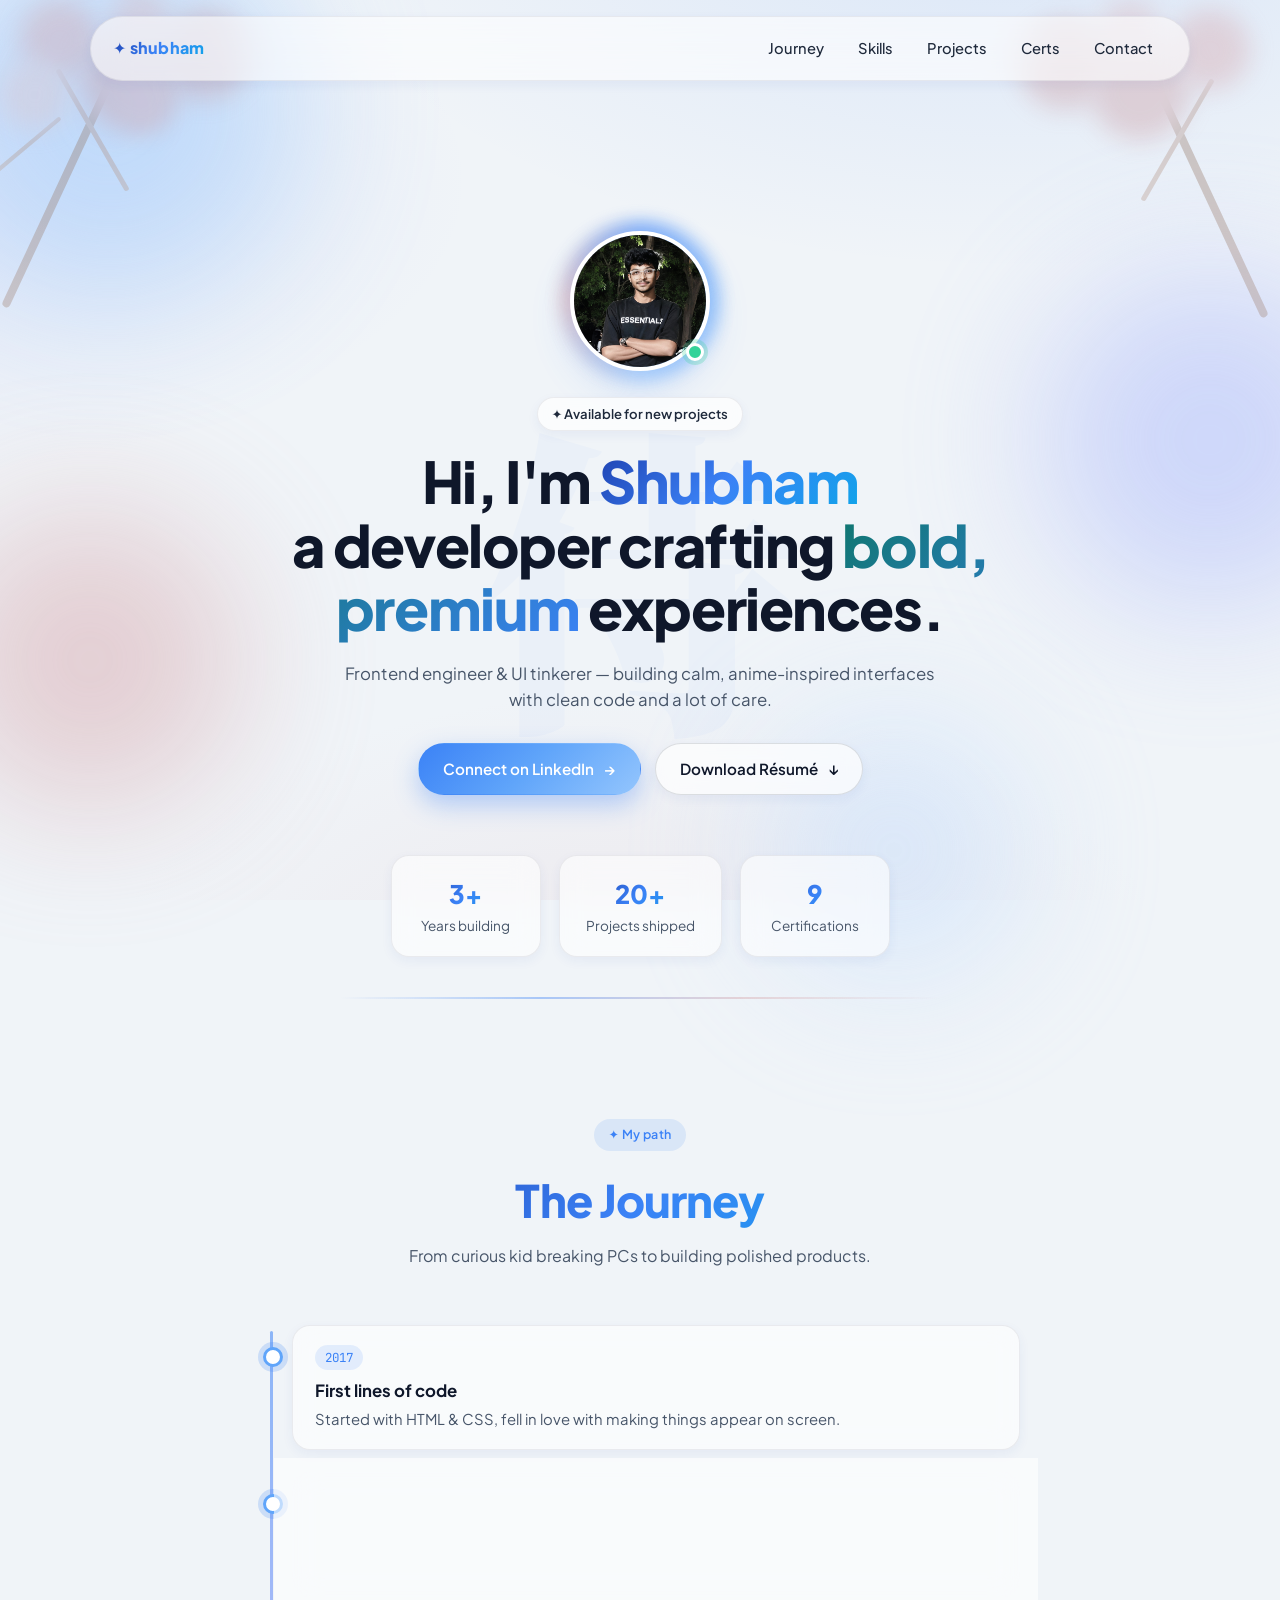
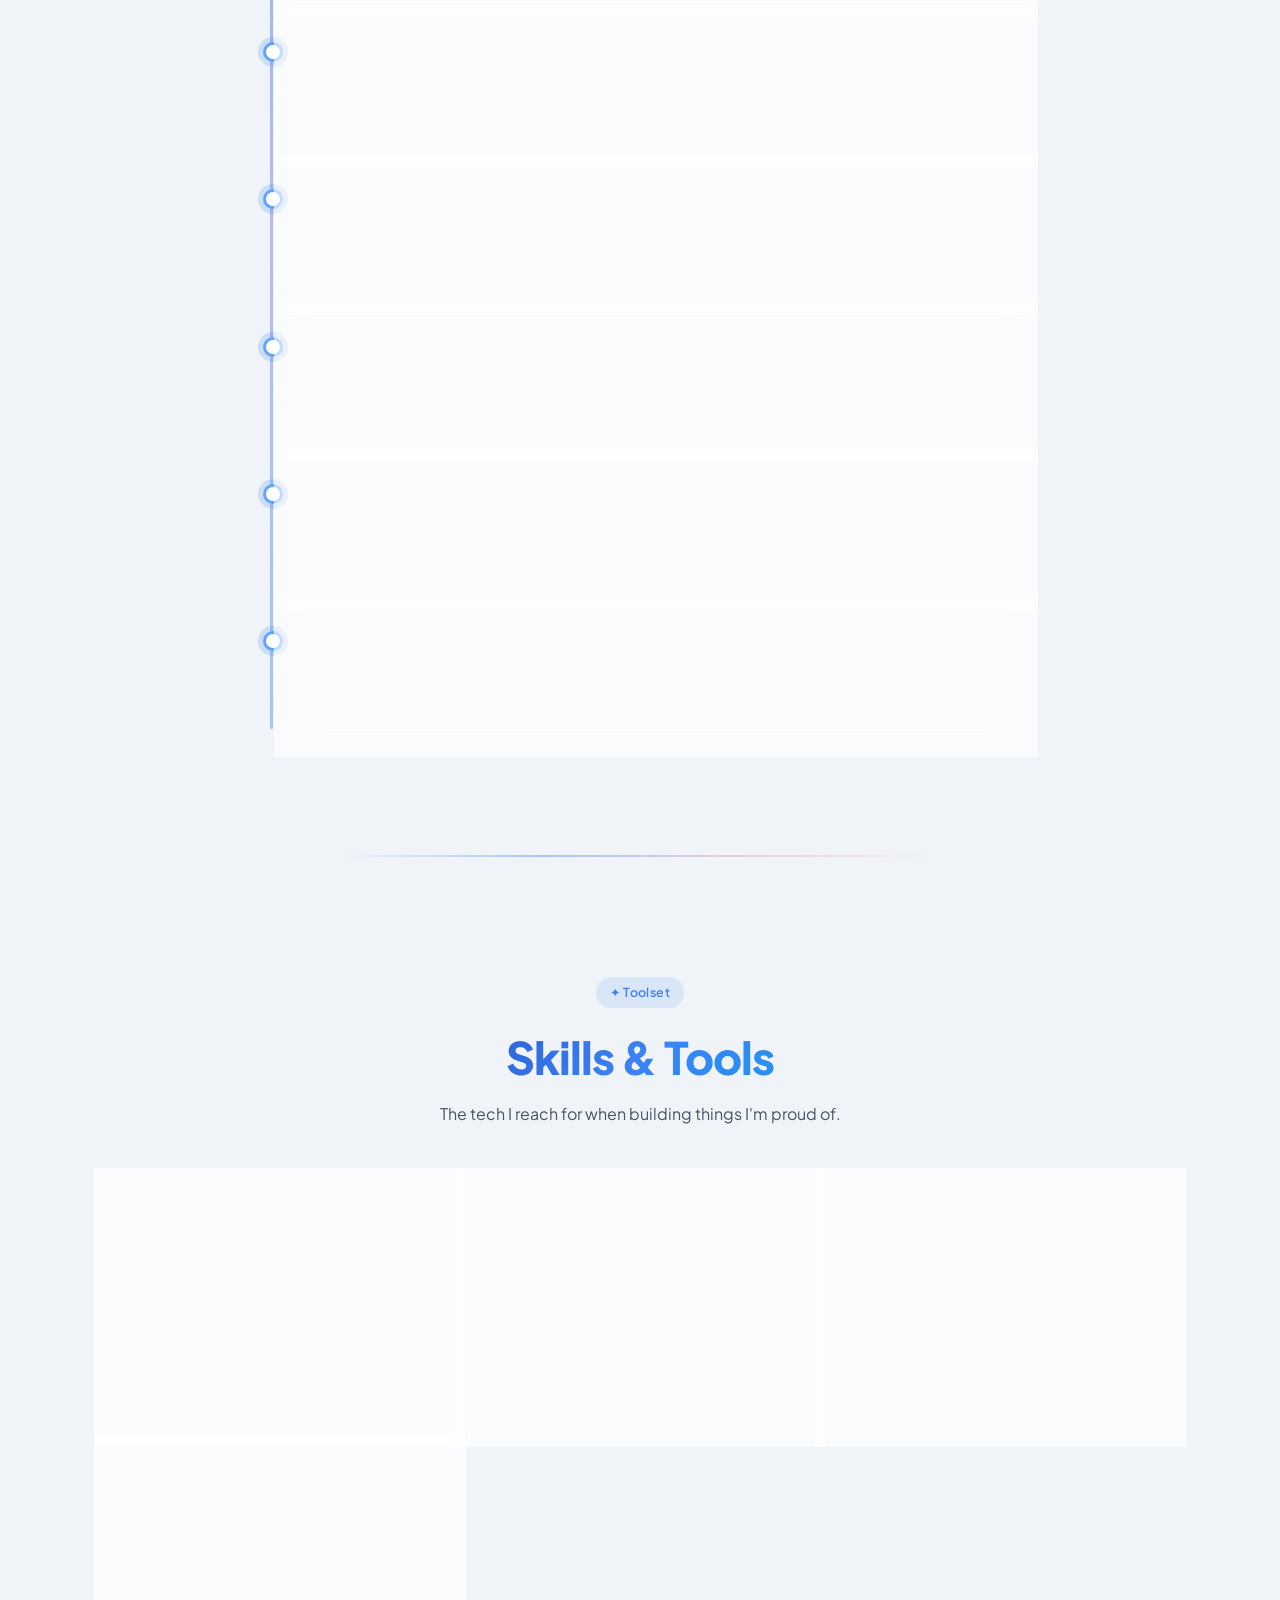
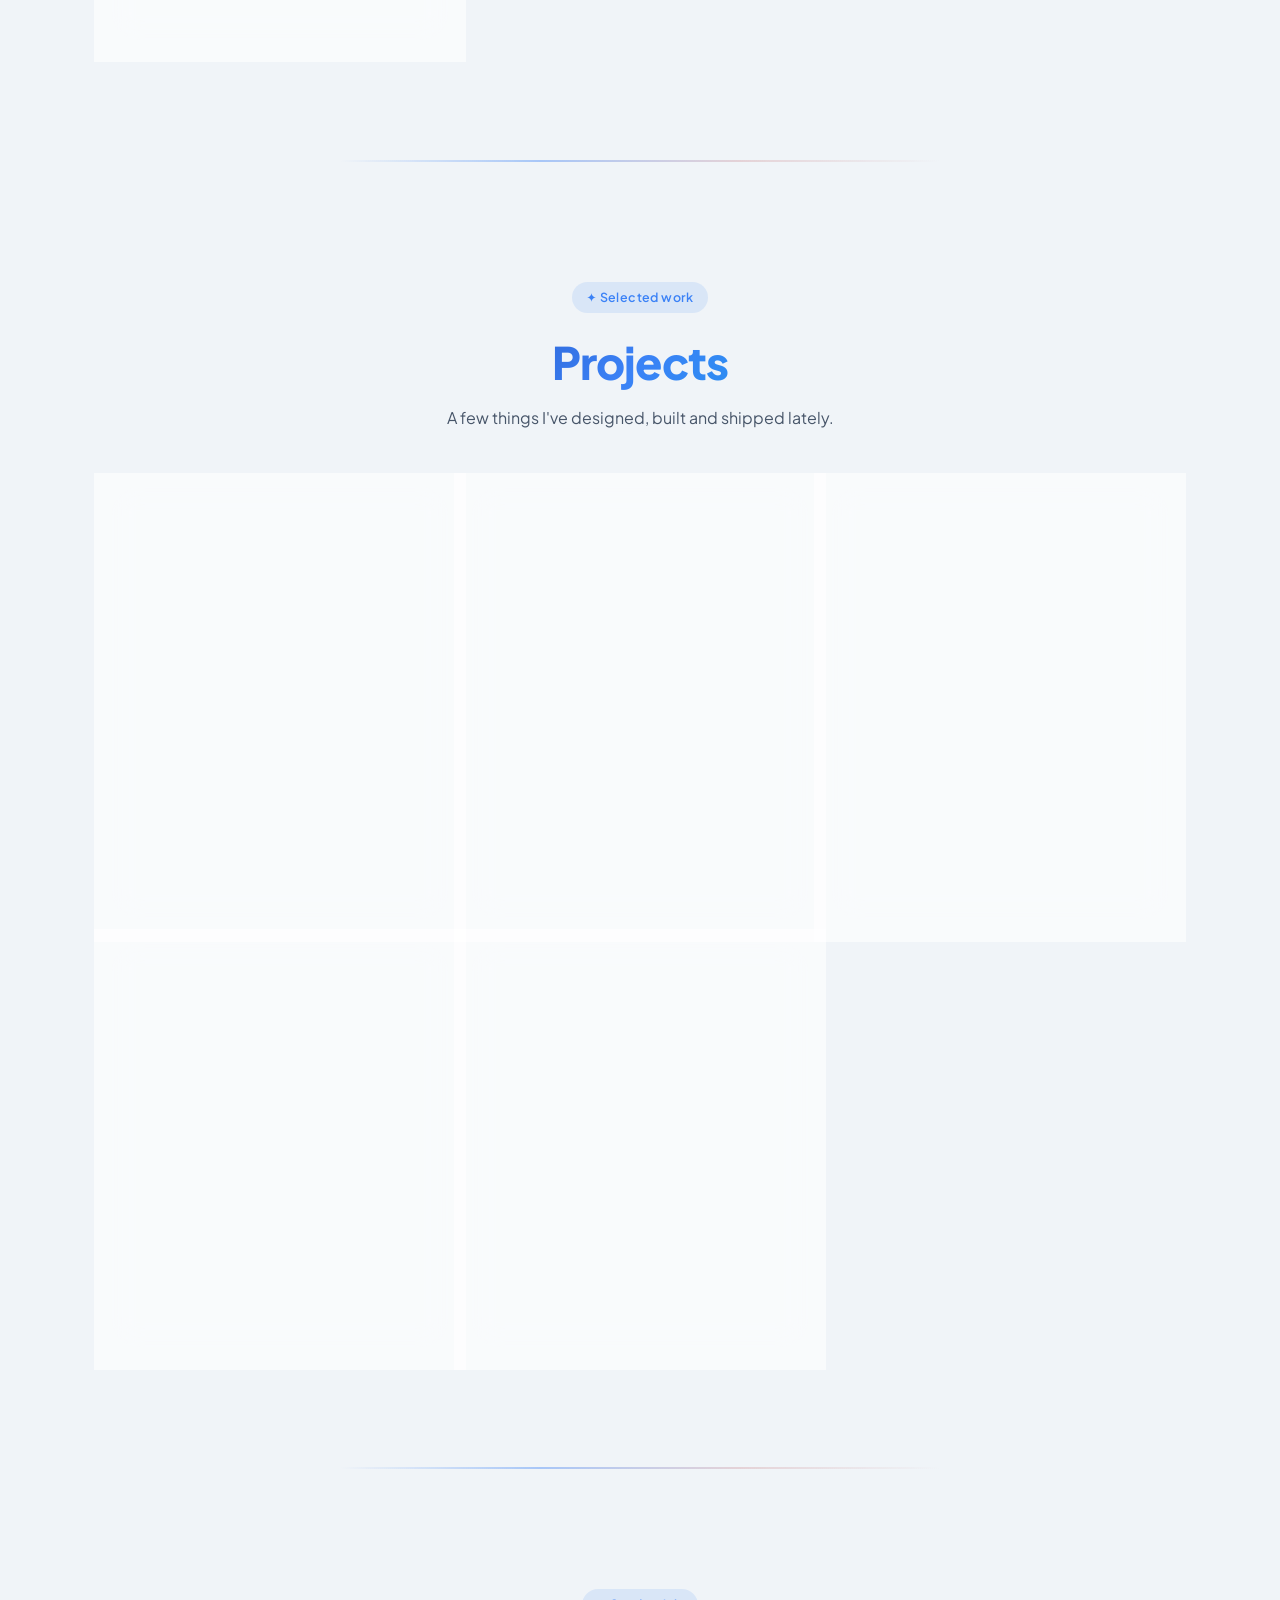
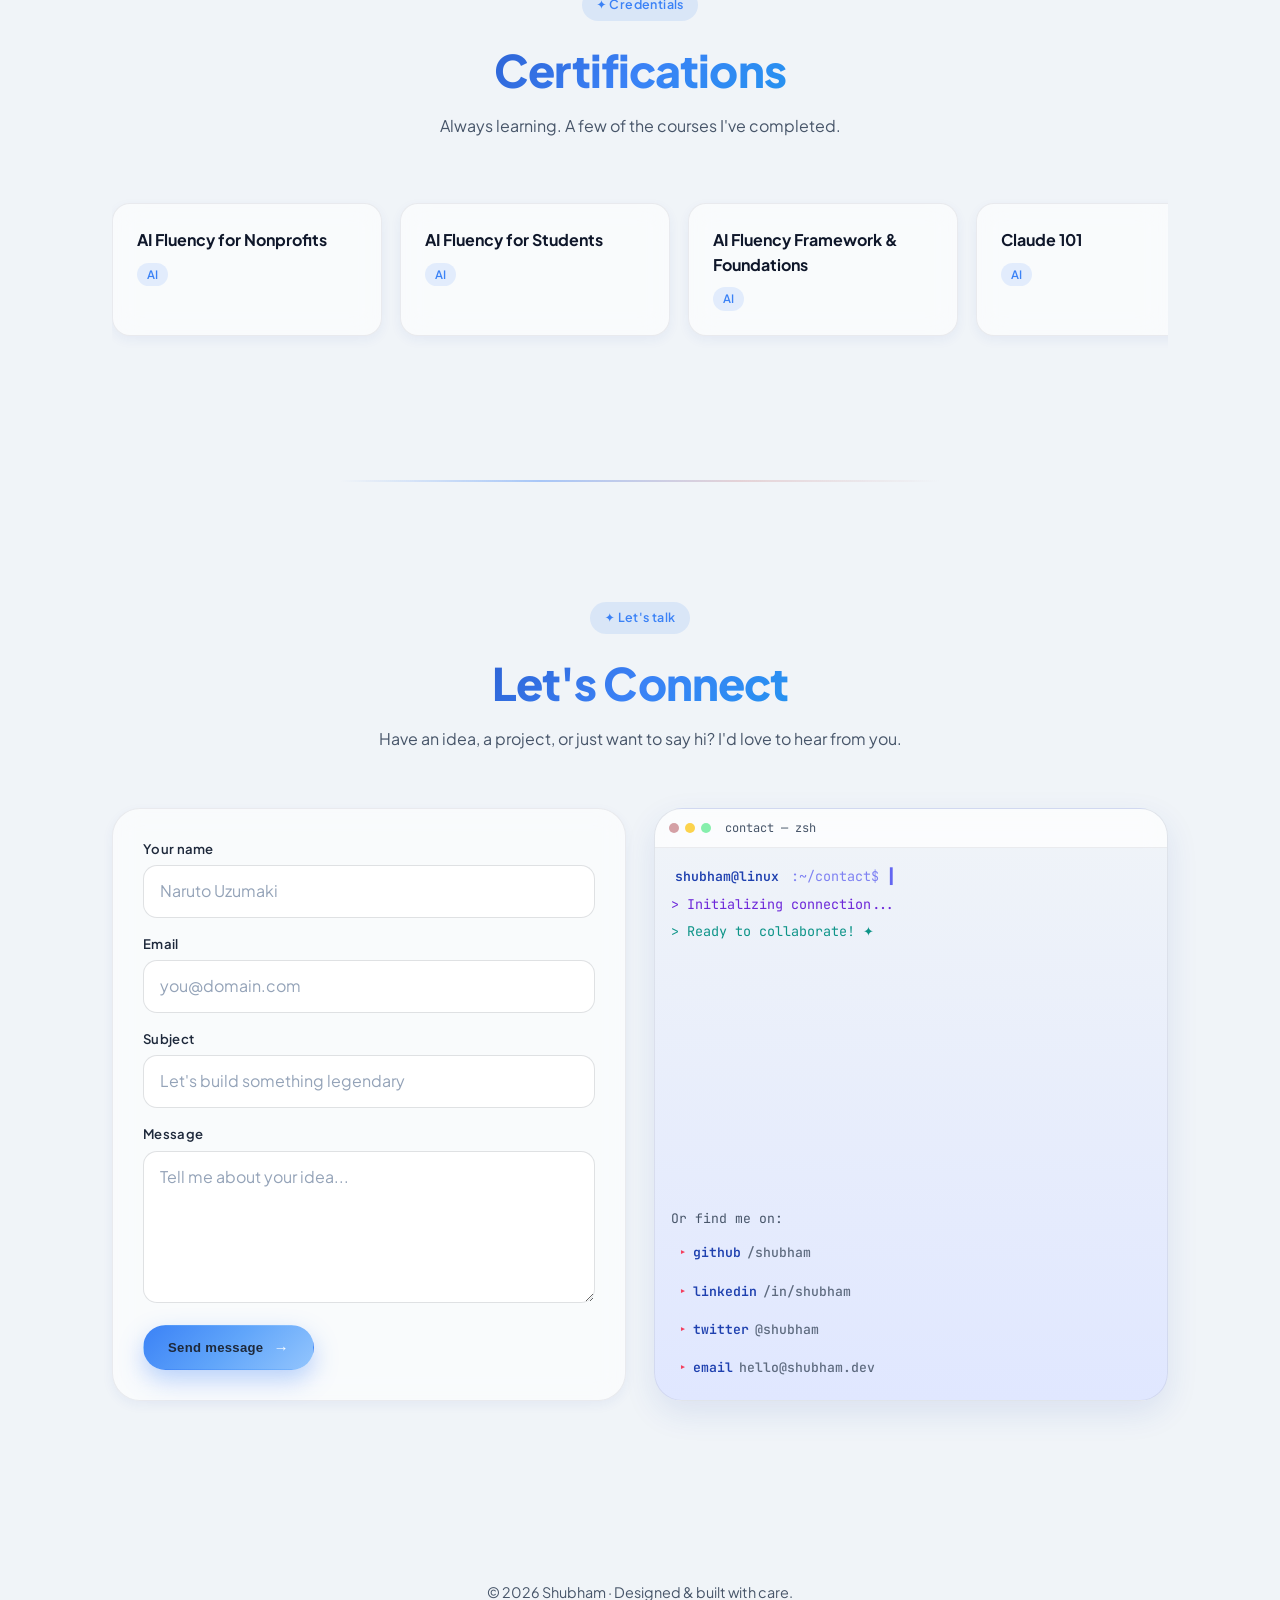
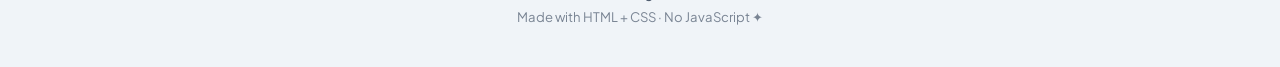
==== index.html @ 890a9204 "portfolio Co-authored-by: Copilot <copilot@github.com>" ====
<!DOCTYPE html>
<html lang="en">
<head>
  <meta charset="UTF-8" />
  <meta name="viewport" content="width=device-width, initial-scale=1.0" />
  <title>Shubham — Developer Portfolio</title>
  <meta name="description" content="Premium personal portfolio of Shubham — developer, creator, and lifelong learner." />
  <link rel="stylesheet" href="style.css" />
</head>
<body>
  <audio id="bgMusicMain" loop>
    <source src="Sparkle.mp3" type="audio/mpeg">
  </audio>
  <!-- Sakura Petals -->
  <div class="sakura-petal"></div>
  <div class="sakura-petal"></div>
  <div class="sakura-petal"></div>
  <div class="sakura-petal"></div>
  <div class="sakura-petal"></div>
  <div class="sakura-petal"></div>
  <div class="sakura-petal"></div>
  <div class="sakura-petal"></div>
  <div class="sakura-petal"></div>
  <div class="sakura-petal"></div>
  <div class="sakura-petal"></div>
  <div class="sakura-petal"></div>
  <div class="sakura-petal"></div>
  <div class="sakura-petal"></div>
  <div class="sakura-petal"></div>

  <!-- Sakura Tree Branches -->
  <div class="sakura-tree-left">
    <div class="sakura-branch sakura-branch-main"></div>
    <div class="sakura-branch sakura-branch-sub"></div>
    <div class="sakura-branch sakura-branch-sub2"></div>
    <div class="sakura-bloom bloom-1"></div>
    <div class="sakura-bloom bloom-2"></div>
    <div class="sakura-bloom bloom-3"></div>
    <div class="sakura-bloom bloom-4"></div>
    <div class="sakura-bloom bloom-5"></div>
    <div class="sakura-bloom bloom-6"></div>
  </div>
  <div class="sakura-tree-right">
    <div class="sakura-branch sakura-branch-main"></div>
    <div class="sakura-branch sakura-branch-sub"></div>
    <div class="sakura-bloom bloom-1"></div>
    <div class="sakura-bloom bloom-2"></div>
    <div class="sakura-bloom bloom-3"></div>
    <div class="sakura-bloom bloom-5"></div>
  </div>

  <!-- Floating Blobs -->
  <div class="blob blob-1"></div>
  <div class="blob blob-2"></div>
  <div class="blob blob-3"></div>
  <div class="blob blob-4"></div>

  <!-- NAV -->
  <header class="port-nav">
    <a href="#" class="port-logo">✦ shubham</a>
    <nav class="port-nav-links">
      <a href="#journey">Journey</a>
      <a href="#skills">Skills</a>
      <a href="#projects">Projects</a>
      <a href="#certs">Certs</a>
      <a href="#contact">Contact</a>
    </nav>
  </header>

  <!-- HERO -->
  <section class="port-hero">
    <div class="hero-kanji">侍</div>
    <div class="hero-inner">
      <div class="avatar-wrap">
        <div class="avatar-ring"></div>
        <img src="profile.jpeg" alt="Shubham" class="avatar">
        <span class="avatar-dot"></span>
      </div>
      <p class="kicker">✦ Available for new projects</p>
      <h1 class="hero-title">
        Hi, I'm <span class="grad-text">Shubham</span><br />
        a developer crafting <span class="grad-text-2">bold, premium</span> experiences.
      </h1>
      <p class="hero-sub">Frontend engineer & UI tinkerer — building calm, anime-inspired interfaces with clean code and a lot of care.</p>
      <div class="hero-cta">
        <a class="port-btn port-btn-primary" href="https://linkedin.com" target="_blank" rel="noopener noreferrer">
          <span>Connect on LinkedIn</span>
          <i class="arrow">→</i>
        </a>
        <a class="port-btn port-btn-ghost" href="resume.pdf" download>
          <span>Download Résumé</span>
          <i class="arrow">↓</i>
        </a>
      </div>
      <div class="hero-stats">
        <div><strong>3+</strong><span>Years building</span></div>
        <div><strong>20+</strong><span>Projects shipped</span></div>
        <div><strong>9</strong><span>Certifications</span></div>
      </div>
    </div>
  </section>

  <div class="glow-divider"></div>

  <!-- JOURNEY -->
  <section id="journey" class="port-section">
    <div class="section-head">
      <span class="port-tag">✦ My path</span>
      <h2>The Journey</h2>
      <p>From curious kid breaking PCs to building polished products.</p>
    </div>
    <ol class="timeline">
      <li><div class="t-card"><span class="t-year">2017</span><h3>First lines of code</h3><p>Started with HTML &amp; CSS, fell in love with making things appear on screen.</p></div></li>
      <li><div class="t-card"><span class="t-year">2018</span><h3>Discovered JavaScript</h3><p>Built tiny games and calculators — broke things, fixed them, learned more.</p></div></li>
      <li><div class="t-card"><span class="t-year">2019</span><h3>Linux &amp; the terminal</h3><p>Switched to Ubuntu, learned the shell, fell deeper into open source.</p></div></li>
      <li><div class="t-card"><span class="t-year">2021</span><h3>React &amp; modern web</h3><p>Components, hooks, design systems — started shipping real products.</p></div></li>
      <li><div class="t-card"><span class="t-year">2022</span><h3>First freelance gig</h3><p>Designed and built a SaaS landing page that converted 4× the previous one.</p></div></li>
      <li><div class="t-card"><span class="t-year">2023</span><h3>Backend &amp; cloud</h3><p>Node, Postgres, Docker — learning to ship full-stack apps, end to end.</p></div></li>
      <li><div class="t-card"><span class="t-year">2025</span><h3>Now — building the future</h3><p>Crafting bold, premium UIs and exploring AI-driven interfaces.</p></div></li>
    </ol>
  </section>

  <div class="glow-divider"></div>

  <!-- SKILLS -->
  <section id="skills" class="port-section">
    <div class="section-head">
      <span class="port-tag">✦ Toolset</span>
      <h2>Skills & Tools</h2>
      <p>The tech I reach for when building things I'm proud of.</p>
    </div>
    <div class="skills-grid">
      <div class="skill-block">
        <h4>Languages</h4>
        <div class="pills">
          <span class="pill">JavaScript</span>
          <span class="pill">TypeScript</span>
          <span class="pill">Python</span>
          <span class="pill">Java</span>
          <span class="pill">C++</span>
          <span class="pill">SQL</span>
          <span class="pill">Bash</span>
        </div>
      </div>
      <div class="skill-block">
        <h4>Frontend</h4>
        <div class="pills">
          <span class="pill">HTML5</span>
          <span class="pill">CSS3</span>
          <span class="pill">React</span>
          <span class="pill">Next.js</span>
          <span class="pill">Figma</span>
        </div>
      </div>
      <div class="skill-block">
        <h4>Backend & Cloud</h4>
        <div class="pills">
          <span class="pill">Node.js</span>
          <span class="pill">Postgres</span>
          <span class="pill">Firebase</span>
          <span class="pill">Docker</span>
          <span class="pill">AWS</span>
        </div>
      </div>
      <div class="skill-block">
        <h4>Dev Tools</h4>
        <div class="pills">
          <span class="pill">Git</span>
          <span class="pill">VS Code</span>
          <span class="pill">Linux</span>
          <span class="pill">Windows</span>
          <span class="pill">macOS</span>
        </div>
      </div>
    </div>
  </section>

  <div class="glow-divider"></div>

  <!-- PROJECTS -->
  <section id="projects" class="port-section">
    <div class="section-head">
      <span class="port-tag">✦ Selected work</span>
      <h2>Projects</h2>
      <p>A few things I've designed, built and shipped lately.</p>
    </div>
    <div class="projects-grid">
      <article class="project">
        <div class="project-cover cover-1"></div>
        <div class="project-body">
          <h3>Password Breach Checker</h3>
          <p>Secure password breach checker using k-anonymity API, ensuring privacy-first security.</p>
          <div class="proj-tags"><span>Python</span><span>Security</span><span>API</span></div>
          <a class="proj-link" href="https://github.com/Shubham56277/pass-breach-checker" target="_blank" rel="noopener noreferrer">View Project <span class="arrow-icon">→</span></a>
        </div>
      </article>
      <article class="project">
        <div class="project-cover cover-2"></div>
        <div class="project-body">
          <h3>Master AI Development with Python</h3>
          <p>Collection of AI + Python projects exploring ChatGPT integration and practical implementations.</p>
          <div class="proj-tags"><span>Python</span><span>AI</span><span>ChatGPT</span></div>
          <a class="proj-link" href="https://github.com/Shubham56277/-Master-AI-Development-with-Python-ChatGPT-Practical-Projects" target="_blank" rel="noopener noreferrer">View Project <span class="arrow-icon">→</span></a>
        </div>
      </article>
      <article class="project">
        <div class="project-cover cover-3"></div>
        <div class="project-body">
          <h3>QR Code Generator</h3>
          <p>Python-based QR generator supporting text, URL, WiFi, and contact data.</p>
          <div class="proj-tags"><span>Python</span><span>CLI</span><span>Utility</span></div>
          <a class="proj-link" href="https://github.com/Shubham56277/QR-CODE-GENERATOR" target="_blank" rel="noopener noreferrer">View Project <span class="arrow-icon">→</span></a>
        </div>
      </article>
      <article class="project">
        <div class="project-cover cover-4"></div>
        <div class="project-body">
          <h3>Python Games</h3>
          <p>Beginner-friendly Python games focused on logic building and problem-solving.</p>
          <div class="proj-tags"><span>Python</span><span>Games</span><span>Logic</span></div>
          <a class="proj-link" href="https://github.com/Shubham56277/Python-Games" target="_blank" rel="noopener noreferrer">View Project <span class="arrow-icon">→</span></a>
        </div>
      </article>
      <article class="project">
        <div class="project-cover cover-5"></div>
        <div class="project-body">
          <h3>Linux ATM Team Project</h3>
          <p>ATM simulation system using Bash scripting and Linux file handling.</p>
          <div class="proj-tags"><span>Bash</span><span>Linux</span><span>DevOps</span></div>
          <a class="proj-link" href="https://github.com/Shubham56277/linux-atm-team-project" target="_blank" rel="noopener noreferrer">View Project <span class="arrow-icon">→</span></a>
        </div>
      </article>
    </div>
  </section>

  <div class="glow-divider"></div>

  <!-- CERTIFICATIONS -->
  <section id="certs" class="port-section">
    <div class="section-head">
      <span class="port-tag">✦ Credentials</span>
      <h2>Certifications</h2>
      <p>Always learning. A few of the courses I've completed.</p>
    </div>
    <div class="certs-scroll">
      <div class="cert"><h4>AI Fluency for Nonprofits</h4><span class="cert-tag">AI</span></div>
      <div class="cert"><h4>AI Fluency for Students</h4><span class="cert-tag">AI</span></div>
      <div class="cert"><h4>AI Fluency Framework & Foundations</h4><span class="cert-tag">AI</span></div>
      <div class="cert"><h4>Claude 101</h4><span class="cert-tag">AI</span></div>
      <div class="cert"><h4>Python Essentials 1</h4><span class="cert-tag">Python</span></div>
      <div class="cert"><h4>Python Essentials 2</h4><span class="cert-tag">Python</span></div>
      <div class="cert"><h4>Infosys Tableau</h4><span class="cert-tag">Data</span></div>
      <div class="cert"><h4>NASSCOM Digital 101 – 30 Hours</h4><span class="cert-tag">Digital</span></div>
      <div class="cert"><h4>Master AI Development with Python & ChatGPT</h4><span class="cert-tag">AI / Python</span></div>
    </div>
  </section>

  <div class="glow-divider"></div>

  <!-- CONTACT -->
  <section id="contact" class="port-section contact">
    <div class="section-head">
      <span class="port-tag">✦ Let's talk</span>
      <h2>Let's Connect</h2>
      <p>Have an idea, a project, or just want to say hi? I'd love to hear from you.</p>
    </div>
    <div class="contact-grid">
      <form class="contact-form" onsubmit="event.preventDefault()">
        <label><span>Your name</span><input type="text" placeholder="Naruto Uzumaki" /></label>
        <label><span>Email</span><input type="email" placeholder="you@domain.com" /></label>
        <label><span>Subject</span><input type="text" placeholder="Let's build something legendary" /></label>
        <label><span>Message</span><textarea rows="5" placeholder="Tell me about your idea..."></textarea></label>
        <button class="port-btn port-btn-primary form-submit" type="submit"><span>Send message</span><i class="arrow">→</i></button>
      </form>

      <div class="terminal">
        <div class="term-bar">
          <span class="dot red"></span>
          <span class="dot yellow"></span>
          <span class="dot green"></span>
          <span class="term-title">contact — zsh</span>
        </div>
        <div class="term-body">
          <div class="term-session">
            <p class="line">
              <a href="mailto:hello@shubham.dev" class="prompt-link" title="Send a mail">shubham@linux</a>
              <span class="path">:~/contact$</span>
              <span class="cursor-blink">▍</span>
            </p>
            <p class="line out">&gt; Initializing connection...</p>
            <p class="line out ok">&gt; Ready to collaborate! ✦</p>
          </div>
          <div class="term-footer">
            <p class="line label-text">Or find me on:</p>
            <a class="term-link" href="https://github.com" target="_blank" rel="noopener noreferrer">
              <span class="arr">▸</span><span class="lk-name">github</span><span class="lk-val">/shubham</span>
            </a>
            <a class="term-link" href="https://linkedin.com" target="_blank" rel="noopener noreferrer">
              <span class="arr">▸</span><span class="lk-name">linkedin</span><span class="lk-val">/in/shubham</span>
            </a>
            <a class="term-link" href="https://twitter.com" target="_blank" rel="noopener noreferrer">
              <span class="arr">▸</span><span class="lk-name">twitter</span><span class="lk-val">@shubham</span>
            </a>
            <a class="term-link" href="mailto:hello@shubham.dev">
              <span class="arr">▸</span><span class="lk-name">email</span><span class="lk-val">hello@shubham.dev</span>
            </a>
          </div>
        </div>
      </div>
    </div>
  </section>

  <!-- FOOTER -->
  <footer class="port-footer">
    <p>© 2026 Shubham · Designed & built with care.</p>
    <p class="muted-text">Made with HTML + CSS · No JavaScript ✦</p>
  </footer>
  <script>
window.addEventListener('load', () => {
  const entered = localStorage.getItem('enteredSite');
  const music = document.getElementById('bgMusicMain');

  if (entered === 'true') {
    // Start music ONLY after landing transition
    music.volume = 0;

    music.play().then(() => {
      let vol = 0;

      const fade = setInterval(() => {
        if (vol < 1) {
          vol += 0.05;
          music.volume = vol;
        } else {
          clearInterval(fade);
        }
      }, 100);
    }).catch(() => {});
  }
});
</script>
</body>
</html>
---- style.css ----
@import url('https://fonts.googleapis.com/css2?family=Plus+Jakarta+Sans:wght@400;500;600;700;800&family=JetBrains+Mono:wght@400;500;600&family=Noto+Serif+JP:wght@700;900&display=swap');

:root {
  --bg: #f0f4f8;
  --bg-2: #e8edf2;
  --surface: rgba(255,255,255,0.6);
  --surface-solid: #ffffff;
  --border-clr: rgba(15,23,42,0.07);
  --border-strong: rgba(15,23,42,0.13);
  --ink: #0f172a;
  --ink-soft: #1e293b;
  --muted-clr: #475569;
  --primary-clr: #3b82f6;
  --primary-soft: #60a5fa;
  --accent-clr: #f43f5e;
  --sakura-soft: #e8b4b8;
  --sakura-muted: #d4a0a5;
  --cyan: #22d3ee;
  --grad-text: linear-gradient(135deg,#1e40af 0%, #3b82f6 50%, #0ea5e9 100%);
  --grad-text-2: linear-gradient(135deg,#0f766e 0%, #3b82f6 100%);
  --grad-btn: linear-gradient(135deg,#3b82f6 0%, #60a5fa 50%, #93c5fd 100%);
  --grad-line: linear-gradient(180deg,#3b82f6, #818cf8, #60a5fa);
  --sh-sm: 0 4px 12px rgba(30,64,175,0.06);
  --sh-md: 0 12px 32px rgba(30,64,175,0.10);
  --sh-lg: 0 24px 60px rgba(30,64,175,0.14);
  --radius-port: 18px;
  --radius-sm-port: 12px;
  --radius-lg-port: 28px;
  --font: 'Plus Jakarta Sans', system-ui, -apple-system, sans-serif;
  --mono: 'JetBrains Mono', ui-monospace, monospace;
}

* { box-sizing: border-box; margin: 0; padding: 0; }
html { scroll-behavior: smooth; }

body {
  font-family: var(--font);
  color: var(--ink);
  background: var(--bg);
  background-image:
    radial-gradient(1200px 600px at 80% -10%, rgba(59,130,246,0.12), transparent 60%),
    radial-gradient(1000px 500px at -10% 20%, rgba(129,140,248,0.12), transparent 60%),
    radial-gradient(900px 500px at 50% 110%, rgba(216,168,173,0.15), transparent 60%);
  background-attachment: fixed;
  line-height: 1.55;
  -webkit-font-smoothing: antialiased;
  overflow-x: hidden;
}

a { color: inherit; text-decoration: none; }
img { max-width: 100%; display: block; }

/* ===== ENTRANCE ANIMATION ===== */
@keyframes page-enter {
  from { opacity: 0; filter: blur(8px); }
  to { opacity: 1; filter: blur(0); }
}
body { animation: page-enter 1.2s ease-out; }

/* ===== SAKURA PETALS ===== */
@keyframes sakura-fall {
  0% { transform: translateY(-10vh) translateX(0) rotate(0deg); opacity: 1; }
  25% { transform: translateY(25vh) translateX(30px) rotate(90deg); opacity: 0.9; }
  50% { transform: translateY(50vh) translateX(-20px) rotate(180deg); opacity: 0.8; }
  75% { transform: translateY(75vh) translateX(40px) rotate(270deg); opacity: 0.5; }
  100% { transform: translateY(105vh) translateX(-10px) rotate(360deg); opacity: 0; }
}
.sakura-petal {
  position: fixed; width: 12px; height: 12px;
  background: radial-gradient(circle at 30% 30%, #d4a0a5, #c9969b 40%, #dbb0b5 80%);
  border-radius: 150% 0 150% 0;
  opacity: 0; z-index: 0; pointer-events: none;
  animation: sakura-fall linear infinite; filter: blur(0.3px);
}
.sakura-petal:nth-child(1) { left: 5%; width: 10px; height: 10px; animation-duration: 11s; animation-delay: 0s; }
.sakura-petal:nth-child(2) { left: 15%; width: 14px; height: 14px; animation-duration: 14s; animation-delay: 2s; }
.sakura-petal:nth-child(3) { left: 25%; width: 8px; height: 8px; animation-duration: 10s; animation-delay: 4s; }
.sakura-petal:nth-child(4) { left: 35%; width: 12px; height: 12px; animation-duration: 13s; animation-delay: 1s; }
.sakura-petal:nth-child(5) { left: 45%; width: 10px; height: 10px; animation-duration: 15s; animation-delay: 3s; }
.sakura-petal:nth-child(6) { left: 55%; width: 16px; height: 16px; animation-duration: 12s; animation-delay: 5s; }
.sakura-petal:nth-child(7) { left: 65%; width: 9px; height: 9px; animation-duration: 11s; animation-delay: 0.5s; }
.sakura-petal:nth-child(8) { left: 75%; width: 13px; height: 13px; animation-duration: 16s; animation-delay: 2.5s; }
.sakura-petal:nth-child(9) { left: 85%; width: 11px; height: 11px; animation-duration: 10s; animation-delay: 4.5s; }
.sakura-petal:nth-child(10) { left: 92%; width: 15px; height: 15px; animation-duration: 14s; animation-delay: 1.5s; }
.sakura-petal:nth-child(11) { left: 10%; width: 7px; height: 7px; animation-duration: 17s; animation-delay: 6s; }
.sakura-petal:nth-child(12) { left: 50%; width: 10px; height: 10px; animation-duration: 13s; animation-delay: 7s; }
.sakura-petal:nth-child(13) { left: 70%; width: 14px; height: 14px; animation-duration: 11s; animation-delay: 3.5s; }
.sakura-petal:nth-child(14) { left: 30%; width: 9px; height: 9px; animation-duration: 15s; animation-delay: 8s; }
.sakura-petal:nth-child(15) { left: 80%; width: 11px; height: 11px; animation-duration: 12s; animation-delay: 5.5s; }

/* ===== SAKURA TREE BRANCHES ===== */
.sakura-tree-left, .sakura-tree-right { position: fixed; z-index: 0; pointer-events: none; opacity: 0.35; }
.sakura-tree-left { top: -20px; left: -40px; width: 320px; height: 400px; }
.sakura-tree-right { top: -10px; right: -30px; width: 280px; height: 360px; transform: scaleX(-1); }
.sakura-branch { position: absolute; border-radius: 40%; }
.sakura-branch-main { width: 8px; height: 280px; background: linear-gradient(180deg, #8b6f5c, #a08070); transform: rotate(25deg); top: 60px; left: 100px; border-radius: 4px; }
.sakura-branch-sub { width: 5px; height: 140px; background: linear-gradient(180deg, #a08070, #b89888); transform: rotate(-30deg); top: 80px; left: 130px; border-radius: 3px; }
.sakura-branch-sub2 { width: 4px; height: 100px; background: linear-gradient(180deg, #a08070, #c0a898); transform: rotate(50deg); top: 120px; left: 60px; border-radius: 3px; }
.sakura-bloom { position: absolute; border-radius: 50%; filter: blur(12px); animation: bloom-pulse 4s ease-in-out infinite; }
@keyframes bloom-pulse { 0%, 100% { opacity: 0.5; transform: scale(1); } 50% { opacity: 0.75; transform: scale(1.08); } }
.bloom-1 { width: 80px; height: 80px; background: #d4a0a5; top: 20px; left: 60px; animation-delay: 0s; }
.bloom-2 { width: 100px; height: 100px; background: #c9969b; top: 50px; left: 120px; animation-delay: 1s; }
.bloom-3 { width: 60px; height: 60px; background: #dbb0b5; top: 10px; left: 150px; animation-delay: 2s; }
.bloom-4 { width: 70px; height: 70px; background: #e0c4c7; top: 80px; left: 40px; animation-delay: 0.5s; }
.bloom-5 { width: 90px; height: 90px; background: #c9969b; top: 30px; left: 200px; animation-delay: 1.5s; }
.bloom-6 { width: 50px; height: 50px; background: #d4a0a5; top: 100px; left: 160px; animation-delay: 3s; }

/* ===== FLOATING BLOBS ===== */
.blob { position: fixed; border-radius: 50%; filter: blur(70px); opacity: .45; z-index: -1; animation: floaty 12s ease-in-out infinite; }
.blob-1 { width: 380px; height: 380px; background: #93c5fd; top: -80px; left: -80px; }
.blob-2 { width: 340px; height: 340px; background: #a5b4fc; top: 30%; right: -100px; animation-delay: -3s; }
.blob-3 { width: 300px; height: 300px; background: #d4a0a5; bottom: 10%; left: -60px; animation-delay: -6s; }
.blob-4 { width: 260px; height: 260px; background: #bfdbfe; bottom: -80px; right: 20%; animation-delay: -9s; }
@keyframes floaty { 0%, 100% { transform: translateY(0) translateX(0); } 50% { transform: translateY(-30px) translateX(20px); } }

/* ===== ANIMATED GLOW LINES (section dividers) ===== */
.glow-divider {
  width: 100%; max-width: 600px; height: 2px; margin: 0 auto;
  background: linear-gradient(90deg, transparent, rgba(59,130,246,0.4), rgba(212,160,165,0.4), transparent);
  border-radius: 2px;
  animation: glow-shift 4s ease-in-out infinite;
}
@keyframes glow-shift {
  0%, 100% { opacity: 0.4; transform: scaleX(0.8); }
  50% { opacity: 1; transform: scaleX(1); }
}

/* ===== NAV ===== */
.port-nav {
  position: sticky; top: 16px; z-index: 50;
  margin: 16px auto 0; max-width: 1100px;
  display: flex; align-items: center; justify-content: space-between;
  padding: 12px 22px;
  background: rgba(255,255,255,0.6);
  backdrop-filter: blur(18px); -webkit-backdrop-filter: blur(18px);
  border: 1px solid var(--border-clr); border-radius: 999px;
  box-shadow: var(--sh-sm);
  animation: nav-slide 0.8s ease-out;
}
@keyframes nav-slide {
  from { transform: translateY(-30px); opacity: 0; }
  to { transform: translateY(0); opacity: 1; }
}
.port-logo { font-weight: 800; letter-spacing: .2px; background: var(--grad-text); -webkit-background-clip: text; background-clip: text; color: transparent; }
.port-nav-links { display: flex; gap: 6px; flex-wrap: wrap; }
.port-nav-links a {
  padding: 8px 14px; border-radius: 999px; color: var(--ink-soft);
  font-weight: 500; font-size: .92rem; transition: all .25s ease;
  position: relative;
}
.port-nav-links a::after {
  content: ''; position: absolute; bottom: 2px; left: 50%; width: 0; height: 2px;
  background: var(--primary-clr); border-radius: 2px;
  transition: all .3s ease; transform: translateX(-50%);
}
.port-nav-links a:hover { background: rgba(59,130,246,0.12); color: var(--primary-clr); }
.port-nav-links a:hover::after { width: 60%; }

/* ===== SECTION LAYOUT ===== */
.port-section { max-width: 1100px; margin: 120px auto; padding: 0 22px; position: relative; }
.section-head { text-align: center; max-width: 680px; margin: 0 auto 56px; }
.port-tag {
  display: inline-block; padding: 6px 14px; border-radius: 999px;
  background: rgba(59,130,246,0.12); color: var(--primary-clr);
  font-size: .78rem; font-weight: 600; letter-spacing: .4px; margin-bottom: 14px;
}
.section-head h2 {
  font-size: clamp(2rem, 4vw, 2.8rem); font-weight: 800; letter-spacing: -.02em;
  background: var(--grad-text); -webkit-background-clip: text; background-clip: text; color: transparent;
}
.section-head p { margin-top: 10px; color: var(--muted-clr); }

/* ===== HERO ===== */
.port-hero { position: relative; margin-top: 60px; padding: 90px 22px 40px; }
.hero-inner { max-width: 900px; margin: 0 auto; text-align: center; }

/* Kanji watermark */
.hero-kanji {
  position: absolute; top: 50%; left: 50%; transform: translate(-50%, -50%);
  font-family: 'Noto Serif JP', serif; font-size: clamp(12rem, 25vw, 22rem);
  font-weight: 900; color: rgba(59,130,246,0.03); z-index: 0; pointer-events: none;
  user-select: none; animation: kanji-float 10s ease-in-out infinite;
}
@keyframes kanji-float {
  0%, 100% { transform: translate(-50%, -50%) scale(1); opacity: 0.03; }
  50% { transform: translate(-50%, -52%) scale(1.02); opacity: 0.05; }
}

.avatar-wrap { position: relative; width: 140px; height: 140px; margin: 0 auto 26px; animation: bob 6s ease-in-out infinite; z-index: 1; }
.avatar {
  width: 140px; height: 140px; border-radius: 50%; object-fit: cover;
  border: 4px solid #fff; box-shadow: 0 16px 40px rgba(59,130,246,0.2);
  position: relative; z-index: 2; background: #eef2ff;
}
.avatar-ring {
  position: absolute; inset: -10px; border-radius: 50%;
  background: conic-gradient(from 0deg,#3b82f6,#60a5fa,#93c5fd,#d4a0a5,#3b82f6);
  filter: blur(8px); opacity: .6; animation: spin 14s linear infinite;
}
.avatar-dot {
  position: absolute; right: 6px; bottom: 10px; width: 18px; height: 18px; border-radius: 50%;
  background: #34d399; border: 3px solid #fff; z-index: 3;
  box-shadow: 0 0 0 4px rgba(52,211,153,.25); animation: breathe 2.4s ease-in-out infinite;
}
@keyframes bob { 0%, 100% { transform: translateY(0); } 50% { transform: translateY(-10px); } }
@keyframes spin { to { transform: rotate(360deg); } }
@keyframes breathe { 0%, 100% { transform: scale(1); opacity: 1; } 50% { transform: scale(1.08); opacity: .85; } }

.kicker {
  display: inline-block; padding: 6px 14px; border-radius: 999px;
  background: rgba(255,255,255,.7); backdrop-filter: blur(10px);
  border: 1px solid var(--border-clr); color: var(--ink-soft);
  font-size: .82rem; font-weight: 600; margin-bottom: 18px; box-shadow: var(--sh-sm);
  position: relative; z-index: 1;
}
.hero-title { font-size: clamp(2.2rem, 5vw, 3.6rem); font-weight: 800; letter-spacing: -.025em; line-height: 1.1; color: var(--ink); position: relative; z-index: 1; }
.grad-text { background: var(--grad-text); -webkit-background-clip: text; background-clip: text; color: transparent; }
.grad-text-2 { background: var(--grad-text-2); -webkit-background-clip: text; background-clip: text; color: transparent; }
.hero-sub { margin: 22px auto 0; max-width: 620px; color: var(--muted-clr); font-size: 1.05rem; position: relative; z-index: 1; }
.hero-cta { display: flex; gap: 14px; justify-content: center; flex-wrap: wrap; margin-top: 30px; position: relative; z-index: 1; }

.port-btn {
  display: inline-flex; align-items: center; gap: 10px;
  padding: 13px 24px; border-radius: 999px; font-weight: 600; font-size: .95rem;
  transition: all .3s cubic-bezier(.2,.8,.2,1); border: 1px solid transparent;
  position: relative; overflow: hidden;
}
.port-btn::before {
  content: ''; position: absolute; inset: 0;
  background: linear-gradient(135deg, rgba(255,255,255,0.2), transparent);
  opacity: 0; transition: opacity .3s ease;
}
.port-btn:hover::before { opacity: 1; }
.port-btn .arrow { font-style: normal; transition: transform .3s ease; }
.port-btn:hover .arrow { transform: translateX(4px); }
.port-btn-primary { color: #fff; background: var(--grad-btn); box-shadow: 0 10px 24px rgba(59,130,246,.35); }
.port-btn-primary:hover { transform: translateY(-3px) scale(1.02); box-shadow: 0 16px 36px rgba(59,130,246,.45); }
.port-btn-ghost { color: var(--ink); background: rgba(255,255,255,.7); border: 1px solid var(--border-strong); backdrop-filter: blur(10px); box-shadow: var(--sh-sm); }
.port-btn-ghost:hover { transform: translateY(-3px) scale(1.02); box-shadow: var(--sh-md); background: #fff; }

.hero-stats { margin-top: 60px; display: flex; justify-content: center; gap: 18px; flex-wrap: wrap; position: relative; z-index: 1; }
.hero-stats > div {
  background: var(--surface); backdrop-filter: blur(14px);
  border: 1px solid var(--border-clr); border-radius: var(--radius-port);
  padding: 18px 26px; min-width: 150px; text-align: center; box-shadow: var(--sh-sm);
  transition: all .3s ease;
}
.hero-stats > div:hover { transform: translateY(-4px); box-shadow: var(--sh-md); border-color: rgba(59,130,246,0.2); }
.hero-stats strong { display: block; font-size: 1.6rem; background: var(--grad-text); -webkit-background-clip: text; background-clip: text; color: transparent; font-weight: 800; }
.hero-stats span { color: var(--muted-clr); font-size: .85rem; }

/* ===== TIMELINE ===== */
.timeline { list-style: none; position: relative; max-width: 760px; margin: 0 auto; padding-left: 32px; }
.timeline::before { content: ""; position: absolute; left: 10px; top: 6px; bottom: 6px; width: 3px; background: var(--grad-line); border-radius: 3px; opacity: .55; }
.timeline li { position: relative; margin-bottom: 22px; }
.timeline li::before {
  content: ""; position: absolute; left: -29px; top: 22px; width: 14px; height: 14px; border-radius: 50%;
  background: #fff; border: 3px solid var(--primary-soft); box-shadow: 0 0 0 5px rgba(59,130,246,.2);
  transition: all .3s ease;
}
.timeline li:hover::before { box-shadow: 0 0 0 8px rgba(59,130,246,.15), 0 0 20px rgba(59,130,246,0.3); transform: scale(1.3); }
.t-card {
  background: var(--surface); backdrop-filter: blur(14px);
  border: 1px solid var(--border-clr); border-radius: var(--radius-port);
  padding: 18px 22px; box-shadow: var(--sh-sm); transition: all .3s ease;
}
.t-card:hover { transform: translateY(-4px) translateX(4px); box-shadow: var(--sh-md); border-color: rgba(59,130,246,0.15); }
.t-year { display: inline-block; font-family: var(--mono); font-size: .78rem; color: var(--primary-clr); background: rgba(59,130,246,.12); padding: 3px 10px; border-radius: 999px; margin-bottom: 8px; }
.t-card h3 { font-size: 1.05rem; font-weight: 700; margin-bottom: 4px; }
.t-card p { color: var(--muted-clr); font-size: .93rem; }

/* ===== SKILLS ===== */
.skills-grid { display: grid; grid-template-columns: repeat(auto-fit, minmax(320px, 1fr)); gap: 24px; }
.skill-block {
  background: var(--surface); backdrop-filter: blur(14px);
  border: 1px solid var(--border-clr); border-radius: var(--radius-lg-port);
  padding: 28px; box-shadow: var(--sh-sm);
  transition: all .35s ease;
  position: relative; overflow: hidden;
}
.skill-block::before {
  content: ''; position: absolute; top: -50%; left: -50%; width: 200%; height: 200%;
  background: conic-gradient(from 0deg, transparent 0%, rgba(59,130,246,0.06) 25%, transparent 50%);
  animation: skill-rotate 8s linear infinite;
  opacity: 0; transition: opacity .4s ease;
}
.skill-block:hover::before { opacity: 1; }
@keyframes skill-rotate { to { transform: rotate(360deg); } }
.skill-block:hover { transform: translateY(-6px); box-shadow: var(--sh-md), 0 0 0 1px rgba(59,130,246,0.1); }
.skill-block h4 { font-size: .85rem; text-transform: uppercase; letter-spacing: 1.5px; color: var(--muted-clr); margin-bottom: 18px; font-weight: 700; position: relative; z-index: 1; }
.pills { display: flex; flex-wrap: wrap; gap: 10px; position: relative; z-index: 1; }
.pill {
  padding: 9px 16px; border-radius: 999px; font-weight: 600; font-size: .88rem;
  background: linear-gradient(135deg,#dbeafe,#e0e7ff);
  color: #1e40af; border: 1px solid rgba(59,130,246,.15); transition: all .3s ease;
}
.pill:hover { transform: translateY(-3px) scale(1.05); box-shadow: 0 8px 22px rgba(59,130,246,.18); background: linear-gradient(135deg,#bfdbfe,#c7d2fe); }

/* ===== PROJECTS ===== */
.projects-grid { display: grid; grid-template-columns: repeat(auto-fit,minmax(300px,1fr)); gap: 24px; }
.project {
  position: relative; background: var(--surface); backdrop-filter: blur(14px);
  border: 1px solid var(--border-clr); border-radius: var(--radius-lg-port);
  overflow: hidden; box-shadow: var(--sh-sm); transition: all .35s cubic-bezier(.2,.8,.2,1);
}
.project::before {
  content: ''; position: absolute; inset: -2px; border-radius: inherit; z-index: -1;
  background: conic-gradient(from 0deg, #3b82f6, #22d3ee, #d4a0a5, #3b82f6);
  opacity: 0; transition: opacity .4s ease;
}
.project:hover::before { opacity: 0.3; }
.project::after {
  content: ""; position: absolute; inset: 0; border-radius: inherit; pointer-events: none;
  background: linear-gradient(135deg,rgba(59,130,246,.12),rgba(212,160,165,.12));
  opacity: 0; transition: opacity .35s ease;
}
.project:hover { transform: translateY(-8px) scale(1.01); box-shadow: var(--sh-lg), 0 0 40px rgba(59,130,246,0.08); border-color: rgba(59,130,246,.35); }
.project:hover::after { opacity: 1; }
.project-cover { height: 160px; border-bottom: 1px solid var(--border-clr); position: relative; overflow: hidden; }
.project-cover::before { content: ""; position: absolute; inset: 0; background: linear-gradient(180deg, transparent 60%, rgba(255,255,255,0.4) 100%); z-index: 1; }
.cover-1 { background: linear-gradient(135deg,#bfdbfe,#c7d2fe); }
.cover-2 { background: linear-gradient(135deg,#a7f3d0,#bfdbfe); }
.cover-3 { background: linear-gradient(135deg,#fde68a,#bfdbfe); }
.cover-4 { background: linear-gradient(135deg,#c7d2fe,#bae6fd); }
.cover-5 { background: linear-gradient(135deg,#d4a0a5,#c7d2fe); }
.project-cover::after {
  content: "🌸"; position: absolute; top: 12px; right: 16px; font-size: 1.4rem;
  z-index: 2; opacity: 0.7; transition: all .3s ease;
}
.project:hover .project-cover::after { opacity: 1; transform: scale(1.3) rotate(20deg); }
.project-body { padding: 22px; position: relative; z-index: 1; }
.project-body h3 { font-size: 1.15rem; font-weight: 700; margin-bottom: 6px; }
.project-body p { color: var(--muted-clr); font-size: .93rem; margin-bottom: 14px; }
.proj-tags { display: flex; flex-wrap: wrap; gap: 6px; margin-bottom: 14px; }
.proj-tags span { font-size: .72rem; padding: 4px 10px; border-radius: 999px; background: rgba(59,130,246,.12); color: var(--primary-clr); font-weight: 600; }
.proj-link {
  display: inline-flex; align-items: center; gap: 6px;
  font-weight: 600; font-size: .9rem; color: var(--primary-clr);
  padding: 8px 18px; border-radius: 999px;
  background: linear-gradient(135deg, rgba(59,130,246,0.1), rgba(212,160,165,0.1));
  border: 1px solid rgba(59,130,246,0.2); transition: all .3s cubic-bezier(.2,.8,.2,1);
}
.proj-link:hover { background: linear-gradient(135deg, rgba(59,130,246,0.2), rgba(212,160,165,0.2)); transform: translateX(6px); color: var(--accent-clr); box-shadow: 0 4px 16px rgba(59,130,246,0.2); }
.proj-link .arrow-icon { display: inline-block; transition: transform .3s ease; }
.proj-link:hover .arrow-icon { transform: translateX(6px); }

/* ===== CERTS ===== */
.certs-scroll {
  display: flex; gap: 18px; overflow-x: auto; padding: 8px 4px 24px;
  scroll-snap-type: x mandatory; scrollbar-width: thin; scrollbar-color: #93c5fd transparent;
}
.certs-scroll::-webkit-scrollbar { height: 8px; }
.certs-scroll::-webkit-scrollbar-thumb { background: #93c5fd; border-radius: 8px; }
.cert {
  flex: 0 0 270px; scroll-snap-align: start;
  background: var(--surface); backdrop-filter: blur(14px);
  border: 1px solid var(--border-clr); border-radius: var(--radius-port);
  padding: 24px; box-shadow: var(--sh-sm); transition: all .3s cubic-bezier(.2,.8,.2,1);
  position: relative; overflow: hidden;
}
.cert::before {
  content: ""; position: absolute; inset: 0; opacity: 0;
  background: linear-gradient(135deg, rgba(59,130,246,0.08), rgba(212,160,165,0.08), rgba(167,243,208,0.06));
  transition: opacity .3s ease; border-radius: inherit;
}
.cert::after {
  content: '✦'; position: absolute; top: 12px; right: 14px;
  font-size: 1rem; opacity: 0; color: var(--primary-clr);
  transition: all .3s ease; transform: rotate(0deg);
}
.cert:hover { transform: translateY(-6px) scale(1.02); box-shadow: var(--sh-md), 0 0 0 4px rgba(59,130,246,0.1); border-color: rgba(59,130,246,.35); }
.cert:hover::before { opacity: 1; }
.cert:hover::after { opacity: 1; transform: rotate(180deg); }
.cert h4 { font-size: 1rem; font-weight: 700; margin-bottom: 8px; position: relative; z-index: 1; }
.cert .cert-tag { display: inline-block; font-size: .72rem; padding: 3px 10px; border-radius: 999px; background: rgba(59,130,246,.12); color: var(--primary-clr); font-weight: 600; position: relative; z-index: 1; }

/* ===== CONTACT ===== */
.contact-grid { display: grid; grid-template-columns: 1fr 1fr; gap: 28px; }
.contact-form {
  background: var(--surface); backdrop-filter: blur(14px);
  border: 1px solid var(--border-clr); border-radius: var(--radius-lg-port);
  padding: 30px; box-shadow: var(--sh-sm); display: flex; flex-direction: column; gap: 16px;
}
.contact-form label { display: flex; flex-direction: column; gap: 6px; }
.contact-form span { font-size: .82rem; font-weight: 600; color: var(--ink-soft); letter-spacing: .3px; }
.contact-form input, .contact-form textarea {
  font: inherit; color: var(--ink); background: #fff; border: 1px solid var(--border-strong);
  border-radius: 14px; padding: 13px 16px; outline: none; transition: all .25s ease; resize: vertical;
}
.contact-form input::placeholder, .contact-form textarea::placeholder { color: #94a3b8; }
.contact-form input:focus, .contact-form textarea:focus { border-color: var(--primary-soft); box-shadow: 0 0 0 5px rgba(59,130,246,.2); background: #fefefe; }
.form-submit { align-self: flex-start; margin-top: 6px; }

/* Terminal */
.terminal {
  background: linear-gradient(180deg,#f0f4f8 0%, #e0e7ff 100%);
  border: 1px solid var(--border-clr); border-radius: var(--radius-lg-port);
  box-shadow: var(--sh-md); overflow: hidden; display: flex; flex-direction: column; min-height: 380px;
  position: relative;
}
.terminal::before {
  content: ''; position: absolute; inset: -1px; border-radius: inherit;
  background: conic-gradient(from 45deg, rgba(59,130,246,0.15), rgba(212,160,165,0.15), rgba(34,211,238,0.1), rgba(59,130,246,0.15));
  z-index: -1; opacity: 0; transition: opacity .4s ease;
}
.terminal:hover::before { opacity: 1; }
.term-bar { display: flex; align-items: center; gap: 6px; padding: 10px 14px; background: rgba(255,255,255,.72); backdrop-filter: blur(10px); border-bottom: 1px solid var(--border-clr); }
.term-bar .dot { width: 10px; height: 10px; border-radius: 50%; display: inline-block; }
.dot.red { background: #d4a0a5; }
.dot.yellow { background: #fcd34d; }
.dot.green { background: #86efac; }
.term-title { margin-left: 8px; font-family: var(--mono); font-size: .75rem; color: var(--muted-clr); }
.term-body {
  display: flex;
  flex-direction: column;
  justify-content: space-between;
  gap: 10px;
  padding: 16px;
  font-family: var(--mono);
  font-size: .84rem;
  color: #3730a3;
  flex: 1;
}
.term-body .term-session { display: flex; flex-direction: column; gap: 3px; }
.term-body .line { margin: 2px 0; line-height: 1.5; }
.term-body .out { color: #6d28d9; }
.term-body .out.ok { color: #0d9488; }
.term-body .label-text { color: var(--muted-clr); margin-top: 6px; font-size: .82rem; }
.term-body .path { color: #6366f1; opacity: .8; }
.term-footer { display: flex; flex-direction: column; gap: 6px; }

.prompt-link { position: relative; color: #1e40af; font-weight: 600; padding: 2px 4px; border-radius: 5px; cursor: pointer; transition: all .25s ease; font-size: .82rem; }
.prompt-link:hover { background: rgba(59,130,246,.1); box-shadow: 0 0 0 3px rgba(59,130,246,.08); text-shadow: 0 0 10px rgba(59,130,246,.25); }
.cursor-blink { display: inline-block; width: 8px; color: #6366f1; animation: blink 1.05s steps(1) infinite; margin-left: 3px; }
@keyframes blink { 50% { opacity: 0; } }

.term-link {
  display: flex; align-items: center; gap: 6px; padding: 5px 8px; border-radius: 8px; margin-top: 2px;
  color: #4338ca; font-weight: 500; font-size: .82rem; position: relative; overflow: hidden; transition: all .3s cubic-bezier(.2,.8,.2,1);
}
.term-link .arr { display: inline-block; color: var(--accent-clr); font-weight: 700; transition: transform .3s ease; }
.term-link .lk-name { color: #1e40af; font-weight: 600; }
.term-link .lk-val { color: var(--muted-clr); transition: all .3s ease; opacity: .85; }
.term-link::before { content: ""; position: absolute; left: 0; top: 0; bottom: 0; width: 0; background: linear-gradient(90deg,rgba(59,130,246,.15),rgba(212,160,165,.15)); transition: width .4s ease; z-index: -1; }
.term-link:hover { transform: translateX(4px); }
.term-link:hover::before { width: 100%; }
.term-link:hover .arr { transform: translateX(4px) scale(1.2); color: #f43f5e; }
.term-link:hover .lk-val { color: var(--ink); opacity: 1; }

/* ===== FOOTER ===== */
.port-footer { text-align: center; padding: 60px 22px 40px; color: var(--muted-clr); font-size: .9rem; }
.port-footer .muted-text { opacity: .7; margin-top: 4px; font-size: .82rem; }

/* ===== RESPONSIVE ===== */
@media (max-width: 820px) {
  .contact-grid { grid-template-columns: 1fr; }
  .port-nav { margin: 12px 12px 0; padding: 10px 14px; }
  .port-nav-links { gap: 2px; }
  .port-nav-links a { padding: 6px 10px; font-size: .85rem; }
  .port-section { margin: 90px auto; }
  .port-hero { padding-top: 60px; }
  .hero-stats > div { min-width: 130px; padding: 14px 18px; }
  .sakura-tree-left, .sakura-tree-right { width: 200px; height: 260px; }
}
@media (max-width: 480px) {
  .port-nav-links a:not(:first-child):not(:last-child) { display: none; }
  .hero-stats { gap: 10px; }
  .hero-stats > div { min-width: 100px; padding: 12px 14px; }
  .sakura-tree-left, .sakura-tree-right { display: none; }
  .projects-grid { grid-template-columns: 1fr; }
  .skills-grid { grid-template-columns: 1fr; }
  .hero-kanji { font-size: 10rem; }
}
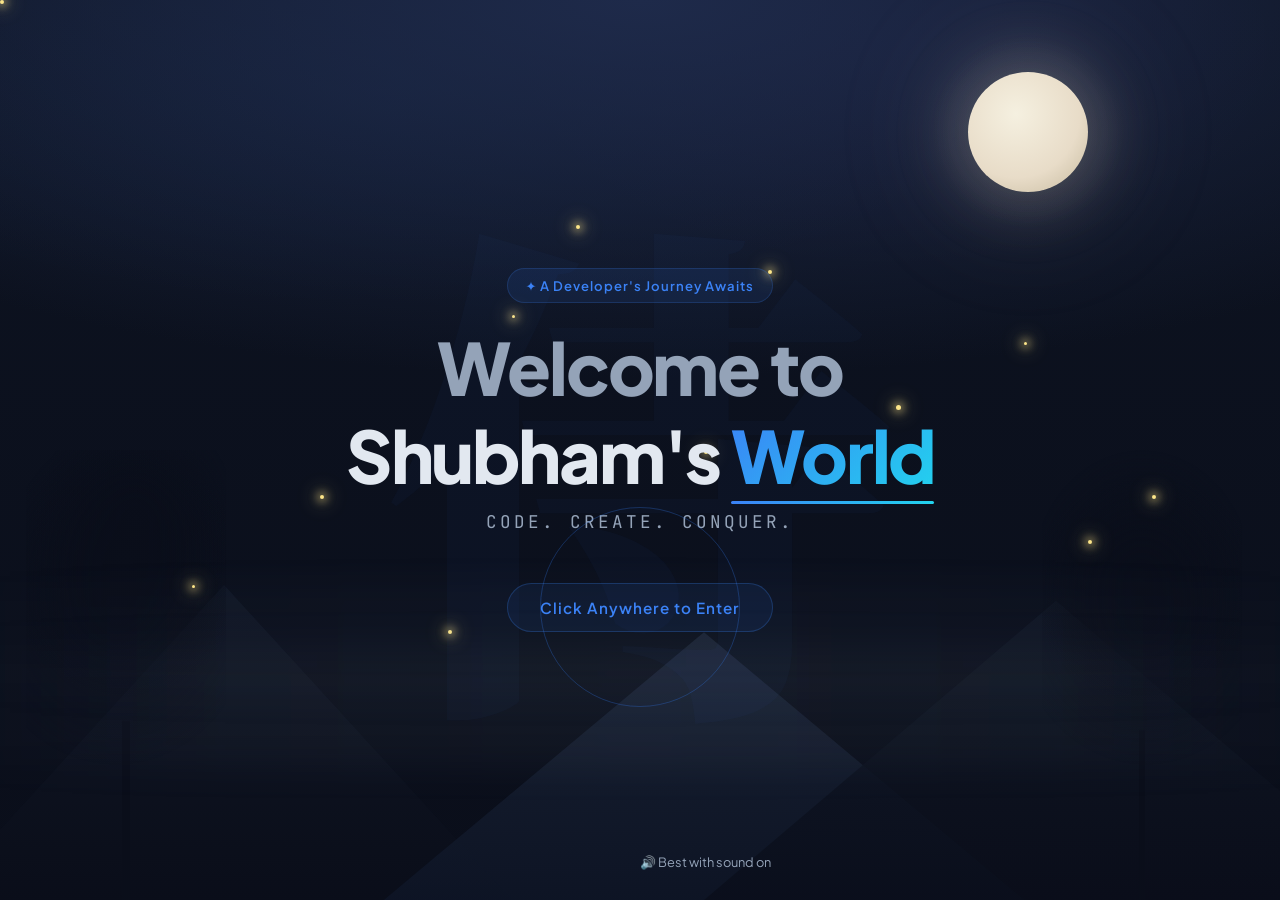
==== commit 12fe3278: "updated" ====
--- a/index.html
+++ b/index.html
@@ -3,341 +3,110 @@
 <head>
   <meta charset="UTF-8" />
   <meta name="viewport" content="width=device-width, initial-scale=1.0" />
-  <title>Shubham — Developer Portfolio</title>
-  <meta name="description" content="Premium personal portfolio of Shubham — developer, creator, and lifelong learner." />
+  <title>Enter — Shubham's World</title>
   <link rel="stylesheet" href="style.css" />
 </head>
 <body>
-  <audio id="bgMusicMain" loop>
-    <source src="Sparkle.mp3" type="audio/mpeg">
+  <!-- AUDIO — Replace "your-music.mp3" with your actual audio file path -->
+    <source src="Sparkle.mp3" type="audio/mpeg" />
   </audio>
+
   <!-- Sakura Petals -->
-  <div class="sakura-petal"></div>
-  <div class="sakura-petal"></div>
-  <div class="sakura-petal"></div>
-  <div class="sakura-petal"></div>
-  <div class="sakura-petal"></div>
-  <div class="sakura-petal"></div>
-  <div class="sakura-petal"></div>
-  <div class="sakura-petal"></div>
-  <div class="sakura-petal"></div>
-  <div class="sakura-petal"></div>
-  <div class="sakura-petal"></div>
-  <div class="sakura-petal"></div>
-  <div class="sakura-petal"></div>
-  <div class="sakura-petal"></div>
-  <div class="sakura-petal"></div>
+  <div class="sakura-petal lp"></div>
+  <div class="sakura-petal lp"></div>
+  <div class="sakura-petal lp"></div>
+  <div class="sakura-petal lp"></div>
+  <div class="sakura-petal lp"></div>
+  <div class="sakura-petal lp"></div>
+  <div class="sakura-petal lp"></div>
+  <div class="sakura-petal lp"></div>
+  <div class="sakura-petal lp"></div>
+  <div class="sakura-petal lp"></div>
+  <div class="sakura-petal lp"></div>
+  <div class="sakura-petal lp"></div>
+  <div class="sakura-petal lp"></div>
+  <div class="sakura-petal lp"></div>
+  <div class="sakura-petal lp"></div>
+  <div class="sakura-petal lp"></div>
+  <div class="sakura-petal lp"></div>
+  <div class="sakura-petal lp"></div>
+  <div class="sakura-petal lp"></div>
+  <div class="sakura-petal lp"></div>
 
-  <!-- Sakura Tree Branches -->
-  <div class="sakura-tree-left">
-    <div class="sakura-branch sakura-branch-main"></div>
-    <div class="sakura-branch sakura-branch-sub"></div>
-    <div class="sakura-branch sakura-branch-sub2"></div>
-    <div class="sakura-bloom bloom-1"></div>
-    <div class="sakura-bloom bloom-2"></div>
-    <div class="sakura-bloom bloom-3"></div>
-    <div class="sakura-bloom bloom-4"></div>
-    <div class="sakura-bloom bloom-5"></div>
-    <div class="sakura-bloom bloom-6"></div>
-  </div>
-  <div class="sakura-tree-right">
-    <div class="sakura-branch sakura-branch-main"></div>
-    <div class="sakura-branch sakura-branch-sub"></div>
-    <div class="sakura-bloom bloom-1"></div>
-    <div class="sakura-bloom bloom-2"></div>
-    <div class="sakura-bloom bloom-3"></div>
-    <div class="sakura-bloom bloom-5"></div>
+  <!-- Fireflies -->
+  <div class="firefly"></div>
+  <div class="firefly"></div>
+  <div class="firefly"></div>
+  <div class="firefly"></div>
+  <div class="firefly"></div>
+  <div class="firefly"></div>
+  <div class="firefly"></div>
+  <div class="firefly"></div>
+  <div class="firefly"></div>
+  <div class="firefly"></div>
+  <div class="firefly"></div>
+  <div class="firefly"></div>
+
+  <!-- Shooting stars -->
+  <div class="shooting-star ss-1"></div>
+  <div class="shooting-star ss-2"></div>
+  <div class="shooting-star ss-3"></div>
+
+  <!-- Fog layers -->
+  <div class="fog fog-1"></div>
+  <div class="fog fog-2"></div>
+
+  <!-- Moon glow -->
+  <div class="moon">
+    <div class="moon-glow"></div>
+    <div class="moon-body"></div>
   </div>
 
-  <!-- Floating Blobs -->
-  <div class="blob blob-1"></div>
-  <div class="blob blob-2"></div>
-  <div class="blob blob-3"></div>
-  <div class="blob blob-4"></div>
+  <!-- Mountain silhouettes -->
+  <div class="mountains">
+    <div class="mountain m1"></div>
+    <div class="mountain m2"></div>
+    <div class="mountain m3"></div>
+  </div>
 
-  <!-- NAV -->
-  <header class="port-nav">
-    <a href="#" class="port-logo">✦ shubham</a>
-    <nav class="port-nav-links">
-      <a href="#journey">Journey</a>
-      <a href="#skills">Skills</a>
-      <a href="#projects">Projects</a>
-      <a href="#certs">Certs</a>
-      <a href="#contact">Contact</a>
-    </nav>
-  </header>
+  <!-- Tree silhouettes -->
+  <div class="tree-silhouette tree-left"></div>
+  <div class="tree-silhouette tree-right"></div>
 
-  <!-- HERO -->
-  <section class="port-hero">
-    <div class="hero-kanji">侍</div>
-    <div class="hero-inner">
-      <div class="avatar-wrap">
-        <div class="avatar-ring"></div>
-        <img src="profile.jpeg" alt="Shubham" class="avatar">
-        <span class="avatar-dot"></span>
-      </div>
-      <p class="kicker">✦ Available for new projects</p>
-      <h1 class="hero-title">
-        Hi, I'm <span class="grad-text">Shubham</span><br />
-        a developer crafting <span class="grad-text-2">bold, premium</span> experiences.
-      </h1>
-      <p class="hero-sub">Frontend engineer & UI tinkerer — building calm, anime-inspired interfaces with clean code and a lot of care.</p>
-      <div class="hero-cta">
-        <a class="port-btn port-btn-primary" href="https://linkedin.com" target="_blank" rel="noopener noreferrer">
-          <span>Connect on LinkedIn</span>
-          <i class="arrow">→</i>
-        </a>
-        <a class="port-btn port-btn-ghost" href="resume.pdf" download>
-          <span>Download Résumé</span>
-          <i class="arrow">↓</i>
-        </a>
-      </div>
-      <div class="hero-stats">
-        <div><strong>3+</strong><span>Years building</span></div>
-        <div><strong>20+</strong><span>Projects shipped</span></div>
-        <div><strong>9</strong><span>Certifications</span></div>
-      </div>
+  <!-- Main content -->
+  <div class="landing-content" id="landingContent">
+    <div class="kanji-bg">侍</div>
+    <p class="landing-kicker">✦ A Developer's Journey Awaits</p>
+    <h1 class="landing-title">
+      <span class="title-line line-1">Welcome to</span>
+      <span class="title-line line-2">Shubham's <span class="highlight">World</span></span>
+    </h1>
+    <p class="landing-sub">Code. Create. Conquer.</p>
+    <div class="enter-prompt">
+      <div class="pulse-ring"></div>
+      <div class="pulse-ring ring-2"></div>
+      <span class="enter-text">Click Anywhere to Enter</span>
     </div>
-  </section>
+    <div class="sound-hint">🔊 Best with sound on</div>
+  </div>
 
-  <div class="glow-divider"></div>
+  <!-- Transition overlay -->
+  <div class="transition-overlay" id="transitionOverlay"></div>
 
-  <!-- JOURNEY -->
-  <section id="journey" class="port-section">
-    <div class="section-head">
-      <span class="port-tag">✦ My path</span>
-      <h2>The Journey</h2>
-      <p>From curious kid breaking PCs to building polished products.</p>
-    </div>
-    <ol class="timeline">
-      <li><div class="t-card"><span class="t-year">2017</span><h3>First lines of code</h3><p>Started with HTML &amp; CSS, fell in love with making things appear on screen.</p></div></li>
-      <li><div class="t-card"><span class="t-year">2018</span><h3>Discovered JavaScript</h3><p>Built tiny games and calculators — broke things, fixed them, learned more.</p></div></li>
-      <li><div class="t-card"><span class="t-year">2019</span><h3>Linux &amp; the terminal</h3><p>Switched to Ubuntu, learned the shell, fell deeper into open source.</p></div></li>
-      <li><div class="t-card"><span class="t-year">2021</span><h3>React &amp; modern web</h3><p>Components, hooks, design systems — started shipping real products.</p></div></li>
-      <li><div class="t-card"><span class="t-year">2022</span><h3>First freelance gig</h3><p>Designed and built a SaaS landing page that converted 4× the previous one.</p></div></li>
-      <li><div class="t-card"><span class="t-year">2023</span><h3>Backend &amp; cloud</h3><p>Node, Postgres, Docker — learning to ship full-stack apps, end to end.</p></div></li>
-      <li><div class="t-card"><span class="t-year">2025</span><h3>Now — building the future</h3><p>Crafting bold, premium UIs and exploring AI-driven interfaces.</p></div></li>
-    </ol>
-  </section>
+  <script>
+  document.body.addEventListener('click', function () {
+    const overlay = document.getElementById('transitionOverlay');
 
-  <div class="glow-divider"></div>
+    // mark user interaction
+    localStorage.setItem('enteredSite', 'true');
 
-  <!-- SKILLS -->
-  <section id="skills" class="port-section">
-    <div class="section-head">
-      <span class="port-tag">✦ Toolset</span>
-      <h2>Skills & Tools</h2>
-      <p>The tech I reach for when building things I'm proud of.</p>
-    </div>
-    <div class="skills-grid">
-      <div class="skill-block">
-        <h4>Languages</h4>
-        <div class="pills">
-          <span class="pill">JavaScript</span>
-          <span class="pill">TypeScript</span>
-          <span class="pill">Python</span>
-          <span class="pill">Java</span>
-          <span class="pill">C++</span>
-          <span class="pill">SQL</span>
-          <span class="pill">Bash</span>
-        </div>
-      </div>
-      <div class="skill-block">
-        <h4>Frontend</h4>
-        <div class="pills">
-          <span class="pill">HTML5</span>
-          <span class="pill">CSS3</span>
-          <span class="pill">React</span>
-          <span class="pill">Next.js</span>
-          <span class="pill">Figma</span>
-        </div>
-      </div>
-      <div class="skill-block">
-        <h4>Backend & Cloud</h4>
-        <div class="pills">
-          <span class="pill">Node.js</span>
-          <span class="pill">Postgres</span>
-          <span class="pill">Firebase</span>
-          <span class="pill">Docker</span>
-          <span class="pill">AWS</span>
-        </div>
-      </div>
-      <div class="skill-block">
-        <h4>Dev Tools</h4>
-        <div class="pills">
-          <span class="pill">Git</span>
-          <span class="pill">VS Code</span>
-          <span class="pill">Linux</span>
-          <span class="pill">Windows</span>
-          <span class="pill">macOS</span>
-        </div>
-      </div>
-    </div>
-  </section>
+    document.body.classList.add('exiting');
+    overlay.classList.add('active');
 
-  <div class="glow-divider"></div>
-
-  <!-- PROJECTS -->
-  <section id="projects" class="port-section">
-    <div class="section-head">
-      <span class="port-tag">✦ Selected work</span>
-      <h2>Projects</h2>
-      <p>A few things I've designed, built and shipped lately.</p>
-    </div>
-    <div class="projects-grid">
-      <article class="project">
-        <div class="project-cover cover-1"></div>
-        <div class="project-body">
-          <h3>Password Breach Checker</h3>
-          <p>Secure password breach checker using k-anonymity API, ensuring privacy-first security.</p>
-          <div class="proj-tags"><span>Python</span><span>Security</span><span>API</span></div>
-          <a class="proj-link" href="https://github.com/Shubham56277/pass-breach-checker" target="_blank" rel="noopener noreferrer">View Project <span class="arrow-icon">→</span></a>
-        </div>
-      </article>
-      <article class="project">
-        <div class="project-cover cover-2"></div>
-        <div class="project-body">
-          <h3>Master AI Development with Python</h3>
-          <p>Collection of AI + Python projects exploring ChatGPT integration and practical implementations.</p>
-          <div class="proj-tags"><span>Python</span><span>AI</span><span>ChatGPT</span></div>
-          <a class="proj-link" href="https://github.com/Shubham56277/-Master-AI-Development-with-Python-ChatGPT-Practical-Projects" target="_blank" rel="noopener noreferrer">View Project <span class="arrow-icon">→</span></a>
-        </div>
-      </article>
-      <article class="project">
-        <div class="project-cover cover-3"></div>
-        <div class="project-body">
-          <h3>QR Code Generator</h3>
-          <p>Python-based QR generator supporting text, URL, WiFi, and contact data.</p>
-          <div class="proj-tags"><span>Python</span><span>CLI</span><span>Utility</span></div>
-          <a class="proj-link" href="https://github.com/Shubham56277/QR-CODE-GENERATOR" target="_blank" rel="noopener noreferrer">View Project <span class="arrow-icon">→</span></a>
-        </div>
-      </article>
-      <article class="project">
-        <div class="project-cover cover-4"></div>
-        <div class="project-body">
-          <h3>Python Games</h3>
-          <p>Beginner-friendly Python games focused on logic building and problem-solving.</p>
-          <div class="proj-tags"><span>Python</span><span>Games</span><span>Logic</span></div>
-          <a class="proj-link" href="https://github.com/Shubham56277/Python-Games" target="_blank" rel="noopener noreferrer">View Project <span class="arrow-icon">→</span></a>
-        </div>
-      </article>
-      <article class="project">
-        <div class="project-cover cover-5"></div>
-        <div class="project-body">
-          <h3>Linux ATM Team Project</h3>
-          <p>ATM simulation system using Bash scripting and Linux file handling.</p>
-          <div class="proj-tags"><span>Bash</span><span>Linux</span><span>DevOps</span></div>
-          <a class="proj-link" href="https://github.com/Shubham56277/linux-atm-team-project" target="_blank" rel="noopener noreferrer">View Project <span class="arrow-icon">→</span></a>
-        </div>
-      </article>
-    </div>
-  </section>
-
-  <div class="glow-divider"></div>
-
-  <!-- CERTIFICATIONS -->
-  <section id="certs" class="port-section">
-    <div class="section-head">
-      <span class="port-tag">✦ Credentials</span>
-      <h2>Certifications</h2>
-      <p>Always learning. A few of the courses I've completed.</p>
-    </div>
-    <div class="certs-scroll">
-      <div class="cert"><h4>AI Fluency for Nonprofits</h4><span class="cert-tag">AI</span></div>
-      <div class="cert"><h4>AI Fluency for Students</h4><span class="cert-tag">AI</span></div>
-      <div class="cert"><h4>AI Fluency Framework & Foundations</h4><span class="cert-tag">AI</span></div>
-      <div class="cert"><h4>Claude 101</h4><span class="cert-tag">AI</span></div>
-      <div class="cert"><h4>Python Essentials 1</h4><span class="cert-tag">Python</span></div>
-      <div class="cert"><h4>Python Essentials 2</h4><span class="cert-tag">Python</span></div>
-      <div class="cert"><h4>Infosys Tableau</h4><span class="cert-tag">Data</span></div>
-      <div class="cert"><h4>NASSCOM Digital 101 – 30 Hours</h4><span class="cert-tag">Digital</span></div>
-      <div class="cert"><h4>Master AI Development with Python & ChatGPT</h4><span class="cert-tag">AI / Python</span></div>
-    </div>
-  </section>
-
-  <div class="glow-divider"></div>
-
-  <!-- CONTACT -->
-  <section id="contact" class="port-section contact">
-    <div class="section-head">
-      <span class="port-tag">✦ Let's talk</span>
-      <h2>Let's Connect</h2>
-      <p>Have an idea, a project, or just want to say hi? I'd love to hear from you.</p>
-    </div>
-    <div class="contact-grid">
-      <form class="contact-form" onsubmit="event.preventDefault()">
-        <label><span>Your name</span><input type="text" placeholder="Naruto Uzumaki" /></label>
-        <label><span>Email</span><input type="email" placeholder="you@domain.com" /></label>
-        <label><span>Subject</span><input type="text" placeholder="Let's build something legendary" /></label>
-        <label><span>Message</span><textarea rows="5" placeholder="Tell me about your idea..."></textarea></label>
-        <button class="port-btn port-btn-primary form-submit" type="submit"><span>Send message</span><i class="arrow">→</i></button>
-      </form>
-
-      <div class="terminal">
-        <div class="term-bar">
-          <span class="dot red"></span>
-          <span class="dot yellow"></span>
-          <span class="dot green"></span>
-          <span class="term-title">contact — zsh</span>
-        </div>
-        <div class="term-body">
-          <div class="term-session">
-            <p class="line">
-              <a href="mailto:hello@shubham.dev" class="prompt-link" title="Send a mail">shubham@linux</a>
-              <span class="path">:~/contact$</span>
-              <span class="cursor-blink">▍</span>
-            </p>
-            <p class="line out">&gt; Initializing connection...</p>
-            <p class="line out ok">&gt; Ready to collaborate! ✦</p>
-          </div>
-          <div class="term-footer">
-            <p class="line label-text">Or find me on:</p>
-            <a class="term-link" href="https://github.com" target="_blank" rel="noopener noreferrer">
-              <span class="arr">▸</span><span class="lk-name">github</span><span class="lk-val">/shubham</span>
-            </a>
-            <a class="term-link" href="https://linkedin.com" target="_blank" rel="noopener noreferrer">
-              <span class="arr">▸</span><span class="lk-name">linkedin</span><span class="lk-val">/in/shubham</span>
-            </a>
-            <a class="term-link" href="https://twitter.com" target="_blank" rel="noopener noreferrer">
-              <span class="arr">▸</span><span class="lk-name">twitter</span><span class="lk-val">@shubham</span>
-            </a>
-            <a class="term-link" href="mailto:hello@shubham.dev">
-              <span class="arr">▸</span><span class="lk-name">email</span><span class="lk-val">hello@shubham.dev</span>
-            </a>
-          </div>
-        </div>
-      </div>
-    </div>
-  </section>
-
-  <!-- FOOTER -->
-  <footer class="port-footer">
-    <p>© 2026 Shubham · Designed & built with care.</p>
-    <p class="muted-text">Made with HTML + CSS · No JavaScript ✦</p>
-  </footer>
-  <script>
-window.addEventListener('load', () => {
-  const entered = localStorage.getItem('enteredSite');
-  const music = document.getElementById('bgMusicMain');
-
-  if (entered === 'true') {
-    // Start music ONLY after landing transition
-    music.volume = 0;
-
-    music.play().then(() => {
-      let vol = 0;
-
-      const fade = setInterval(() => {
-        if (vol < 1) {
-          vol += 0.05;
-          music.volume = vol;
-        } else {
-          clearInterval(fade);
-        }
-      }, 100);
-    }).catch(() => {});
-  }
-});
-</script>
+    setTimeout(() => {
+      window.location.href = 'portfolio.html';
+    }, 1800);
+  }, { once: true });
+  </script>
 </body>
 </html>
--- a/style.css
+++ b/style.css
@@ -1,473 +1,345 @@
 @import url('https://fonts.googleapis.com/css2?family=Plus+Jakarta+Sans:wght@400;500;600;700;800&family=JetBrains+Mono:wght@400;500;600&family=Noto+Serif+JP:wght@700;900&display=swap');
 
+* { box-sizing: border-box; margin: 0; padding: 0; }
+
 :root {
-  --bg: #f0f4f8;
-  --bg-2: #e8edf2;
-  --surface: rgba(255,255,255,0.6);
-  --surface-solid: #ffffff;
-  --border-clr: rgba(15,23,42,0.07);
-  --border-strong: rgba(15,23,42,0.13);
-  --ink: #0f172a;
-  --ink-soft: #1e293b;
-  --muted-clr: #475569;
-  --primary-clr: #3b82f6;
-  --primary-soft: #60a5fa;
-  --accent-clr: #f43f5e;
-  --sakura-soft: #e8b4b8;
-  --sakura-muted: #d4a0a5;
-  --cyan: #22d3ee;
-  --grad-text: linear-gradient(135deg,#1e40af 0%, #3b82f6 50%, #0ea5e9 100%);
-  --grad-text-2: linear-gradient(135deg,#0f766e 0%, #3b82f6 100%);
-  --grad-btn: linear-gradient(135deg,#3b82f6 0%, #60a5fa 50%, #93c5fd 100%);
-  --grad-line: linear-gradient(180deg,#3b82f6, #818cf8, #60a5fa);
-  --sh-sm: 0 4px 12px rgba(30,64,175,0.06);
-  --sh-md: 0 12px 32px rgba(30,64,175,0.10);
-  --sh-lg: 0 24px 60px rgba(30,64,175,0.14);
-  --radius-port: 18px;
-  --radius-sm-port: 12px;
-  --radius-lg-port: 28px;
-  --font: 'Plus Jakarta Sans', system-ui, -apple-system, sans-serif;
-  --mono: 'JetBrains Mono', ui-monospace, monospace;
-}
-
-* { box-sizing: border-box; margin: 0; padding: 0; }
-html { scroll-behavior: smooth; }
+  --land-bg: #0a0e1a;
+  --land-sky-1: #0d1321;
+  --land-sky-2: #1a1f3a;
+  --land-sky-3: #1e2a4a;
+  --moon-clr: #e8dcc8;
+  --sakura: #c9969b;
+  --sakura-light: #dbb0b5;
+  --blue-glow: #3b82f6;
+  --cyan-glow: #22d3ee;
+  --ink-light: #e2e8f0;
+  --ink-muted: #94a3b8;
+}
+
+html, body { height: 100%; overflow: hidden; }
 
 body {
-  font-family: var(--font);
-  color: var(--ink);
-  background: var(--bg);
+  font-family: 'Plus Jakarta Sans', system-ui, sans-serif;
+  background: var(--land-bg);
   background-image:
-    radial-gradient(1200px 600px at 80% -10%, rgba(59,130,246,0.12), transparent 60%),
-    radial-gradient(1000px 500px at -10% 20%, rgba(129,140,248,0.12), transparent 60%),
-    radial-gradient(900px 500px at 50% 110%, rgba(216,168,173,0.15), transparent 60%);
-  background-attachment: fixed;
-  line-height: 1.55;
-  -webkit-font-smoothing: antialiased;
-  overflow-x: hidden;
-}
-
-a { color: inherit; text-decoration: none; }
-img { max-width: 100%; display: block; }
-
-/* ===== ENTRANCE ANIMATION ===== */
-@keyframes page-enter {
-  from { opacity: 0; filter: blur(8px); }
-  to { opacity: 1; filter: blur(0); }
-}
-body { animation: page-enter 1.2s ease-out; }
-
-/* ===== SAKURA PETALS ===== */
-@keyframes sakura-fall {
-  0% { transform: translateY(-10vh) translateX(0) rotate(0deg); opacity: 1; }
-  25% { transform: translateY(25vh) translateX(30px) rotate(90deg); opacity: 0.9; }
-  50% { transform: translateY(50vh) translateX(-20px) rotate(180deg); opacity: 0.8; }
-  75% { transform: translateY(75vh) translateX(40px) rotate(270deg); opacity: 0.5; }
-  100% { transform: translateY(105vh) translateX(-10px) rotate(360deg); opacity: 0; }
-}
-.sakura-petal {
-  position: fixed; width: 12px; height: 12px;
-  background: radial-gradient(circle at 30% 30%, #d4a0a5, #c9969b 40%, #dbb0b5 80%);
+    radial-gradient(ellipse 120% 60% at 50% 0%, var(--land-sky-3) 0%, transparent 70%),
+    radial-gradient(ellipse 80% 40% at 30% 10%, rgba(59,130,246,0.08) 0%, transparent 60%),
+    radial-gradient(ellipse 60% 50% at 70% 5%, rgba(139,92,246,0.06) 0%, transparent 50%),
+    linear-gradient(180deg, var(--land-sky-1) 0%, var(--land-bg) 100%);
+  color: var(--ink-light);
+  cursor: pointer;
+  position: relative;
+}
+
+/* ===== MOON ===== */
+.moon {
+  position: fixed; top: 8%; right: 15%; z-index: 1;
+}
+.moon-body {
+  width: 120px; height: 120px; border-radius: 50%;
+  background: radial-gradient(circle at 40% 35%, #f5f0e0, var(--moon-clr) 60%, #c4b89c);
+  box-shadow: 0 0 60px 20px rgba(232,220,200,0.15), 0 0 120px 40px rgba(232,220,200,0.08);
+  position: relative; z-index: 2;
+}
+.moon-glow {
+  position: absolute; inset: -40px; border-radius: 50%;
+  background: radial-gradient(circle, rgba(232,220,200,0.12) 0%, transparent 70%);
+  animation: moon-pulse 6s ease-in-out infinite;
+}
+@keyframes moon-pulse {
+  0%, 100% { transform: scale(1); opacity: 0.6; }
+  50% { transform: scale(1.15); opacity: 1; }
+}
+
+/* ===== MOUNTAINS ===== */
+.mountains { position: fixed; bottom: 0; left: 0; right: 0; height: 35vh; z-index: 2; }
+.mountain {
+  position: absolute; bottom: 0;
+  background: linear-gradient(180deg, #111827, #0a0e1a);
+  clip-path: polygon(0% 100%, 50% 0%, 100% 100%);
+}
+.m1 { left: -5%; width: 45%; height: 100%; opacity: 0.9; }
+.m2 { left: 30%; width: 50%; height: 85%; opacity: 0.7; background: linear-gradient(180deg, #1e293b, #0f172a); }
+.m3 { right: -10%; width: 55%; height: 95%; opacity: 0.8; }
+
+/* ===== TREE SILHOUETTES ===== */
+.tree-silhouette {
+  position: fixed; bottom: 0; z-index: 3;
+  width: 200px; height: 50vh;
+}
+.tree-left {
+  left: 2%;
+  background:
+    radial-gradient(ellipse 60% 30% at 50% 25%, #0a0e1a, transparent),
+    radial-gradient(ellipse 70% 35% at 45% 35%, #0a0e1a, transparent),
+    radial-gradient(ellipse 50% 25% at 55% 15%, #0a0e1a, transparent),
+    linear-gradient(180deg, transparent 60%, #0a0e1a 60.5%, #0a0e1a 100%);
+  background-size: 100% 100%, 100% 100%, 100% 100%, 8px 100%;
+  background-position: center, center, center, center;
+  background-repeat: no-repeat;
+}
+.tree-right {
+  right: 3%; transform: scaleX(-1);
+  background:
+    radial-gradient(ellipse 55% 28% at 50% 28%, #0a0e1a, transparent),
+    radial-gradient(ellipse 65% 32% at 48% 38%, #0a0e1a, transparent),
+    linear-gradient(180deg, transparent 62%, #0a0e1a 62.5%, #0a0e1a 100%);
+  background-size: 100% 100%, 100% 100%, 6px 100%;
+  background-position: center, center, center;
+  background-repeat: no-repeat;
+}
+
+/* ===== FOG ===== */
+.fog {
+  position: fixed; bottom: 15%; left: -10%; z-index: 4;
+  width: 120%; height: 120px;
+  background: linear-gradient(90deg, transparent 0%, rgba(148,163,184,0.04) 20%, rgba(148,163,184,0.06) 50%, rgba(148,163,184,0.04) 80%, transparent 100%);
+  filter: blur(20px);
+  animation: fog-drift 25s ease-in-out infinite;
+}
+.fog-2 { bottom: 22%; animation-delay: -12s; animation-duration: 30s; opacity: 0.7; }
+@keyframes fog-drift {
+  0%, 100% { transform: translateX(-5%); }
+  50% { transform: translateX(5%); }
+}
+
+/* ===== SAKURA PETALS (LANDING) ===== */
+@keyframes sakura-land {
+  0% { transform: translateY(-10vh) translateX(0) rotate(0deg); opacity: 0; }
+  10% { opacity: 1; }
+  25% { transform: translateY(25vh) translateX(40px) rotate(90deg); opacity: 0.9; }
+  50% { transform: translateY(50vh) translateX(-30px) rotate(180deg); opacity: 0.7; }
+  75% { transform: translateY(75vh) translateX(50px) rotate(270deg); opacity: 0.4; }
+  100% { transform: translateY(110vh) translateX(-20px) rotate(360deg); opacity: 0; }
+}
+
+.sakura-petal.lp {
+  position: fixed;
+  width: 10px; height: 10px;
+  background: radial-gradient(circle at 30% 30%, var(--sakura), var(--sakura-light));
   border-radius: 150% 0 150% 0;
-  opacity: 0; z-index: 0; pointer-events: none;
-  animation: sakura-fall linear infinite; filter: blur(0.3px);
-}
-.sakura-petal:nth-child(1) { left: 5%; width: 10px; height: 10px; animation-duration: 11s; animation-delay: 0s; }
-.sakura-petal:nth-child(2) { left: 15%; width: 14px; height: 14px; animation-duration: 14s; animation-delay: 2s; }
-.sakura-petal:nth-child(3) { left: 25%; width: 8px; height: 8px; animation-duration: 10s; animation-delay: 4s; }
-.sakura-petal:nth-child(4) { left: 35%; width: 12px; height: 12px; animation-duration: 13s; animation-delay: 1s; }
-.sakura-petal:nth-child(5) { left: 45%; width: 10px; height: 10px; animation-duration: 15s; animation-delay: 3s; }
-.sakura-petal:nth-child(6) { left: 55%; width: 16px; height: 16px; animation-duration: 12s; animation-delay: 5s; }
-.sakura-petal:nth-child(7) { left: 65%; width: 9px; height: 9px; animation-duration: 11s; animation-delay: 0.5s; }
-.sakura-petal:nth-child(8) { left: 75%; width: 13px; height: 13px; animation-duration: 16s; animation-delay: 2.5s; }
-.sakura-petal:nth-child(9) { left: 85%; width: 11px; height: 11px; animation-duration: 10s; animation-delay: 4.5s; }
-.sakura-petal:nth-child(10) { left: 92%; width: 15px; height: 15px; animation-duration: 14s; animation-delay: 1.5s; }
-.sakura-petal:nth-child(11) { left: 10%; width: 7px; height: 7px; animation-duration: 17s; animation-delay: 6s; }
-.sakura-petal:nth-child(12) { left: 50%; width: 10px; height: 10px; animation-duration: 13s; animation-delay: 7s; }
-.sakura-petal:nth-child(13) { left: 70%; width: 14px; height: 14px; animation-duration: 11s; animation-delay: 3.5s; }
-.sakura-petal:nth-child(14) { left: 30%; width: 9px; height: 9px; animation-duration: 15s; animation-delay: 8s; }
-.sakura-petal:nth-child(15) { left: 80%; width: 11px; height: 11px; animation-duration: 12s; animation-delay: 5.5s; }
-
-/* ===== SAKURA TREE BRANCHES ===== */
-.sakura-tree-left, .sakura-tree-right { position: fixed; z-index: 0; pointer-events: none; opacity: 0.35; }
-.sakura-tree-left { top: -20px; left: -40px; width: 320px; height: 400px; }
-.sakura-tree-right { top: -10px; right: -30px; width: 280px; height: 360px; transform: scaleX(-1); }
-.sakura-branch { position: absolute; border-radius: 40%; }
-.sakura-branch-main { width: 8px; height: 280px; background: linear-gradient(180deg, #8b6f5c, #a08070); transform: rotate(25deg); top: 60px; left: 100px; border-radius: 4px; }
-.sakura-branch-sub { width: 5px; height: 140px; background: linear-gradient(180deg, #a08070, #b89888); transform: rotate(-30deg); top: 80px; left: 130px; border-radius: 3px; }
-.sakura-branch-sub2 { width: 4px; height: 100px; background: linear-gradient(180deg, #a08070, #c0a898); transform: rotate(50deg); top: 120px; left: 60px; border-radius: 3px; }
-.sakura-bloom { position: absolute; border-radius: 50%; filter: blur(12px); animation: bloom-pulse 4s ease-in-out infinite; }
-@keyframes bloom-pulse { 0%, 100% { opacity: 0.5; transform: scale(1); } 50% { opacity: 0.75; transform: scale(1.08); } }
-.bloom-1 { width: 80px; height: 80px; background: #d4a0a5; top: 20px; left: 60px; animation-delay: 0s; }
-.bloom-2 { width: 100px; height: 100px; background: #c9969b; top: 50px; left: 120px; animation-delay: 1s; }
-.bloom-3 { width: 60px; height: 60px; background: #dbb0b5; top: 10px; left: 150px; animation-delay: 2s; }
-.bloom-4 { width: 70px; height: 70px; background: #e0c4c7; top: 80px; left: 40px; animation-delay: 0.5s; }
-.bloom-5 { width: 90px; height: 90px; background: #c9969b; top: 30px; left: 200px; animation-delay: 1.5s; }
-.bloom-6 { width: 50px; height: 50px; background: #d4a0a5; top: 100px; left: 160px; animation-delay: 3s; }
-
-/* ===== FLOATING BLOBS ===== */
-.blob { position: fixed; border-radius: 50%; filter: blur(70px); opacity: .45; z-index: -1; animation: floaty 12s ease-in-out infinite; }
-.blob-1 { width: 380px; height: 380px; background: #93c5fd; top: -80px; left: -80px; }
-.blob-2 { width: 340px; height: 340px; background: #a5b4fc; top: 30%; right: -100px; animation-delay: -3s; }
-.blob-3 { width: 300px; height: 300px; background: #d4a0a5; bottom: 10%; left: -60px; animation-delay: -6s; }
-.blob-4 { width: 260px; height: 260px; background: #bfdbfe; bottom: -80px; right: 20%; animation-delay: -9s; }
-@keyframes floaty { 0%, 100% { transform: translateY(0) translateX(0); } 50% { transform: translateY(-30px) translateX(20px); } }
-
-/* ===== ANIMATED GLOW LINES (section dividers) ===== */
-.glow-divider {
-  width: 100%; max-width: 600px; height: 2px; margin: 0 auto;
-  background: linear-gradient(90deg, transparent, rgba(59,130,246,0.4), rgba(212,160,165,0.4), transparent);
-  border-radius: 2px;
-  animation: glow-shift 4s ease-in-out infinite;
-}
-@keyframes glow-shift {
-  0%, 100% { opacity: 0.4; transform: scaleX(0.8); }
-  50% { opacity: 1; transform: scaleX(1); }
-}
-
-/* ===== NAV ===== */
-.port-nav {
-  position: sticky; top: 16px; z-index: 50;
-  margin: 16px auto 0; max-width: 1100px;
-  display: flex; align-items: center; justify-content: space-between;
-  padding: 12px 22px;
-  background: rgba(255,255,255,0.6);
-  backdrop-filter: blur(18px); -webkit-backdrop-filter: blur(18px);
-  border: 1px solid var(--border-clr); border-radius: 999px;
-  box-shadow: var(--sh-sm);
-  animation: nav-slide 0.8s ease-out;
-}
-@keyframes nav-slide {
-  from { transform: translateY(-30px); opacity: 0; }
-  to { transform: translateY(0); opacity: 1; }
-}
-.port-logo { font-weight: 800; letter-spacing: .2px; background: var(--grad-text); -webkit-background-clip: text; background-clip: text; color: transparent; }
-.port-nav-links { display: flex; gap: 6px; flex-wrap: wrap; }
-.port-nav-links a {
-  padding: 8px 14px; border-radius: 999px; color: var(--ink-soft);
-  font-weight: 500; font-size: .92rem; transition: all .25s ease;
+  opacity: 0; z-index: 5; pointer-events: none;
+  animation: sakura-land linear infinite;
+  filter: blur(0.2px);
+}
+.sakura-petal.lp:nth-child(1) { left: 3%; width: 8px; height: 8px; animation-duration: 12s; animation-delay: 0s; }
+.sakura-petal.lp:nth-child(2) { left: 10%; width: 12px; height: 12px; animation-duration: 15s; animation-delay: 1.5s; }
+.sakura-petal.lp:nth-child(3) { left: 18%; width: 6px; height: 6px; animation-duration: 10s; animation-delay: 3s; }
+.sakura-petal.lp:nth-child(4) { left: 28%; width: 10px; height: 10px; animation-duration: 14s; animation-delay: 0.8s; }
+.sakura-petal.lp:nth-child(5) { left: 35%; width: 9px; height: 9px; animation-duration: 16s; animation-delay: 4s; }
+.sakura-petal.lp:nth-child(6) { left: 42%; width: 14px; height: 14px; animation-duration: 11s; animation-delay: 2s; }
+.sakura-petal.lp:nth-child(7) { left: 50%; width: 7px; height: 7px; animation-duration: 13s; animation-delay: 5s; }
+.sakura-petal.lp:nth-child(8) { left: 58%; width: 11px; height: 11px; animation-duration: 17s; animation-delay: 1s; }
+.sakura-petal.lp:nth-child(9) { left: 65%; width: 8px; height: 8px; animation-duration: 10s; animation-delay: 3.5s; }
+.sakura-petal.lp:nth-child(10) { left: 72%; width: 13px; height: 13px; animation-duration: 14s; animation-delay: 6s; }
+.sakura-petal.lp:nth-child(11) { left: 78%; width: 6px; height: 6px; animation-duration: 18s; animation-delay: 0.5s; }
+.sakura-petal.lp:nth-child(12) { left: 84%; width: 10px; height: 10px; animation-duration: 12s; animation-delay: 7s; }
+.sakura-petal.lp:nth-child(13) { left: 90%; width: 9px; height: 9px; animation-duration: 15s; animation-delay: 2.5s; }
+.sakura-petal.lp:nth-child(14) { left: 95%; width: 7px; height: 7px; animation-duration: 11s; animation-delay: 4.5s; }
+.sakura-petal.lp:nth-child(15) { left: 7%; width: 11px; height: 11px; animation-duration: 19s; animation-delay: 8s; }
+.sakura-petal.lp:nth-child(16) { left: 23%; width: 8px; height: 8px; animation-duration: 13s; animation-delay: 9s; }
+.sakura-petal.lp:nth-child(17) { left: 47%; width: 10px; height: 10px; animation-duration: 16s; animation-delay: 6.5s; }
+.sakura-petal.lp:nth-child(18) { left: 62%; width: 12px; height: 12px; animation-duration: 14s; animation-delay: 10s; }
+.sakura-petal.lp:nth-child(19) { left: 80%; width: 7px; height: 7px; animation-duration: 11s; animation-delay: 7.5s; }
+.sakura-petal.lp:nth-child(20) { left: 15%; width: 9px; height: 9px; animation-duration: 20s; animation-delay: 11s; }
+
+/* ===== FIREFLIES ===== */
+@keyframes firefly-float {
+  0%, 100% { transform: translate(0, 0) scale(1); opacity: 0; }
+  10% { opacity: 1; }
+  30% { transform: translate(30px, -40px) scale(1.2); opacity: 0.8; }
+  50% { transform: translate(-20px, -60px) scale(0.8); opacity: 1; }
+  70% { transform: translate(40px, -30px) scale(1.1); opacity: 0.6; }
+  90% { opacity: 0.2; }
+}
+.firefly {
+  position: fixed; width: 4px; height: 4px; border-radius: 50%;
+  background: #fde68a;
+  box-shadow: 0 0 8px 3px rgba(253,230,138,0.5), 0 0 20px 6px rgba(253,230,138,0.2);
+  z-index: 5; pointer-events: none;
+  animation: firefly-float ease-in-out infinite;
+}
+.firefly:nth-child(21) { left: 10%; top: 40%; animation-duration: 8s; animation-delay: 0s; }
+.firefly:nth-child(22) { left: 25%; top: 55%; animation-duration: 10s; animation-delay: 2s; }
+.firefly:nth-child(23) { left: 40%; top: 35%; animation-duration: 7s; animation-delay: 4s; width: 3px; height: 3px; }
+.firefly:nth-child(24) { left: 55%; top: 50%; animation-duration: 9s; animation-delay: 1s; }
+.firefly:nth-child(25) { left: 70%; top: 45%; animation-duration: 11s; animation-delay: 3s; width: 5px; height: 5px; }
+.firefly:nth-child(26) { left: 85%; top: 60%; animation-duration: 8s; animation-delay: 5s; }
+.firefly:nth-child(27) { left: 15%; top: 65%; animation-duration: 12s; animation-delay: 6s; width: 3px; height: 3px; }
+.firefly:nth-child(28) { left: 35%; top: 70%; animation-duration: 9s; animation-delay: 7s; }
+.firefly:nth-child(29) { left: 60%; top: 30%; animation-duration: 10s; animation-delay: 2.5s; }
+.firefly:nth-child(30) { left: 80%; top: 38%; animation-duration: 7s; animation-delay: 8s; width: 3px; height: 3px; }
+.firefly:nth-child(31) { left: 45%; top: 25%; animation-duration: 11s; animation-delay: 4.5s; }
+.firefly:nth-child(32) { left: 90%; top: 55%; animation-duration: 8s; animation-delay: 9s; }
+
+/* ===== SHOOTING STARS ===== */
+@keyframes shoot {
+  0% { transform: translate(0,0) rotate(-35deg); opacity: 0; width: 0; }
+  5% { opacity: 1; }
+  15% { width: 120px; }
+  100% { transform: translate(-500px, 300px) rotate(-35deg); opacity: 0; width: 0; }
+}
+.shooting-star {
+  position: fixed; height: 2px; border-radius: 2px;
+  background: linear-gradient(90deg, #fff, rgba(59,130,246,0.6), transparent);
+  z-index: 1; pointer-events: none;
+  animation: shoot linear infinite;
+}
+.ss-1 { top: 12%; right: 20%; animation-duration: 4s; animation-delay: 2s; }
+.ss-2 { top: 8%; right: 40%; animation-duration: 3.5s; animation-delay: 7s; }
+.ss-3 { top: 18%; right: 10%; animation-duration: 5s; animation-delay: 12s; }
+
+/* ===== LANDING CONTENT ===== */
+.landing-content {
+  position: fixed; inset: 0; z-index: 10;
+  display: flex; flex-direction: column;
+  align-items: center; justify-content: center;
+  text-align: center;
+  padding: 20px;
+}
+
+.kanji-bg {
+  position: absolute;
+  font-family: 'Noto Serif JP', serif;
+  font-size: clamp(20rem, 40vw, 50rem);
+  font-weight: 900;
+  color: rgba(59,130,246,0.03);
+  z-index: -1;
+  user-select: none;
+  animation: kanji-breathe 8s ease-in-out infinite;
+}
+@keyframes kanji-breathe {
+  0%, 100% { transform: scale(1); opacity: 0.03; }
+  50% { transform: scale(1.03); opacity: 0.05; }
+}
+
+.landing-kicker {
+  display: inline-block; padding: 8px 18px; border-radius: 999px;
+  background: rgba(59,130,246,0.1);
+  border: 1px solid rgba(59,130,246,0.2);
+  color: var(--blue-glow); font-size: .82rem; font-weight: 600;
+  letter-spacing: 1px; margin-bottom: 24px;
+  animation: fade-up 1s ease-out 0.3s both;
+}
+
+.landing-title {
+  display: flex; flex-direction: column; gap: 8px;
+  margin-bottom: 16px;
+}
+.title-line {
+  display: block;
+  font-size: clamp(2rem, 6vw, 4.5rem);
+  font-weight: 800;
+  letter-spacing: -0.03em;
+  line-height: 1.1;
+}
+.line-1 {
+  color: var(--ink-muted);
+  animation: fade-up 1s ease-out 0.6s both;
+}
+.line-2 {
+  color: var(--ink-light);
+  animation: fade-up 1s ease-out 0.9s both;
+}
+.highlight {
+  background: linear-gradient(135deg, #3b82f6, #22d3ee);
+  -webkit-background-clip: text; background-clip: text; color: transparent;
   position: relative;
 }
-.port-nav-links a::after {
-  content: ''; position: absolute; bottom: 2px; left: 50%; width: 0; height: 2px;
-  background: var(--primary-clr); border-radius: 2px;
-  transition: all .3s ease; transform: translateX(-50%);
-}
-.port-nav-links a:hover { background: rgba(59,130,246,0.12); color: var(--primary-clr); }
-.port-nav-links a:hover::after { width: 60%; }
-
-/* ===== SECTION LAYOUT ===== */
-.port-section { max-width: 1100px; margin: 120px auto; padding: 0 22px; position: relative; }
-.section-head { text-align: center; max-width: 680px; margin: 0 auto 56px; }
-.port-tag {
-  display: inline-block; padding: 6px 14px; border-radius: 999px;
-  background: rgba(59,130,246,0.12); color: var(--primary-clr);
-  font-size: .78rem; font-weight: 600; letter-spacing: .4px; margin-bottom: 14px;
-}
-.section-head h2 {
-  font-size: clamp(2rem, 4vw, 2.8rem); font-weight: 800; letter-spacing: -.02em;
-  background: var(--grad-text); -webkit-background-clip: text; background-clip: text; color: transparent;
-}
-.section-head p { margin-top: 10px; color: var(--muted-clr); }
-
-/* ===== HERO ===== */
-.port-hero { position: relative; margin-top: 60px; padding: 90px 22px 40px; }
-.hero-inner { max-width: 900px; margin: 0 auto; text-align: center; }
-
-/* Kanji watermark */
-.hero-kanji {
-  position: absolute; top: 50%; left: 50%; transform: translate(-50%, -50%);
-  font-family: 'Noto Serif JP', serif; font-size: clamp(12rem, 25vw, 22rem);
-  font-weight: 900; color: rgba(59,130,246,0.03); z-index: 0; pointer-events: none;
-  user-select: none; animation: kanji-float 10s ease-in-out infinite;
-}
-@keyframes kanji-float {
-  0%, 100% { transform: translate(-50%, -50%) scale(1); opacity: 0.03; }
-  50% { transform: translate(-50%, -52%) scale(1.02); opacity: 0.05; }
-}
-
-.avatar-wrap { position: relative; width: 140px; height: 140px; margin: 0 auto 26px; animation: bob 6s ease-in-out infinite; z-index: 1; }
-.avatar {
-  width: 140px; height: 140px; border-radius: 50%; object-fit: cover;
-  border: 4px solid #fff; box-shadow: 0 16px 40px rgba(59,130,246,0.2);
-  position: relative; z-index: 2; background: #eef2ff;
-}
-.avatar-ring {
-  position: absolute; inset: -10px; border-radius: 50%;
-  background: conic-gradient(from 0deg,#3b82f6,#60a5fa,#93c5fd,#d4a0a5,#3b82f6);
-  filter: blur(8px); opacity: .6; animation: spin 14s linear infinite;
-}
-.avatar-dot {
-  position: absolute; right: 6px; bottom: 10px; width: 18px; height: 18px; border-radius: 50%;
-  background: #34d399; border: 3px solid #fff; z-index: 3;
-  box-shadow: 0 0 0 4px rgba(52,211,153,.25); animation: breathe 2.4s ease-in-out infinite;
-}
-@keyframes bob { 0%, 100% { transform: translateY(0); } 50% { transform: translateY(-10px); } }
-@keyframes spin { to { transform: rotate(360deg); } }
-@keyframes breathe { 0%, 100% { transform: scale(1); opacity: 1; } 50% { transform: scale(1.08); opacity: .85; } }
-
-.kicker {
-  display: inline-block; padding: 6px 14px; border-radius: 999px;
-  background: rgba(255,255,255,.7); backdrop-filter: blur(10px);
-  border: 1px solid var(--border-clr); color: var(--ink-soft);
-  font-size: .82rem; font-weight: 600; margin-bottom: 18px; box-shadow: var(--sh-sm);
-  position: relative; z-index: 1;
-}
-.hero-title { font-size: clamp(2.2rem, 5vw, 3.6rem); font-weight: 800; letter-spacing: -.025em; line-height: 1.1; color: var(--ink); position: relative; z-index: 1; }
-.grad-text { background: var(--grad-text); -webkit-background-clip: text; background-clip: text; color: transparent; }
-.grad-text-2 { background: var(--grad-text-2); -webkit-background-clip: text; background-clip: text; color: transparent; }
-.hero-sub { margin: 22px auto 0; max-width: 620px; color: var(--muted-clr); font-size: 1.05rem; position: relative; z-index: 1; }
-.hero-cta { display: flex; gap: 14px; justify-content: center; flex-wrap: wrap; margin-top: 30px; position: relative; z-index: 1; }
-
-.port-btn {
-  display: inline-flex; align-items: center; gap: 10px;
-  padding: 13px 24px; border-radius: 999px; font-weight: 600; font-size: .95rem;
-  transition: all .3s cubic-bezier(.2,.8,.2,1); border: 1px solid transparent;
-  position: relative; overflow: hidden;
-}
-.port-btn::before {
-  content: ''; position: absolute; inset: 0;
-  background: linear-gradient(135deg, rgba(255,255,255,0.2), transparent);
-  opacity: 0; transition: opacity .3s ease;
-}
-.port-btn:hover::before { opacity: 1; }
-.port-btn .arrow { font-style: normal; transition: transform .3s ease; }
-.port-btn:hover .arrow { transform: translateX(4px); }
-.port-btn-primary { color: #fff; background: var(--grad-btn); box-shadow: 0 10px 24px rgba(59,130,246,.35); }
-.port-btn-primary:hover { transform: translateY(-3px) scale(1.02); box-shadow: 0 16px 36px rgba(59,130,246,.45); }
-.port-btn-ghost { color: var(--ink); background: rgba(255,255,255,.7); border: 1px solid var(--border-strong); backdrop-filter: blur(10px); box-shadow: var(--sh-sm); }
-.port-btn-ghost:hover { transform: translateY(-3px) scale(1.02); box-shadow: var(--sh-md); background: #fff; }
-
-.hero-stats { margin-top: 60px; display: flex; justify-content: center; gap: 18px; flex-wrap: wrap; position: relative; z-index: 1; }
-.hero-stats > div {
-  background: var(--surface); backdrop-filter: blur(14px);
-  border: 1px solid var(--border-clr); border-radius: var(--radius-port);
-  padding: 18px 26px; min-width: 150px; text-align: center; box-shadow: var(--sh-sm);
-  transition: all .3s ease;
-}
-.hero-stats > div:hover { transform: translateY(-4px); box-shadow: var(--sh-md); border-color: rgba(59,130,246,0.2); }
-.hero-stats strong { display: block; font-size: 1.6rem; background: var(--grad-text); -webkit-background-clip: text; background-clip: text; color: transparent; font-weight: 800; }
-.hero-stats span { color: var(--muted-clr); font-size: .85rem; }
-
-/* ===== TIMELINE ===== */
-.timeline { list-style: none; position: relative; max-width: 760px; margin: 0 auto; padding-left: 32px; }
-.timeline::before { content: ""; position: absolute; left: 10px; top: 6px; bottom: 6px; width: 3px; background: var(--grad-line); border-radius: 3px; opacity: .55; }
-.timeline li { position: relative; margin-bottom: 22px; }
-.timeline li::before {
-  content: ""; position: absolute; left: -29px; top: 22px; width: 14px; height: 14px; border-radius: 50%;
-  background: #fff; border: 3px solid var(--primary-soft); box-shadow: 0 0 0 5px rgba(59,130,246,.2);
-  transition: all .3s ease;
-}
-.timeline li:hover::before { box-shadow: 0 0 0 8px rgba(59,130,246,.15), 0 0 20px rgba(59,130,246,0.3); transform: scale(1.3); }
-.t-card {
-  background: var(--surface); backdrop-filter: blur(14px);
-  border: 1px solid var(--border-clr); border-radius: var(--radius-port);
-  padding: 18px 22px; box-shadow: var(--sh-sm); transition: all .3s ease;
-}
-.t-card:hover { transform: translateY(-4px) translateX(4px); box-shadow: var(--sh-md); border-color: rgba(59,130,246,0.15); }
-.t-year { display: inline-block; font-family: var(--mono); font-size: .78rem; color: var(--primary-clr); background: rgba(59,130,246,.12); padding: 3px 10px; border-radius: 999px; margin-bottom: 8px; }
-.t-card h3 { font-size: 1.05rem; font-weight: 700; margin-bottom: 4px; }
-.t-card p { color: var(--muted-clr); font-size: .93rem; }
-
-/* ===== SKILLS ===== */
-.skills-grid { display: grid; grid-template-columns: repeat(auto-fit, minmax(320px, 1fr)); gap: 24px; }
-.skill-block {
-  background: var(--surface); backdrop-filter: blur(14px);
-  border: 1px solid var(--border-clr); border-radius: var(--radius-lg-port);
-  padding: 28px; box-shadow: var(--sh-sm);
-  transition: all .35s ease;
-  position: relative; overflow: hidden;
-}
-.skill-block::before {
-  content: ''; position: absolute; top: -50%; left: -50%; width: 200%; height: 200%;
-  background: conic-gradient(from 0deg, transparent 0%, rgba(59,130,246,0.06) 25%, transparent 50%);
-  animation: skill-rotate 8s linear infinite;
-  opacity: 0; transition: opacity .4s ease;
-}
-.skill-block:hover::before { opacity: 1; }
-@keyframes skill-rotate { to { transform: rotate(360deg); } }
-.skill-block:hover { transform: translateY(-6px); box-shadow: var(--sh-md), 0 0 0 1px rgba(59,130,246,0.1); }
-.skill-block h4 { font-size: .85rem; text-transform: uppercase; letter-spacing: 1.5px; color: var(--muted-clr); margin-bottom: 18px; font-weight: 700; position: relative; z-index: 1; }
-.pills { display: flex; flex-wrap: wrap; gap: 10px; position: relative; z-index: 1; }
-.pill {
-  padding: 9px 16px; border-radius: 999px; font-weight: 600; font-size: .88rem;
-  background: linear-gradient(135deg,#dbeafe,#e0e7ff);
-  color: #1e40af; border: 1px solid rgba(59,130,246,.15); transition: all .3s ease;
-}
-.pill:hover { transform: translateY(-3px) scale(1.05); box-shadow: 0 8px 22px rgba(59,130,246,.18); background: linear-gradient(135deg,#bfdbfe,#c7d2fe); }
-
-/* ===== PROJECTS ===== */
-.projects-grid { display: grid; grid-template-columns: repeat(auto-fit,minmax(300px,1fr)); gap: 24px; }
-.project {
-  position: relative; background: var(--surface); backdrop-filter: blur(14px);
-  border: 1px solid var(--border-clr); border-radius: var(--radius-lg-port);
-  overflow: hidden; box-shadow: var(--sh-sm); transition: all .35s cubic-bezier(.2,.8,.2,1);
-}
-.project::before {
-  content: ''; position: absolute; inset: -2px; border-radius: inherit; z-index: -1;
-  background: conic-gradient(from 0deg, #3b82f6, #22d3ee, #d4a0a5, #3b82f6);
-  opacity: 0; transition: opacity .4s ease;
-}
-.project:hover::before { opacity: 0.3; }
-.project::after {
-  content: ""; position: absolute; inset: 0; border-radius: inherit; pointer-events: none;
-  background: linear-gradient(135deg,rgba(59,130,246,.12),rgba(212,160,165,.12));
-  opacity: 0; transition: opacity .35s ease;
-}
-.project:hover { transform: translateY(-8px) scale(1.01); box-shadow: var(--sh-lg), 0 0 40px rgba(59,130,246,0.08); border-color: rgba(59,130,246,.35); }
-.project:hover::after { opacity: 1; }
-.project-cover { height: 160px; border-bottom: 1px solid var(--border-clr); position: relative; overflow: hidden; }
-.project-cover::before { content: ""; position: absolute; inset: 0; background: linear-gradient(180deg, transparent 60%, rgba(255,255,255,0.4) 100%); z-index: 1; }
-.cover-1 { background: linear-gradient(135deg,#bfdbfe,#c7d2fe); }
-.cover-2 { background: linear-gradient(135deg,#a7f3d0,#bfdbfe); }
-.cover-3 { background: linear-gradient(135deg,#fde68a,#bfdbfe); }
-.cover-4 { background: linear-gradient(135deg,#c7d2fe,#bae6fd); }
-.cover-5 { background: linear-gradient(135deg,#d4a0a5,#c7d2fe); }
-.project-cover::after {
-  content: "🌸"; position: absolute; top: 12px; right: 16px; font-size: 1.4rem;
-  z-index: 2; opacity: 0.7; transition: all .3s ease;
-}
-.project:hover .project-cover::after { opacity: 1; transform: scale(1.3) rotate(20deg); }
-.project-body { padding: 22px; position: relative; z-index: 1; }
-.project-body h3 { font-size: 1.15rem; font-weight: 700; margin-bottom: 6px; }
-.project-body p { color: var(--muted-clr); font-size: .93rem; margin-bottom: 14px; }
-.proj-tags { display: flex; flex-wrap: wrap; gap: 6px; margin-bottom: 14px; }
-.proj-tags span { font-size: .72rem; padding: 4px 10px; border-radius: 999px; background: rgba(59,130,246,.12); color: var(--primary-clr); font-weight: 600; }
-.proj-link {
-  display: inline-flex; align-items: center; gap: 6px;
-  font-weight: 600; font-size: .9rem; color: var(--primary-clr);
-  padding: 8px 18px; border-radius: 999px;
-  background: linear-gradient(135deg, rgba(59,130,246,0.1), rgba(212,160,165,0.1));
-  border: 1px solid rgba(59,130,246,0.2); transition: all .3s cubic-bezier(.2,.8,.2,1);
-}
-.proj-link:hover { background: linear-gradient(135deg, rgba(59,130,246,0.2), rgba(212,160,165,0.2)); transform: translateX(6px); color: var(--accent-clr); box-shadow: 0 4px 16px rgba(59,130,246,0.2); }
-.proj-link .arrow-icon { display: inline-block; transition: transform .3s ease; }
-.proj-link:hover .arrow-icon { transform: translateX(6px); }
-
-/* ===== CERTS ===== */
-.certs-scroll {
-  display: flex; gap: 18px; overflow-x: auto; padding: 8px 4px 24px;
-  scroll-snap-type: x mandatory; scrollbar-width: thin; scrollbar-color: #93c5fd transparent;
-}
-.certs-scroll::-webkit-scrollbar { height: 8px; }
-.certs-scroll::-webkit-scrollbar-thumb { background: #93c5fd; border-radius: 8px; }
-.cert {
-  flex: 0 0 270px; scroll-snap-align: start;
-  background: var(--surface); backdrop-filter: blur(14px);
-  border: 1px solid var(--border-clr); border-radius: var(--radius-port);
-  padding: 24px; box-shadow: var(--sh-sm); transition: all .3s cubic-bezier(.2,.8,.2,1);
-  position: relative; overflow: hidden;
-}
-.cert::before {
-  content: ""; position: absolute; inset: 0; opacity: 0;
-  background: linear-gradient(135deg, rgba(59,130,246,0.08), rgba(212,160,165,0.08), rgba(167,243,208,0.06));
-  transition: opacity .3s ease; border-radius: inherit;
-}
-.cert::after {
-  content: '✦'; position: absolute; top: 12px; right: 14px;
-  font-size: 1rem; opacity: 0; color: var(--primary-clr);
-  transition: all .3s ease; transform: rotate(0deg);
-}
-.cert:hover { transform: translateY(-6px) scale(1.02); box-shadow: var(--sh-md), 0 0 0 4px rgba(59,130,246,0.1); border-color: rgba(59,130,246,.35); }
-.cert:hover::before { opacity: 1; }
-.cert:hover::after { opacity: 1; transform: rotate(180deg); }
-.cert h4 { font-size: 1rem; font-weight: 700; margin-bottom: 8px; position: relative; z-index: 1; }
-.cert .cert-tag { display: inline-block; font-size: .72rem; padding: 3px 10px; border-radius: 999px; background: rgba(59,130,246,.12); color: var(--primary-clr); font-weight: 600; position: relative; z-index: 1; }
-
-/* ===== CONTACT ===== */
-.contact-grid { display: grid; grid-template-columns: 1fr 1fr; gap: 28px; }
-.contact-form {
-  background: var(--surface); backdrop-filter: blur(14px);
-  border: 1px solid var(--border-clr); border-radius: var(--radius-lg-port);
-  padding: 30px; box-shadow: var(--sh-sm); display: flex; flex-direction: column; gap: 16px;
-}
-.contact-form label { display: flex; flex-direction: column; gap: 6px; }
-.contact-form span { font-size: .82rem; font-weight: 600; color: var(--ink-soft); letter-spacing: .3px; }
-.contact-form input, .contact-form textarea {
-  font: inherit; color: var(--ink); background: #fff; border: 1px solid var(--border-strong);
-  border-radius: 14px; padding: 13px 16px; outline: none; transition: all .25s ease; resize: vertical;
-}
-.contact-form input::placeholder, .contact-form textarea::placeholder { color: #94a3b8; }
-.contact-form input:focus, .contact-form textarea:focus { border-color: var(--primary-soft); box-shadow: 0 0 0 5px rgba(59,130,246,.2); background: #fefefe; }
-.form-submit { align-self: flex-start; margin-top: 6px; }
-
-/* Terminal */
-.terminal {
-  background: linear-gradient(180deg,#f0f4f8 0%, #e0e7ff 100%);
-  border: 1px solid var(--border-clr); border-radius: var(--radius-lg-port);
-  box-shadow: var(--sh-md); overflow: hidden; display: flex; flex-direction: column; min-height: 380px;
+.highlight::after {
+  content: '';
+  position: absolute; bottom: -4px; left: 0; right: 0; height: 3px;
+  background: linear-gradient(90deg, #3b82f6, #22d3ee);
+  border-radius: 3px;
+  animation: line-grow 0.8s ease-out 1.4s both;
+}
+@keyframes line-grow {
+  from { transform: scaleX(0); }
+  to { transform: scaleX(1); }
+}
+
+.landing-sub {
+  color: var(--ink-muted); font-size: 1.1rem;
+  font-family: 'JetBrains Mono', monospace;
+  letter-spacing: 3px; text-transform: uppercase;
+  margin-bottom: 50px;
+  animation: fade-up 1s ease-out 1.2s both;
+}
+
+@keyframes fade-up {
+  from { opacity: 0; transform: translateY(20px); }
+  to { opacity: 1; transform: translateY(0); }
+}
+
+/* ===== ENTER PROMPT ===== */
+.enter-prompt {
   position: relative;
-}
-.terminal::before {
-  content: ''; position: absolute; inset: -1px; border-radius: inherit;
-  background: conic-gradient(from 45deg, rgba(59,130,246,0.15), rgba(212,160,165,0.15), rgba(34,211,238,0.1), rgba(59,130,246,0.15));
-  z-index: -1; opacity: 0; transition: opacity .4s ease;
-}
-.terminal:hover::before { opacity: 1; }
-.term-bar { display: flex; align-items: center; gap: 6px; padding: 10px 14px; background: rgba(255,255,255,.72); backdrop-filter: blur(10px); border-bottom: 1px solid var(--border-clr); }
-.term-bar .dot { width: 10px; height: 10px; border-radius: 50%; display: inline-block; }
-.dot.red { background: #d4a0a5; }
-.dot.yellow { background: #fcd34d; }
-.dot.green { background: #86efac; }
-.term-title { margin-left: 8px; font-family: var(--mono); font-size: .75rem; color: var(--muted-clr); }
-.term-body {
-  display: flex;
-  flex-direction: column;
-  justify-content: space-between;
-  gap: 10px;
-  padding: 16px;
-  font-family: var(--mono);
-  font-size: .84rem;
-  color: #3730a3;
-  flex: 1;
-}
-.term-body .term-session { display: flex; flex-direction: column; gap: 3px; }
-.term-body .line { margin: 2px 0; line-height: 1.5; }
-.term-body .out { color: #6d28d9; }
-.term-body .out.ok { color: #0d9488; }
-.term-body .label-text { color: var(--muted-clr); margin-top: 6px; font-size: .82rem; }
-.term-body .path { color: #6366f1; opacity: .8; }
-.term-footer { display: flex; flex-direction: column; gap: 6px; }
-
-.prompt-link { position: relative; color: #1e40af; font-weight: 600; padding: 2px 4px; border-radius: 5px; cursor: pointer; transition: all .25s ease; font-size: .82rem; }
-.prompt-link:hover { background: rgba(59,130,246,.1); box-shadow: 0 0 0 3px rgba(59,130,246,.08); text-shadow: 0 0 10px rgba(59,130,246,.25); }
-.cursor-blink { display: inline-block; width: 8px; color: #6366f1; animation: blink 1.05s steps(1) infinite; margin-left: 3px; }
-@keyframes blink { 50% { opacity: 0; } }
-
-.term-link {
-  display: flex; align-items: center; gap: 6px; padding: 5px 8px; border-radius: 8px; margin-top: 2px;
-  color: #4338ca; font-weight: 500; font-size: .82rem; position: relative; overflow: hidden; transition: all .3s cubic-bezier(.2,.8,.2,1);
-}
-.term-link .arr { display: inline-block; color: var(--accent-clr); font-weight: 700; transition: transform .3s ease; }
-.term-link .lk-name { color: #1e40af; font-weight: 600; }
-.term-link .lk-val { color: var(--muted-clr); transition: all .3s ease; opacity: .85; }
-.term-link::before { content: ""; position: absolute; left: 0; top: 0; bottom: 0; width: 0; background: linear-gradient(90deg,rgba(59,130,246,.15),rgba(212,160,165,.15)); transition: width .4s ease; z-index: -1; }
-.term-link:hover { transform: translateX(4px); }
-.term-link:hover::before { width: 100%; }
-.term-link:hover .arr { transform: translateX(4px) scale(1.2); color: #f43f5e; }
-.term-link:hover .lk-val { color: var(--ink); opacity: 1; }
-
-/* ===== FOOTER ===== */
-.port-footer { text-align: center; padding: 60px 22px 40px; color: var(--muted-clr); font-size: .9rem; }
-.port-footer .muted-text { opacity: .7; margin-top: 4px; font-size: .82rem; }
+  display: flex; align-items: center; justify-content: center;
+  animation: fade-up 1s ease-out 1.6s both;
+}
+.enter-text {
+  padding: 14px 32px; border-radius: 999px;
+  background: rgba(59,130,246,0.08);
+  border: 1px solid rgba(59,130,246,0.25);
+  color: var(--blue-glow); font-weight: 600; font-size: .95rem;
+  letter-spacing: 1px;
+  animation: text-pulse 2.5s ease-in-out infinite;
+}
+@keyframes text-pulse {
+  0%, 100% { opacity: 1; box-shadow: 0 0 20px rgba(59,130,246,0.1); }
+  50% { opacity: 0.7; box-shadow: 0 0 40px rgba(59,130,246,0.2); }
+}
+
+.pulse-ring {
+  position: absolute; width: 200px; height: 200px;
+  border-radius: 50%;
+  border: 1px solid rgba(59,130,246,0.15);
+  animation: ring-expand 3s ease-out infinite;
+}
+.ring-2 { animation-delay: 1.5s; }
+@keyframes ring-expand {
+  0% { transform: scale(0.5); opacity: 0.8; }
+  100% { transform: scale(2); opacity: 0; }
+}
+
+.sound-hint {
+  position: fixed; bottom: 30px; left: 50%; transform: translateX(-50%);
+  color: var(--ink-muted); font-size: .8rem; opacity: 0.6;
+  animation: fade-up 1s ease-out 2s both;
+}
+
+/* ===== TRANSITION ===== */
+.transition-overlay {
+  position: fixed; inset: 0; z-index: 100;
+  background: radial-gradient(circle at center, #3b82f6, #0a0e1a);
+  opacity: 0;
+  pointer-events: none;
+  transition: opacity 0.8s ease;
+}
+.transition-overlay.active {
+  opacity: 1;
+  pointer-events: all;
+}
+
+body.exiting .landing-content {
+  animation: content-exit 1s ease-in forwards;
+}
+@keyframes content-exit {
+  0% { transform: scale(1); opacity: 1; filter: blur(0); }
+  100% { transform: scale(1.1); opacity: 0; filter: blur(10px); }
+}
+body.exiting .sakura-petal.lp {
+  animation-play-state: paused;
+}
 
 /* ===== RESPONSIVE ===== */
-@media (max-width: 820px) {
-  .contact-grid { grid-template-columns: 1fr; }
-  .port-nav { margin: 12px 12px 0; padding: 10px 14px; }
-  .port-nav-links { gap: 2px; }
-  .port-nav-links a { padding: 6px 10px; font-size: .85rem; }
-  .port-section { margin: 90px auto; }
-  .port-hero { padding-top: 60px; }
-  .hero-stats > div { min-width: 130px; padding: 14px 18px; }
-  .sakura-tree-left, .sakura-tree-right { width: 200px; height: 260px; }
+@media (max-width: 768px) {
+  .moon-body { width: 70px; height: 70px; }
+  .moon { top: 5%; right: 10%; }
+  .tree-silhouette { width: 120px; }
+  .kanji-bg { font-size: 18rem; }
 }
 @media (max-width: 480px) {
-  .port-nav-links a:not(:first-child):not(:last-child) { display: none; }
-  .hero-stats { gap: 10px; }
-  .hero-stats > div { min-width: 100px; padding: 12px 14px; }
-  .sakura-tree-left, .sakura-tree-right { display: none; }
-  .projects-grid { grid-template-columns: 1fr; }
-  .skills-grid { grid-template-columns: 1fr; }
-  .hero-kanji { font-size: 10rem; }
-}
+  .tree-silhouette { display: none; }
+  .moon-body { width: 50px; height: 50px; }
+}
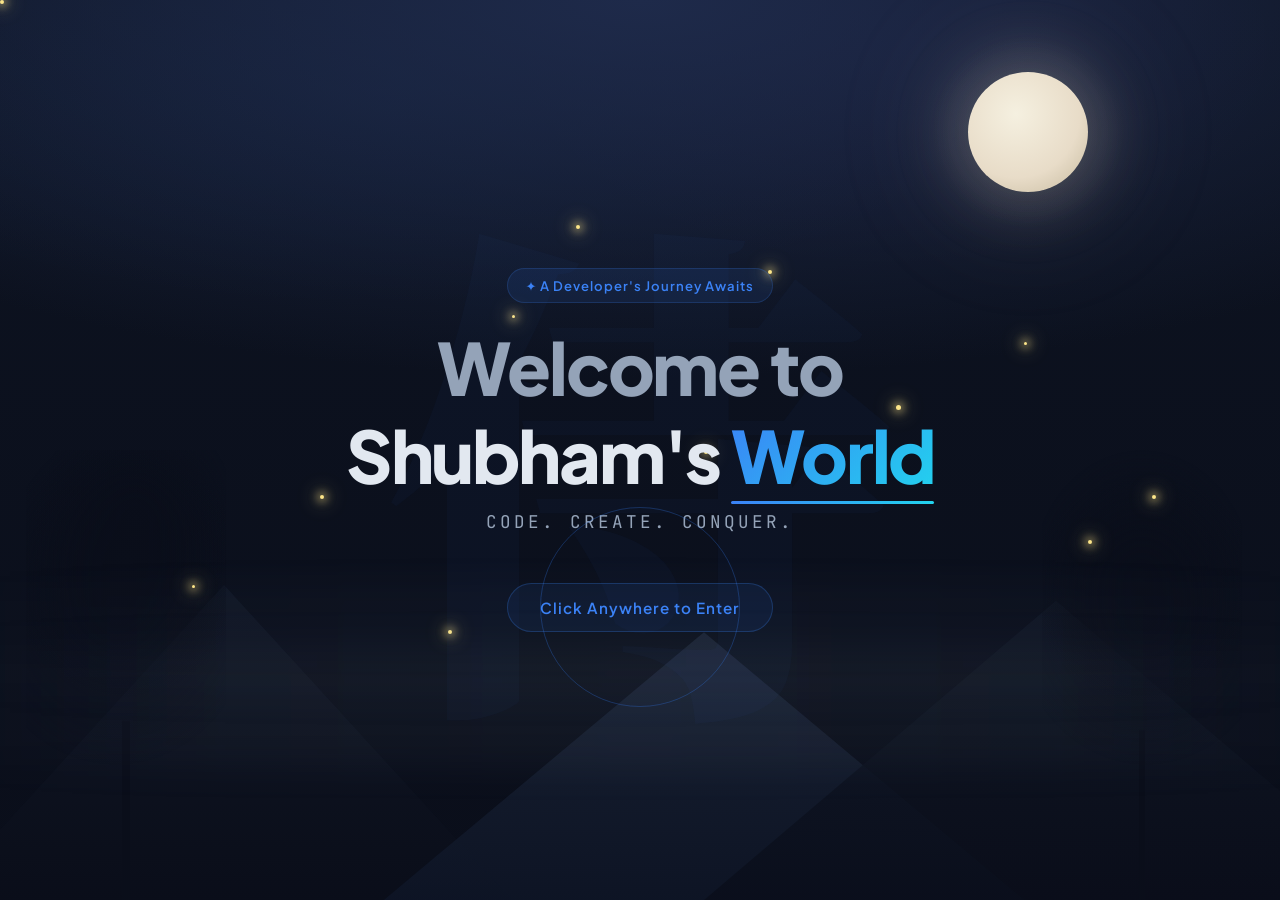
==== commit ab04840a: "click" ====
--- a/index.html
+++ b/index.html
@@ -10,6 +10,7 @@
   <!-- AUDIO — Replace "your-music.mp3" with your actual audio file path -->
     <source src="Sparkle.mp3" type="audio/mpeg" />
   </audio>
+
 
   <!-- Sakura Petals -->
   <div class="sakura-petal lp"></div>
@@ -87,7 +88,7 @@
       <div class="pulse-ring ring-2"></div>
       <span class="enter-text">Click Anywhere to Enter</span>
     </div>
-    <div class="sound-hint">🔊 Best with sound on</div>
+    <div class="sound-hint"></div>
   </div>
 
   <!-- Transition overlay -->
--- a/style.css
+++ b/style.css
@@ -343,3 +343,4 @@
   .tree-silhouette { display: none; }
   .moon-body { width: 50px; height: 50px; }
 }
+
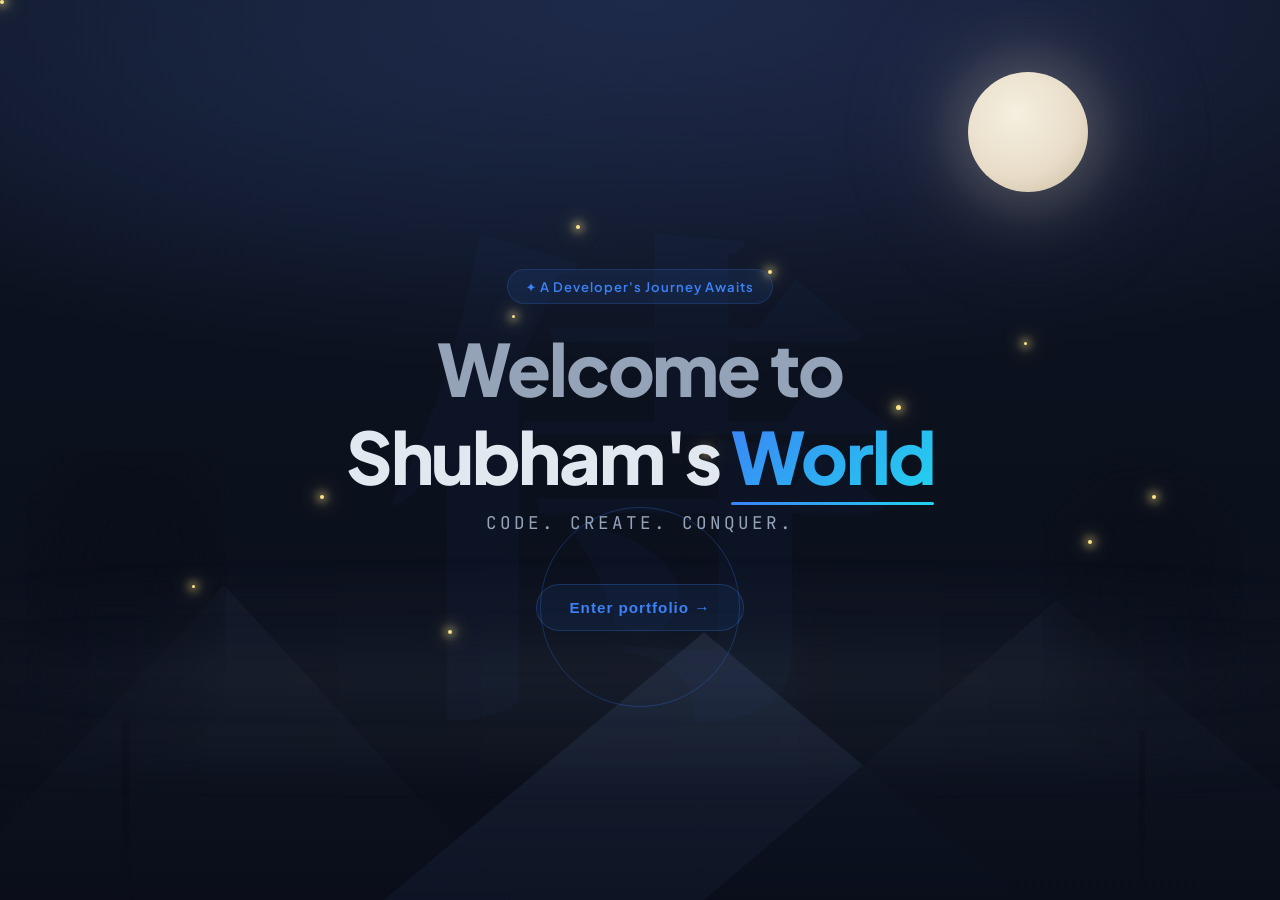
==== commit 70ea6021: "Upgrade portfolio and mobile experience" ====
--- a/index.html
+++ b/index.html
@@ -7,7 +7,7 @@
   <link rel="stylesheet" href="style.css" />
 </head>
 <body>
-  <!-- AUDIO — Replace "your-music.mp3" with your actual audio file path -->
+  <audio id="landingMusic" preload="auto">
     <source src="Sparkle.mp3" type="audio/mpeg" />
   </audio>
 
@@ -83,11 +83,11 @@
       <span class="title-line line-2">Shubham's <span class="highlight">World</span></span>
     </h1>
     <p class="landing-sub">Code. Create. Conquer.</p>
-    <div class="enter-prompt">
-      <div class="pulse-ring"></div>
-      <div class="pulse-ring ring-2"></div>
-      <span class="enter-text">Click Anywhere to Enter</span>
-    </div>
+    <button class="enter-prompt" id="enterButton" type="button" aria-label="Enter Shubham's portfolio">
+      <span class="pulse-ring" aria-hidden="true"></span>
+      <span class="pulse-ring ring-2" aria-hidden="true"></span>
+      <span class="enter-text">Enter portfolio <span aria-hidden="true">→</span></span>
+    </button>
     <div class="sound-hint"></div>
   </div>
 
@@ -95,19 +95,16 @@
   <div class="transition-overlay" id="transitionOverlay"></div>
 
   <script>
-  document.body.addEventListener('click', function () {
+  function enterPortfolio() {
     const overlay = document.getElementById('transitionOverlay');
-
-    // mark user interaction
+    const music = document.getElementById('landingMusic');
     localStorage.setItem('enteredSite', 'true');
-
+    music.play().catch(() => {});
     document.body.classList.add('exiting');
     overlay.classList.add('active');
-
-    setTimeout(() => {
-      window.location.href = 'portfolio.html';
-    }, 1800);
-  }, { once: true });
+    setTimeout(() => { window.location.href = 'portfolio.html'; }, 900);
+  }
+  document.getElementById('enterButton').addEventListener('click', enterPortfolio);
   </script>
 </body>
 </html>
--- a/style.css
+++ b/style.css
@@ -275,8 +275,13 @@
 .enter-prompt {
   position: relative;
   display: flex; align-items: center; justify-content: center;
+  padding: 0; border: 0; background: transparent; color: inherit;
+  cursor: pointer;
   animation: fade-up 1s ease-out 1.6s both;
 }
+.enter-prompt:focus-visible { outline: 3px solid var(--cyan-glow); outline-offset: 12px; border-radius: 999px; }
+.enter-prompt:hover .enter-text { background: rgba(59,130,246,0.16); transform: translateY(-2px); }
+.enter-text { transition: background .2s ease, transform .2s ease; }
 .enter-text {
   padding: 14px 32px; border-radius: 999px;
   background: rgba(59,130,246,0.08);
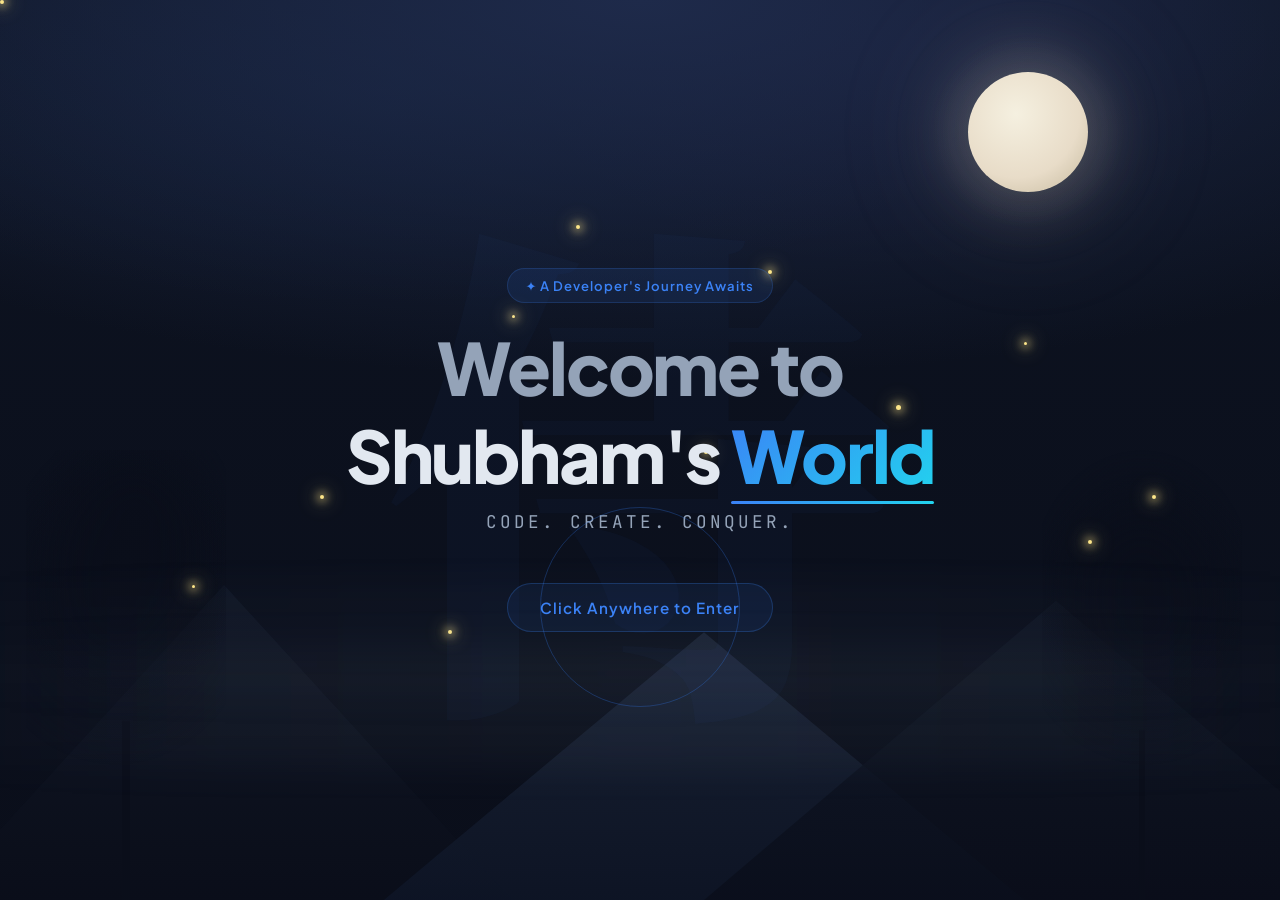
==== commit 5238331c: "Revert "Upgrade portfolio and mobile experience" This reverts commit 70ea6021601262cd7c1bd4b4fe08a7d" ====
--- a/index.html
+++ b/index.html
@@ -3,11 +3,12 @@
 <head>
   <meta charset="UTF-8" />
   <meta name="viewport" content="width=device-width, initial-scale=1.0" />
+  <meta name="google-site-verification" content="vaTx44el3KygILxzAvdhCVMHtKsJS55Rojwe8lqXHuQ" />
   <title>Enter — Shubham's World</title>
   <link rel="stylesheet" href="style.css" />
 </head>
 <body>
-  <audio id="landingMusic" preload="auto">
+  <!-- AUDIO — Replace "your-music.mp3" with your actual audio file path -->
     <source src="Sparkle.mp3" type="audio/mpeg" />
   </audio>
 
@@ -83,11 +84,11 @@
       <span class="title-line line-2">Shubham's <span class="highlight">World</span></span>
     </h1>
     <p class="landing-sub">Code. Create. Conquer.</p>
-    <button class="enter-prompt" id="enterButton" type="button" aria-label="Enter Shubham's portfolio">
-      <span class="pulse-ring" aria-hidden="true"></span>
-      <span class="pulse-ring ring-2" aria-hidden="true"></span>
-      <span class="enter-text">Enter portfolio <span aria-hidden="true">→</span></span>
-    </button>
+    <div class="enter-prompt">
+      <div class="pulse-ring"></div>
+      <div class="pulse-ring ring-2"></div>
+      <span class="enter-text">Click Anywhere to Enter</span>
+    </div>
     <div class="sound-hint"></div>
   </div>
 
@@ -95,16 +96,19 @@
   <div class="transition-overlay" id="transitionOverlay"></div>
 
   <script>
-  function enterPortfolio() {
+  document.body.addEventListener('click', function () {
     const overlay = document.getElementById('transitionOverlay');
-    const music = document.getElementById('landingMusic');
+
+    // mark user interaction
     localStorage.setItem('enteredSite', 'true');
-    music.play().catch(() => {});
+
     document.body.classList.add('exiting');
     overlay.classList.add('active');
-    setTimeout(() => { window.location.href = 'portfolio.html'; }, 900);
-  }
-  document.getElementById('enterButton').addEventListener('click', enterPortfolio);
+
+    setTimeout(() => {
+      window.location.href = 'portfolio.html';
+    }, 1800);
+  }, { once: true });
   </script>
 </body>
 </html>
--- a/style.css
+++ b/style.css
@@ -275,13 +275,8 @@
 .enter-prompt {
   position: relative;
   display: flex; align-items: center; justify-content: center;
-  padding: 0; border: 0; background: transparent; color: inherit;
-  cursor: pointer;
   animation: fade-up 1s ease-out 1.6s both;
 }
-.enter-prompt:focus-visible { outline: 3px solid var(--cyan-glow); outline-offset: 12px; border-radius: 999px; }
-.enter-prompt:hover .enter-text { background: rgba(59,130,246,0.16); transform: translateY(-2px); }
-.enter-text { transition: background .2s ease, transform .2s ease; }
 .enter-text {
   padding: 14px 32px; border-radius: 999px;
   background: rgba(59,130,246,0.08);
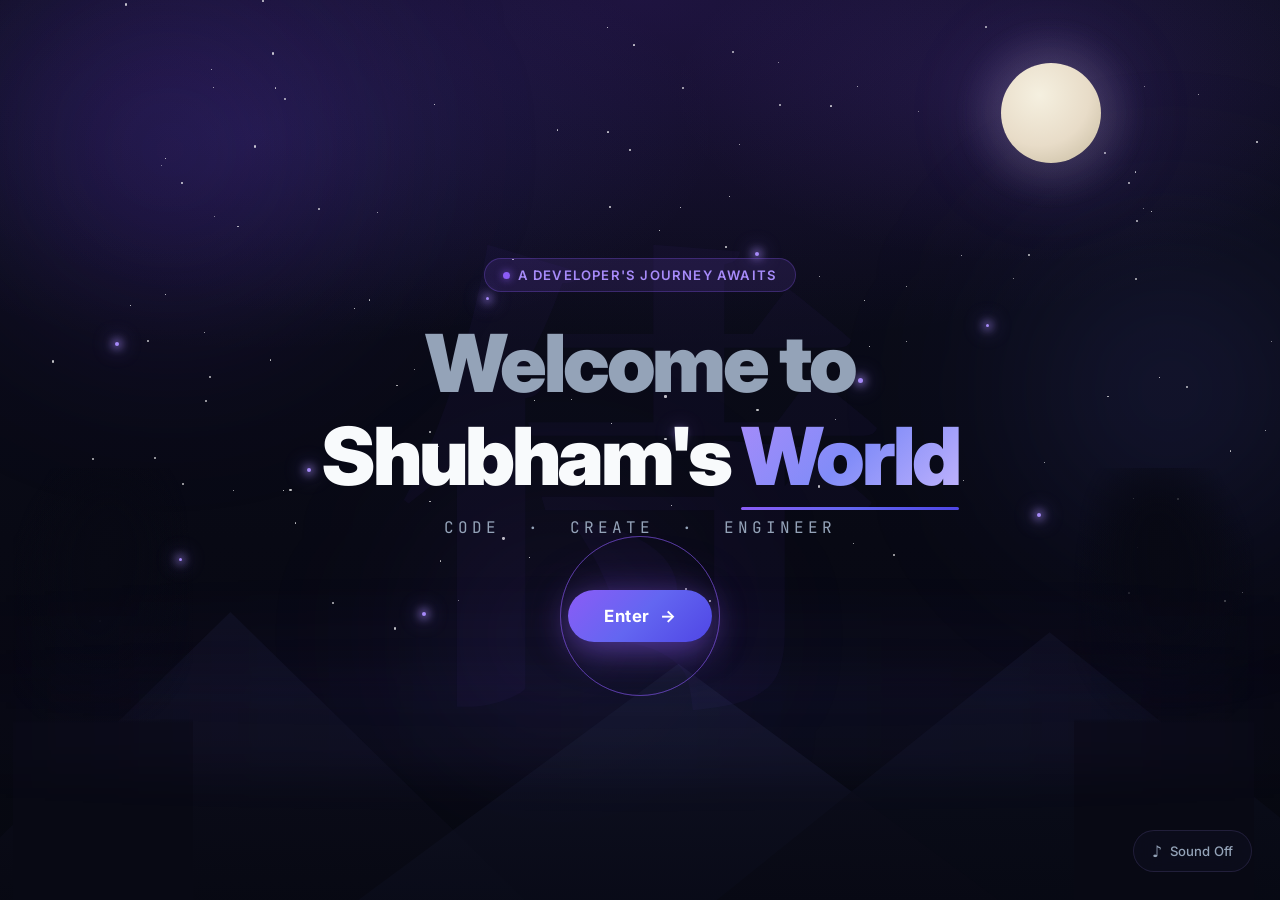
==== commit 370e0d05: "redesign: premium dark luxury portfolio — violet/indigo theme, full redesign" ====
--- a/index.html
+++ b/index.html
@@ -4,18 +4,15 @@
   <meta charset="UTF-8" />
   <meta name="viewport" content="width=device-width, initial-scale=1.0" />
   <meta name="google-site-verification" content="vaTx44el3KygILxzAvdhCVMHtKsJS55Rojwe8lqXHuQ" />
-  <title>Enter — Shubham's World</title>
+  <title>Shubham Mankar — Developer</title>
   <link rel="stylesheet" href="style.css" />
 </head>
 <body>
-  <!-- AUDIO — Replace "your-music.mp3" with your actual audio file path -->
+  <audio id="bgAudio" loop preload="none">
     <source src="Sparkle.mp3" type="audio/mpeg" />
   </audio>
 
-
   <!-- Sakura Petals -->
-  <div class="sakura-petal lp"></div>
-  <div class="sakura-petal lp"></div>
   <div class="sakura-petal lp"></div>
   <div class="sakura-petal lp"></div>
   <div class="sakura-petal lp"></div>
@@ -46,25 +43,29 @@
   <div class="firefly"></div>
   <div class="firefly"></div>
   <div class="firefly"></div>
-  <div class="firefly"></div>
-  <div class="firefly"></div>
 
-  <!-- Shooting stars -->
+  <!-- Shooting Stars -->
   <div class="shooting-star ss-1"></div>
   <div class="shooting-star ss-2"></div>
   <div class="shooting-star ss-3"></div>
+  <div class="shooting-star ss-4"></div>
 
-  <!-- Fog layers -->
+  <!-- Fog -->
   <div class="fog fog-1"></div>
   <div class="fog fog-2"></div>
 
-  <!-- Moon glow -->
+  <!-- Violet nebula glow orbs -->
+  <div class="nebula nb-1"></div>
+  <div class="nebula nb-2"></div>
+  <div class="nebula nb-3"></div>
+
+  <!-- Moon -->
   <div class="moon">
     <div class="moon-glow"></div>
     <div class="moon-body"></div>
   </div>
 
-  <!-- Mountain silhouettes -->
+  <!-- Mountains -->
   <div class="mountains">
     <div class="mountain m1"></div>
     <div class="mountain m2"></div>
@@ -75,40 +76,99 @@
   <div class="tree-silhouette tree-left"></div>
   <div class="tree-silhouette tree-right"></div>
 
+  <!-- Stars grid -->
+  <div class="stars-layer" aria-hidden="true"></div>
+
   <!-- Main content -->
   <div class="landing-content" id="landingContent">
-    <div class="kanji-bg">侍</div>
-    <p class="landing-kicker">✦ A Developer's Journey Awaits</p>
+    <div class="kanji-bg" aria-hidden="true">侍</div>
+
+    <p class="landing-kicker">
+      <span class="kicker-dot"></span>
+      A Developer's Journey Awaits
+    </p>
+
     <h1 class="landing-title">
       <span class="title-line line-1">Welcome to</span>
       <span class="title-line line-2">Shubham's <span class="highlight">World</span></span>
     </h1>
-    <p class="landing-sub">Code. Create. Conquer.</p>
-    <div class="enter-prompt">
+
+    <p class="landing-sub">Code &nbsp;·&nbsp; Create &nbsp;·&nbsp; Engineer</p>
+
+    <div class="enter-wrap">
       <div class="pulse-ring"></div>
       <div class="pulse-ring ring-2"></div>
-      <span class="enter-text">Click Anywhere to Enter</span>
+      <div class="pulse-ring ring-3"></div>
+      <button class="enter-btn" id="enterBtn" aria-label="Enter portfolio">
+        <span class="enter-text">Enter</span>
+        <span class="enter-arrow">→</span>
+      </button>
     </div>
-    <div class="sound-hint"></div>
+
+    <!-- Sound toggle -->
+    <button class="sound-toggle" id="soundToggle" aria-label="Toggle background music">
+      <span class="sound-icon" id="soundIcon">♪</span>
+      <span class="sound-label" id="soundLabel">Sound Off</span>
+    </button>
   </div>
 
   <!-- Transition overlay -->
   <div class="transition-overlay" id="transitionOverlay"></div>
 
   <script>
-  document.body.addEventListener('click', function () {
+  (function () {
+    const btn = document.getElementById('enterBtn');
     const overlay = document.getElementById('transitionOverlay');
+    const content = document.getElementById('landingContent');
+    const soundBtn = document.getElementById('soundToggle');
+    const soundIcon = document.getElementById('soundIcon');
+    const soundLabel = document.getElementById('soundLabel');
+    const audio = document.getElementById('bgAudio');
+    let soundOn = false;
 
-    // mark user interaction
-    localStorage.setItem('enteredSite', 'true');
+    // Sound toggle
+    soundBtn.addEventListener('click', function (e) {
+      e.stopPropagation();
+      soundOn = !soundOn;
+      if (soundOn) {
+        audio.volume = 0.5;
+        audio.play().catch(() => {});
+        soundIcon.textContent = '♫';
+        soundLabel.textContent = 'Sound On';
+        soundBtn.classList.add('active');
+      } else {
+        audio.pause();
+        soundIcon.textContent = '♪';
+        soundLabel.textContent = 'Sound Off';
+        soundBtn.classList.remove('active');
+      }
+    });
 
-    document.body.classList.add('exiting');
-    overlay.classList.add('active');
+    // Enter
+    function doEnter() {
+      localStorage.setItem('enteredSite', 'true');
+      localStorage.setItem('soundOn', soundOn ? '1' : '0');
+      content.classList.add('exiting');
+      overlay.classList.add('active');
+      setTimeout(() => { window.location.href = 'portfolio.html'; }, 1600);
+    }
 
-    setTimeout(() => {
-      window.location.href = 'portfolio.html';
-    }, 1800);
-  }, { once: true });
+    btn.addEventListener('click', doEnter);
+
+    // Generate stars
+    const starsLayer = document.querySelector('.stars-layer');
+    if (starsLayer) {
+      let html = '';
+      for (let i = 0; i < 120; i++) {
+        const x = Math.random() * 100;
+        const y = Math.random() * 70;
+        const s = Math.random() * 2 + 0.5;
+        const d = Math.random() * 4;
+        html += `<span class="star" style="left:${x}%;top:${y}%;width:${s}px;height:${s}px;animation-delay:${d}s"></span>`;
+      }
+      starsLayer.innerHTML = html;
+    }
+  })();
   </script>
 </body>
 </html>
--- a/style.css
+++ b/style.css
@@ -1,346 +1,573 @@
-@import url('https://fonts.googleapis.com/css2?family=Plus+Jakarta+Sans:wght@400;500;600;700;800&family=JetBrains+Mono:wght@400;500;600&family=Noto+Serif+JP:wght@700;900&display=swap');
-
-* { box-sizing: border-box; margin: 0; padding: 0; }
-
+@import url('https://fonts.googleapis.com/css2?family=Inter:wght@300;400;500;600;700;800;900&family=Plus+Jakarta+Sans:wght@400;500;600;700;800&family=JetBrains+Mono:wght@400;500;600&family=Noto+Serif+JP:wght@700;900&display=swap');
+
+/* ============================================================
+   DESIGN TOKENS — Dark Luxury Purple / Indigo System
+   ============================================================ */
 :root {
-  --land-bg: #0a0e1a;
-  --land-sky-1: #0d1321;
-  --land-sky-2: #1a1f3a;
-  --land-sky-3: #1e2a4a;
-  --moon-clr: #e8dcc8;
-  --sakura: #c9969b;
-  --sakura-light: #dbb0b5;
-  --blue-glow: #3b82f6;
-  --cyan-glow: #22d3ee;
-  --ink-light: #e2e8f0;
-  --ink-muted: #94a3b8;
-}
-
-html, body { height: 100%; overflow: hidden; }
+  --bg-deep:      #080914;
+  --bg-dark:      #0d0f1e;
+  --bg-surface:   #111326;
+  --bg-elevated:  #171a32;
+
+  --violet:       #8b5cf6;
+  --indigo:       #6366f1;
+  --purple-deep:  #6d28d9;
+  --lavender:     #a78bfa;
+  --violet-soft:  #c4b5fd;
+
+  --white-soft:   #f8fafc;
+  --muted:        #94a3b8;
+  --border:       rgba(167,139,250,0.14);
+  --border-glow:  rgba(139,92,246,0.35);
+
+  --moon-clr:     #e8dcc8;
+  --sakura:       #b590c0;
+  --sakura-light: #cba8d8;
+
+  --grad-primary: linear-gradient(135deg, #8b5cf6 0%, #6366f1 50%, #4f46e5 100%);
+  --grad-text:    linear-gradient(135deg, #a78bfa 0%, #818cf8 50%, #c4b5fd 100%);
+  --grad-glow:    linear-gradient(90deg, transparent, rgba(139,92,246,0.5), rgba(99,102,241,0.5), transparent);
+  --grad-conic:   conic-gradient(from 0deg, #8b5cf6, #6366f1, #a78bfa, #8b5cf6);
+
+  --font:  'Inter', 'Plus Jakarta Sans', system-ui, sans-serif;
+  --mono:  'JetBrains Mono', ui-monospace, monospace;
+  --serif: 'Noto Serif JP', serif;
+
+  --radius: 16px;
+  --shadow: 0 24px 60px rgba(0,0,0,0.6);
+}
+
+/* ============================================================
+   RESET & BASE
+   ============================================================ */
+*, *::before, *::after { box-sizing: border-box; margin: 0; padding: 0; }
+
+html, body {
+  height: 100%;
+  overflow: hidden;
+}
 
 body {
-  font-family: 'Plus Jakarta Sans', system-ui, sans-serif;
-  background: var(--land-bg);
-  background-image:
-    radial-gradient(ellipse 120% 60% at 50% 0%, var(--land-sky-3) 0%, transparent 70%),
-    radial-gradient(ellipse 80% 40% at 30% 10%, rgba(59,130,246,0.08) 0%, transparent 60%),
-    radial-gradient(ellipse 60% 50% at 70% 5%, rgba(139,92,246,0.06) 0%, transparent 50%),
-    linear-gradient(180deg, var(--land-sky-1) 0%, var(--land-bg) 100%);
-  color: var(--ink-light);
-  cursor: pointer;
+  font-family: var(--font);
+  background: var(--bg-deep);
+  color: var(--white-soft);
+  -webkit-font-smoothing: antialiased;
+  cursor: default;
   position: relative;
 }
 
-/* ===== MOON ===== */
+/* ============================================================
+   BACKGROUND GRADIENT SKY
+   ============================================================ */
+body::before {
+  content: '';
+  position: fixed;
+  inset: 0;
+  background:
+    radial-gradient(ellipse 100% 55% at 50% 0%, rgba(109,40,217,0.18) 0%, transparent 70%),
+    radial-gradient(ellipse 60% 40% at 20% 15%, rgba(99,102,241,0.12) 0%, transparent 60%),
+    radial-gradient(ellipse 50% 35% at 80% 10%, rgba(139,92,246,0.10) 0%, transparent 55%),
+    linear-gradient(180deg, #0d0f1e 0%, #080914 60%, #060810 100%);
+  z-index: 0;
+  pointer-events: none;
+}
+
+/* ============================================================
+   STARS
+   ============================================================ */
+.stars-layer {
+  position: fixed;
+  inset: 0;
+  z-index: 0;
+  pointer-events: none;
+}
+
+.star {
+  position: absolute;
+  border-radius: 50%;
+  background: rgba(255,255,255,0.75);
+  animation: star-twinkle ease-in-out infinite;
+  animation-duration: 3s;
+}
+
+@keyframes star-twinkle {
+  0%, 100% { opacity: 0.2; transform: scale(1); }
+  50%       { opacity: 1;   transform: scale(1.4); }
+}
+
+/* ============================================================
+   NEBULA GLOW ORBS
+   ============================================================ */
+.nebula {
+  position: fixed;
+  border-radius: 50%;
+  filter: blur(90px);
+  pointer-events: none;
+  z-index: 0;
+  animation: nebula-drift ease-in-out infinite;
+}
+.nb-1 {
+  width: 500px; height: 500px;
+  background: radial-gradient(circle, rgba(109,40,217,0.22), transparent 70%);
+  top: -100px; left: -80px;
+  animation-duration: 18s; animation-delay: 0s;
+}
+.nb-2 {
+  width: 420px; height: 420px;
+  background: radial-gradient(circle, rgba(99,102,241,0.18), transparent 70%);
+  top: 20%; right: -100px;
+  animation-duration: 22s; animation-delay: -7s;
+}
+.nb-3 {
+  width: 350px; height: 350px;
+  background: radial-gradient(circle, rgba(139,92,246,0.14), transparent 70%);
+  bottom: 10%; left: 30%;
+  animation-duration: 25s; animation-delay: -13s;
+}
+@keyframes nebula-drift {
+  0%, 100% { transform: translate(0, 0) scale(1); }
+  33%       { transform: translate(30px, -20px) scale(1.05); }
+  66%       { transform: translate(-20px, 30px) scale(0.95); }
+}
+
+/* ============================================================
+   MOON
+   ============================================================ */
 .moon {
-  position: fixed; top: 8%; right: 15%; z-index: 1;
+  position: fixed;
+  top: 7%;
+  right: 14%;
+  z-index: 2;
 }
 .moon-body {
-  width: 120px; height: 120px; border-radius: 50%;
-  background: radial-gradient(circle at 40% 35%, #f5f0e0, var(--moon-clr) 60%, #c4b89c);
-  box-shadow: 0 0 60px 20px rgba(232,220,200,0.15), 0 0 120px 40px rgba(232,220,200,0.08);
+  width: 100px; height: 100px;
+  border-radius: 50%;
+  background: radial-gradient(circle at 38% 32%, #f5f0e0, var(--moon-clr) 55%, #c4b89c);
+  box-shadow:
+    0 0 40px 12px rgba(232,220,200,0.12),
+    0 0 80px 30px rgba(167,139,250,0.08);
   position: relative; z-index: 2;
 }
 .moon-glow {
-  position: absolute; inset: -40px; border-radius: 50%;
-  background: radial-gradient(circle, rgba(232,220,200,0.12) 0%, transparent 70%);
-  animation: moon-pulse 6s ease-in-out infinite;
+  position: absolute; inset: -50px;
+  border-radius: 50%;
+  background: radial-gradient(circle, rgba(167,139,250,0.14) 0%, transparent 70%);
+  animation: moon-pulse 7s ease-in-out infinite;
 }
 @keyframes moon-pulse {
-  0%, 100% { transform: scale(1); opacity: 0.6; }
-  50% { transform: scale(1.15); opacity: 1; }
-}
-
-/* ===== MOUNTAINS ===== */
-.mountains { position: fixed; bottom: 0; left: 0; right: 0; height: 35vh; z-index: 2; }
+  0%, 100% { transform: scale(1);    opacity: 0.5; }
+  50%       { transform: scale(1.2); opacity: 1; }
+}
+
+/* ============================================================
+   MOUNTAINS
+   ============================================================ */
+.mountains {
+  position: fixed; bottom: 0; left: 0; right: 0;
+  height: 32vh; z-index: 2; pointer-events: none;
+}
 .mountain {
   position: absolute; bottom: 0;
-  background: linear-gradient(180deg, #111827, #0a0e1a);
   clip-path: polygon(0% 100%, 50% 0%, 100% 100%);
 }
-.m1 { left: -5%; width: 45%; height: 100%; opacity: 0.9; }
-.m2 { left: 30%; width: 50%; height: 85%; opacity: 0.7; background: linear-gradient(180deg, #1e293b, #0f172a); }
-.m3 { right: -10%; width: 55%; height: 95%; opacity: 0.8; }
-
-/* ===== TREE SILHOUETTES ===== */
+.m1 {
+  left: -5%; width: 46%; height: 100%;
+  background: linear-gradient(180deg, #0e1020 0%, #080914 100%);
+  opacity: 0.95;
+}
+.m2 {
+  left: 28%; width: 50%; height: 82%;
+  background: linear-gradient(180deg, #131528 0%, #0a0c1a 100%);
+  opacity: 0.80;
+}
+.m3 {
+  right: -8%; width: 52%; height: 93%;
+  background: linear-gradient(180deg, #0e1020 0%, #080914 100%);
+  opacity: 0.88;
+}
+
+/* ============================================================
+   TREE SILHOUETTES
+   ============================================================ */
 .tree-silhouette {
   position: fixed; bottom: 0; z-index: 3;
-  width: 200px; height: 50vh;
-}
-.tree-left {
-  left: 2%;
+  width: 180px; height: 48vh;
+  pointer-events: none;
+}
+.tree-left  { left: 1%; }
+.tree-right { right: 2%; transform: scaleX(-1); }
+
+.tree-left,
+.tree-right {
   background:
-    radial-gradient(ellipse 60% 30% at 50% 25%, #0a0e1a, transparent),
-    radial-gradient(ellipse 70% 35% at 45% 35%, #0a0e1a, transparent),
-    radial-gradient(ellipse 50% 25% at 55% 15%, #0a0e1a, transparent),
-    linear-gradient(180deg, transparent 60%, #0a0e1a 60.5%, #0a0e1a 100%);
-  background-size: 100% 100%, 100% 100%, 100% 100%, 8px 100%;
-  background-position: center, center, center, center;
+    radial-gradient(ellipse 55% 28% at 50% 22%, var(--bg-deep), transparent 90%),
+    radial-gradient(ellipse 65% 32% at 46% 34%, var(--bg-deep), transparent 90%),
+    radial-gradient(ellipse 48% 24% at 54% 14%, var(--bg-deep), transparent 90%),
+    linear-gradient(180deg, transparent 58%, var(--bg-deep) 59%);
   background-repeat: no-repeat;
 }
-.tree-right {
-  right: 3%; transform: scaleX(-1);
-  background:
-    radial-gradient(ellipse 55% 28% at 50% 28%, #0a0e1a, transparent),
-    radial-gradient(ellipse 65% 32% at 48% 38%, #0a0e1a, transparent),
-    linear-gradient(180deg, transparent 62%, #0a0e1a 62.5%, #0a0e1a 100%);
-  background-size: 100% 100%, 100% 100%, 6px 100%;
-  background-position: center, center, center;
-  background-repeat: no-repeat;
-}
-
-/* ===== FOG ===== */
+
+/* ============================================================
+   FOG
+   ============================================================ */
 .fog {
-  position: fixed; bottom: 15%; left: -10%; z-index: 4;
-  width: 120%; height: 120px;
-  background: linear-gradient(90deg, transparent 0%, rgba(148,163,184,0.04) 20%, rgba(148,163,184,0.06) 50%, rgba(148,163,184,0.04) 80%, transparent 100%);
-  filter: blur(20px);
-  animation: fog-drift 25s ease-in-out infinite;
-}
-.fog-2 { bottom: 22%; animation-delay: -12s; animation-duration: 30s; opacity: 0.7; }
+  position: fixed; bottom: 14%; left: -10%;
+  width: 120%; height: 100px;
+  background: linear-gradient(90deg,
+    transparent 0%,
+    rgba(139,92,246,0.04) 25%,
+    rgba(99,102,241,0.06) 50%,
+    rgba(139,92,246,0.04) 75%,
+    transparent 100%
+  );
+  filter: blur(22px);
+  animation: fog-drift 28s ease-in-out infinite;
+  z-index: 4; pointer-events: none;
+}
+.fog-2 {
+  bottom: 22%;
+  animation-delay: -14s;
+  animation-duration: 34s;
+  opacity: 0.6;
+}
 @keyframes fog-drift {
-  0%, 100% { transform: translateX(-5%); }
-  50% { transform: translateX(5%); }
-}
-
-/* ===== SAKURA PETALS (LANDING) ===== */
-@keyframes sakura-land {
-  0% { transform: translateY(-10vh) translateX(0) rotate(0deg); opacity: 0; }
-  10% { opacity: 1; }
-  25% { transform: translateY(25vh) translateX(40px) rotate(90deg); opacity: 0.9; }
-  50% { transform: translateY(50vh) translateX(-30px) rotate(180deg); opacity: 0.7; }
-  75% { transform: translateY(75vh) translateX(50px) rotate(270deg); opacity: 0.4; }
-  100% { transform: translateY(110vh) translateX(-20px) rotate(360deg); opacity: 0; }
+  0%, 100% { transform: translateX(-6%); }
+  50%       { transform: translateX(6%); }
+}
+
+/* ============================================================
+   SAKURA PETALS (violet-tinted)
+   ============================================================ */
+@keyframes sakura-fall {
+  0%   { transform: translateY(-8vh)  translateX(0)    rotate(0deg);   opacity: 0; }
+  8%   { opacity: 0.8; }
+  30%  { transform: translateY(28vh)  translateX(45px)  rotate(90deg);  opacity: 0.75; }
+  60%  { transform: translateY(60vh)  translateX(-25px) rotate(200deg); opacity: 0.55; }
+  85%  { transform: translateY(88vh)  translateX(35px)  rotate(310deg); opacity: 0.3; }
+  100% { transform: translateY(110vh) translateX(-15px) rotate(360deg); opacity: 0; }
 }
 
 .sakura-petal.lp {
   position: fixed;
-  width: 10px; height: 10px;
-  background: radial-gradient(circle at 30% 30%, var(--sakura), var(--sakura-light));
+  width: 9px; height: 9px;
   border-radius: 150% 0 150% 0;
+  background: radial-gradient(circle at 30% 30%, var(--sakura-light), var(--sakura));
   opacity: 0; z-index: 5; pointer-events: none;
-  animation: sakura-land linear infinite;
-  filter: blur(0.2px);
-}
-.sakura-petal.lp:nth-child(1) { left: 3%; width: 8px; height: 8px; animation-duration: 12s; animation-delay: 0s; }
-.sakura-petal.lp:nth-child(2) { left: 10%; width: 12px; height: 12px; animation-duration: 15s; animation-delay: 1.5s; }
-.sakura-petal.lp:nth-child(3) { left: 18%; width: 6px; height: 6px; animation-duration: 10s; animation-delay: 3s; }
-.sakura-petal.lp:nth-child(4) { left: 28%; width: 10px; height: 10px; animation-duration: 14s; animation-delay: 0.8s; }
-.sakura-petal.lp:nth-child(5) { left: 35%; width: 9px; height: 9px; animation-duration: 16s; animation-delay: 4s; }
-.sakura-petal.lp:nth-child(6) { left: 42%; width: 14px; height: 14px; animation-duration: 11s; animation-delay: 2s; }
-.sakura-petal.lp:nth-child(7) { left: 50%; width: 7px; height: 7px; animation-duration: 13s; animation-delay: 5s; }
-.sakura-petal.lp:nth-child(8) { left: 58%; width: 11px; height: 11px; animation-duration: 17s; animation-delay: 1s; }
-.sakura-petal.lp:nth-child(9) { left: 65%; width: 8px; height: 8px; animation-duration: 10s; animation-delay: 3.5s; }
-.sakura-petal.lp:nth-child(10) { left: 72%; width: 13px; height: 13px; animation-duration: 14s; animation-delay: 6s; }
-.sakura-petal.lp:nth-child(11) { left: 78%; width: 6px; height: 6px; animation-duration: 18s; animation-delay: 0.5s; }
-.sakura-petal.lp:nth-child(12) { left: 84%; width: 10px; height: 10px; animation-duration: 12s; animation-delay: 7s; }
-.sakura-petal.lp:nth-child(13) { left: 90%; width: 9px; height: 9px; animation-duration: 15s; animation-delay: 2.5s; }
-.sakura-petal.lp:nth-child(14) { left: 95%; width: 7px; height: 7px; animation-duration: 11s; animation-delay: 4.5s; }
-.sakura-petal.lp:nth-child(15) { left: 7%; width: 11px; height: 11px; animation-duration: 19s; animation-delay: 8s; }
-.sakura-petal.lp:nth-child(16) { left: 23%; width: 8px; height: 8px; animation-duration: 13s; animation-delay: 9s; }
-.sakura-petal.lp:nth-child(17) { left: 47%; width: 10px; height: 10px; animation-duration: 16s; animation-delay: 6.5s; }
-.sakura-petal.lp:nth-child(18) { left: 62%; width: 12px; height: 12px; animation-duration: 14s; animation-delay: 10s; }
-.sakura-petal.lp:nth-child(19) { left: 80%; width: 7px; height: 7px; animation-duration: 11s; animation-delay: 7.5s; }
-.sakura-petal.lp:nth-child(20) { left: 15%; width: 9px; height: 9px; animation-duration: 20s; animation-delay: 11s; }
-
-/* ===== FIREFLIES ===== */
+  animation: sakura-fall linear infinite;
+  filter: blur(0.3px);
+  box-shadow: 0 0 6px rgba(167,139,250,0.3);
+}
+.sakura-petal.lp:nth-child(1)  { left: 4%;  width: 7px;  height: 7px;  animation-duration: 13s; animation-delay: 0s; }
+.sakura-petal.lp:nth-child(2)  { left: 11%; width: 11px; height: 11px; animation-duration: 16s; animation-delay: 1.8s; }
+.sakura-petal.lp:nth-child(3)  { left: 19%; width: 6px;  height: 6px;  animation-duration: 11s; animation-delay: 3.2s; }
+.sakura-petal.lp:nth-child(4)  { left: 27%; width: 9px;  height: 9px;  animation-duration: 15s; animation-delay: 0.6s; }
+.sakura-petal.lp:nth-child(5)  { left: 36%; width: 8px;  height: 8px;  animation-duration: 17s; animation-delay: 4.1s; }
+.sakura-petal.lp:nth-child(6)  { left: 44%; width: 13px; height: 13px; animation-duration: 12s; animation-delay: 2.3s; }
+.sakura-petal.lp:nth-child(7)  { left: 52%; width: 7px;  height: 7px;  animation-duration: 14s; animation-delay: 5.5s; }
+.sakura-petal.lp:nth-child(8)  { left: 60%; width: 10px; height: 10px; animation-duration: 18s; animation-delay: 1.1s; }
+.sakura-petal.lp:nth-child(9)  { left: 68%; width: 8px;  height: 8px;  animation-duration: 11s; animation-delay: 3.8s; }
+.sakura-petal.lp:nth-child(10) { left: 75%; width: 12px; height: 12px; animation-duration: 15s; animation-delay: 6.2s; }
+.sakura-petal.lp:nth-child(11) { left: 82%; width: 6px;  height: 6px;  animation-duration: 19s; animation-delay: 0.4s; }
+.sakura-petal.lp:nth-child(12) { left: 88%; width: 9px;  height: 9px;  animation-duration: 13s; animation-delay: 7.4s; }
+.sakura-petal.lp:nth-child(13) { left: 94%; width: 8px;  height: 8px;  animation-duration: 16s; animation-delay: 2.7s; }
+.sakura-petal.lp:nth-child(14) { left: 8%;  width: 10px; height: 10px; animation-duration: 20s; animation-delay: 9s; }
+.sakura-petal.lp:nth-child(15) { left: 32%; width: 7px;  height: 7px;  animation-duration: 14s; animation-delay: 10s; }
+.sakura-petal.lp:nth-child(16) { left: 48%; width: 11px; height: 11px; animation-duration: 17s; animation-delay: 6.8s; }
+.sakura-petal.lp:nth-child(17) { left: 63%; width: 9px;  height: 9px;  animation-duration: 15s; animation-delay: 11s; }
+.sakura-petal.lp:nth-child(18) { left: 79%; width: 7px;  height: 7px;  animation-duration: 12s; animation-delay: 8s; }
+
+/* ============================================================
+   FIREFLIES (violet glow)
+   ============================================================ */
 @keyframes firefly-float {
-  0%, 100% { transform: translate(0, 0) scale(1); opacity: 0; }
-  10% { opacity: 1; }
-  30% { transform: translate(30px, -40px) scale(1.2); opacity: 0.8; }
-  50% { transform: translate(-20px, -60px) scale(0.8); opacity: 1; }
-  70% { transform: translate(40px, -30px) scale(1.1); opacity: 0.6; }
-  90% { opacity: 0.2; }
+  0%, 100% { transform: translate(0, 0)      scale(1);   opacity: 0; }
+  10%       { opacity: 0.9; }
+  30%       { transform: translate(28px,-38px) scale(1.2); opacity: 0.8; }
+  55%       { transform: translate(-18px,-55px)scale(0.9); opacity: 1; }
+  75%       { transform: translate(36px,-28px) scale(1.1); opacity: 0.6; }
+  90%       { opacity: 0.2; }
 }
 .firefly {
-  position: fixed; width: 4px; height: 4px; border-radius: 50%;
-  background: #fde68a;
-  box-shadow: 0 0 8px 3px rgba(253,230,138,0.5), 0 0 20px 6px rgba(253,230,138,0.2);
+  position: fixed;
+  width: 4px; height: 4px;
+  border-radius: 50%;
+  background: var(--lavender);
+  box-shadow: 0 0 8px 3px rgba(167,139,250,0.6), 0 0 20px 6px rgba(167,139,250,0.2);
   z-index: 5; pointer-events: none;
   animation: firefly-float ease-in-out infinite;
 }
-.firefly:nth-child(21) { left: 10%; top: 40%; animation-duration: 8s; animation-delay: 0s; }
-.firefly:nth-child(22) { left: 25%; top: 55%; animation-duration: 10s; animation-delay: 2s; }
-.firefly:nth-child(23) { left: 40%; top: 35%; animation-duration: 7s; animation-delay: 4s; width: 3px; height: 3px; }
-.firefly:nth-child(24) { left: 55%; top: 50%; animation-duration: 9s; animation-delay: 1s; }
-.firefly:nth-child(25) { left: 70%; top: 45%; animation-duration: 11s; animation-delay: 3s; width: 5px; height: 5px; }
-.firefly:nth-child(26) { left: 85%; top: 60%; animation-duration: 8s; animation-delay: 5s; }
-.firefly:nth-child(27) { left: 15%; top: 65%; animation-duration: 12s; animation-delay: 6s; width: 3px; height: 3px; }
-.firefly:nth-child(28) { left: 35%; top: 70%; animation-duration: 9s; animation-delay: 7s; }
-.firefly:nth-child(29) { left: 60%; top: 30%; animation-duration: 10s; animation-delay: 2.5s; }
-.firefly:nth-child(30) { left: 80%; top: 38%; animation-duration: 7s; animation-delay: 8s; width: 3px; height: 3px; }
-.firefly:nth-child(31) { left: 45%; top: 25%; animation-duration: 11s; animation-delay: 4.5s; }
-.firefly:nth-child(32) { left: 90%; top: 55%; animation-duration: 8s; animation-delay: 9s; }
-
-/* ===== SHOOTING STARS ===== */
+.firefly:nth-child(20)  { left: 9%;  top: 38%; animation-duration: 8s;  animation-delay: 0s; }
+.firefly:nth-child(21)  { left: 24%; top: 52%; animation-duration: 11s; animation-delay: 2.1s; }
+.firefly:nth-child(22)  { left: 38%; top: 33%; animation-duration: 7s;  animation-delay: 4.3s; width: 3px; height: 3px; }
+.firefly:nth-child(23)  { left: 53%; top: 48%; animation-duration: 9s;  animation-delay: 1.2s; }
+.firefly:nth-child(24)  { left: 67%; top: 42%; animation-duration: 12s; animation-delay: 3.5s; width: 5px; height: 5px; }
+.firefly:nth-child(25)  { left: 81%; top: 57%; animation-duration: 8s;  animation-delay: 5.7s; }
+.firefly:nth-child(26)  { left: 14%; top: 62%; animation-duration: 13s; animation-delay: 6.4s; width: 3px; height: 3px; }
+.firefly:nth-child(27)  { left: 33%; top: 68%; animation-duration: 10s; animation-delay: 7.2s; }
+.firefly:nth-child(28)  { left: 59%; top: 28%; animation-duration: 9s;  animation-delay: 2.8s; }
+.firefly:nth-child(29)  { left: 77%; top: 36%; animation-duration: 7s;  animation-delay: 8.6s; width: 3px; height: 3px; }
+
+/* ============================================================
+   SHOOTING STARS
+   ============================================================ */
 @keyframes shoot {
-  0% { transform: translate(0,0) rotate(-35deg); opacity: 0; width: 0; }
-  5% { opacity: 1; }
-  15% { width: 120px; }
-  100% { transform: translate(-500px, 300px) rotate(-35deg); opacity: 0; width: 0; }
+  0%   { transform: translate(0, 0) rotate(-38deg); opacity: 0;   width: 0; }
+  4%   { opacity: 1; }
+  18%  { width: 130px; }
+  100% { transform: translate(-520px, 320px) rotate(-38deg); opacity: 0; width: 0; }
 }
 .shooting-star {
   position: fixed; height: 2px; border-radius: 2px;
-  background: linear-gradient(90deg, #fff, rgba(59,130,246,0.6), transparent);
+  background: linear-gradient(90deg, #fff, rgba(139,92,246,0.7), rgba(99,102,241,0.3), transparent);
   z-index: 1; pointer-events: none;
   animation: shoot linear infinite;
 }
-.ss-1 { top: 12%; right: 20%; animation-duration: 4s; animation-delay: 2s; }
-.ss-2 { top: 8%; right: 40%; animation-duration: 3.5s; animation-delay: 7s; }
-.ss-3 { top: 18%; right: 10%; animation-duration: 5s; animation-delay: 12s; }
-
-/* ===== LANDING CONTENT ===== */
+.ss-1 { top: 10%; right: 18%; animation-duration: 4.5s;  animation-delay: 1.5s; }
+.ss-2 { top: 6%;  right: 42%; animation-duration: 3.8s;  animation-delay: 7.2s; }
+.ss-3 { top: 16%; right: 8%;  animation-duration: 5.2s;  animation-delay: 13s; }
+.ss-4 { top: 4%;  right: 65%; animation-duration: 4.1s;  animation-delay: 19s; }
+
+/* ============================================================
+   LANDING CONTENT
+   ============================================================ */
 .landing-content {
   position: fixed; inset: 0; z-index: 10;
   display: flex; flex-direction: column;
   align-items: center; justify-content: center;
   text-align: center;
-  padding: 20px;
-}
-
+  padding: 24px;
+  transition: opacity 0.6s ease, filter 0.6s ease, transform 0.6s ease;
+}
+
+/* Kanji watermark */
 .kanji-bg {
   position: absolute;
-  font-family: 'Noto Serif JP', serif;
-  font-size: clamp(20rem, 40vw, 50rem);
+  font-family: var(--serif);
+  font-size: clamp(18rem, 38vw, 48rem);
   font-weight: 900;
-  color: rgba(59,130,246,0.03);
+  color: rgba(139,92,246,0.04);
   z-index: -1;
   user-select: none;
-  animation: kanji-breathe 8s ease-in-out infinite;
+  animation: kanji-breathe 10s ease-in-out infinite;
+  pointer-events: none;
 }
 @keyframes kanji-breathe {
-  0%, 100% { transform: scale(1); opacity: 0.03; }
-  50% { transform: scale(1.03); opacity: 0.05; }
-}
-
+  0%, 100% { transform: scale(1);    opacity: 0.04; }
+  50%       { transform: scale(1.03); opacity: 0.07; }
+}
+
+/* Kicker badge */
 .landing-kicker {
-  display: inline-block; padding: 8px 18px; border-radius: 999px;
-  background: rgba(59,130,246,0.1);
-  border: 1px solid rgba(59,130,246,0.2);
-  color: var(--blue-glow); font-size: .82rem; font-weight: 600;
-  letter-spacing: 1px; margin-bottom: 24px;
-  animation: fade-up 1s ease-out 0.3s both;
-}
-
+  display: inline-flex; align-items: center; gap: 8px;
+  padding: 8px 18px; border-radius: 999px;
+  background: rgba(139,92,246,0.12);
+  border: 1px solid rgba(139,92,246,0.28);
+  color: var(--lavender);
+  font-size: 0.82rem; font-weight: 600;
+  letter-spacing: 1.2px; text-transform: uppercase;
+  margin-bottom: 28px;
+  animation: fade-up 0.9s ease-out 0.3s both;
+}
+.kicker-dot {
+  width: 7px; height: 7px; border-radius: 50%;
+  background: var(--violet);
+  box-shadow: 0 0 8px var(--violet);
+  animation: dot-pulse 2s ease-in-out infinite;
+}
+@keyframes dot-pulse {
+  0%, 100% { box-shadow: 0 0 6px var(--violet); }
+  50%       { box-shadow: 0 0 14px var(--violet), 0 0 28px rgba(139,92,246,0.4); }
+}
+
+/* Title */
 .landing-title {
-  display: flex; flex-direction: column; gap: 8px;
-  margin-bottom: 16px;
+  display: flex; flex-direction: column; gap: 6px;
+  margin-bottom: 18px;
 }
 .title-line {
   display: block;
-  font-size: clamp(2rem, 6vw, 4.5rem);
-  font-weight: 800;
-  letter-spacing: -0.03em;
-  line-height: 1.1;
+  font-size: clamp(2.2rem, 6.5vw, 5rem);
+  font-weight: 900;
+  letter-spacing: -0.04em;
+  line-height: 1.08;
 }
 .line-1 {
-  color: var(--ink-muted);
-  animation: fade-up 1s ease-out 0.6s both;
+  color: var(--muted);
+  animation: fade-up 0.9s ease-out 0.6s both;
 }
 .line-2 {
-  color: var(--ink-light);
-  animation: fade-up 1s ease-out 0.9s both;
-}
+  color: var(--white-soft);
+  animation: fade-up 0.9s ease-out 0.9s both;
+}
+
+/* Highlight word */
 .highlight {
-  background: linear-gradient(135deg, #3b82f6, #22d3ee);
-  -webkit-background-clip: text; background-clip: text; color: transparent;
+  background: var(--grad-text);
+  -webkit-background-clip: text;
+  background-clip: text;
+  color: transparent;
   position: relative;
 }
 .highlight::after {
   content: '';
-  position: absolute; bottom: -4px; left: 0; right: 0; height: 3px;
-  background: linear-gradient(90deg, #3b82f6, #22d3ee);
+  position: absolute; bottom: -6px; left: 0; right: 0; height: 3px;
+  background: var(--grad-primary);
   border-radius: 3px;
-  animation: line-grow 0.8s ease-out 1.4s both;
-}
-@keyframes line-grow {
+  animation: underline-grow 0.7s ease-out 1.5s both;
+}
+@keyframes underline-grow {
   from { transform: scaleX(0); }
-  to { transform: scaleX(1); }
-}
-
+  to   { transform: scaleX(1); }
+}
+
+/* Sub line */
 .landing-sub {
-  color: var(--ink-muted); font-size: 1.1rem;
-  font-family: 'JetBrains Mono', monospace;
-  letter-spacing: 3px; text-transform: uppercase;
-  margin-bottom: 50px;
-  animation: fade-up 1s ease-out 1.2s both;
+  color: var(--muted);
+  font-size: 1rem;
+  font-family: var(--mono);
+  letter-spacing: 4px;
+  text-transform: uppercase;
+  margin-bottom: 52px;
+  animation: fade-up 0.9s ease-out 1.1s both;
 }
 
 @keyframes fade-up {
-  from { opacity: 0; transform: translateY(20px); }
-  to { opacity: 1; transform: translateY(0); }
-}
-
-/* ===== ENTER PROMPT ===== */
-.enter-prompt {
+  from { opacity: 0; transform: translateY(22px); }
+  to   { opacity: 1; transform: translateY(0); }
+}
+
+/* ============================================================
+   ENTER BUTTON
+   ============================================================ */
+.enter-wrap {
   position: relative;
   display: flex; align-items: center; justify-content: center;
-  animation: fade-up 1s ease-out 1.6s both;
-}
-.enter-text {
-  padding: 14px 32px; border-radius: 999px;
-  background: rgba(59,130,246,0.08);
-  border: 1px solid rgba(59,130,246,0.25);
-  color: var(--blue-glow); font-weight: 600; font-size: .95rem;
-  letter-spacing: 1px;
-  animation: text-pulse 2.5s ease-in-out infinite;
-}
-@keyframes text-pulse {
-  0%, 100% { opacity: 1; box-shadow: 0 0 20px rgba(59,130,246,0.1); }
-  50% { opacity: 0.7; box-shadow: 0 0 40px rgba(59,130,246,0.2); }
+  animation: fade-up 0.9s ease-out 1.4s both;
 }
 
 .pulse-ring {
-  position: absolute; width: 200px; height: 200px;
+  position: absolute;
+  width: 160px; height: 160px;
   border-radius: 50%;
-  border: 1px solid rgba(59,130,246,0.15);
-  animation: ring-expand 3s ease-out infinite;
-}
-.ring-2 { animation-delay: 1.5s; }
+  border: 1px solid rgba(139,92,246,0.25);
+  animation: ring-expand 3.2s ease-out infinite;
+}
+.ring-2 { animation-delay: 1.1s; }
+.ring-3 { animation-delay: 2.2s; }
 @keyframes ring-expand {
-  0% { transform: scale(0.5); opacity: 0.8; }
-  100% { transform: scale(2); opacity: 0; }
-}
-
-.sound-hint {
-  position: fixed; bottom: 30px; left: 50%; transform: translateX(-50%);
-  color: var(--ink-muted); font-size: .8rem; opacity: 0.6;
-  animation: fade-up 1s ease-out 2s both;
-}
-
-/* ===== TRANSITION ===== */
+  0%   { transform: scale(0.6); opacity: 0.9; }
+  100% { transform: scale(2.2); opacity: 0; }
+}
+
+.enter-btn {
+  position: relative; z-index: 2;
+  display: inline-flex; align-items: center; gap: 10px;
+  padding: 16px 36px; border-radius: 999px;
+  background: var(--grad-primary);
+  border: none; cursor: pointer;
+  color: #fff; font-family: var(--font);
+  font-size: 1.05rem; font-weight: 700;
+  letter-spacing: 0.5px;
+  box-shadow: 0 8px 32px rgba(139,92,246,0.5), 0 0 60px rgba(139,92,246,0.15);
+  transition: transform 0.3s cubic-bezier(.2,.8,.2,1), box-shadow 0.3s ease;
+  overflow: hidden;
+}
+.enter-btn::before {
+  content: '';
+  position: absolute; inset: 0;
+  background: linear-gradient(135deg, rgba(255,255,255,0.18), transparent);
+  opacity: 0;
+  transition: opacity 0.3s ease;
+}
+.enter-btn:hover::before { opacity: 1; }
+.enter-btn:hover {
+  transform: translateY(-4px) scale(1.04);
+  box-shadow: 0 16px 48px rgba(139,92,246,0.65), 0 0 80px rgba(139,92,246,0.2);
+}
+.enter-btn:active { transform: translateY(-1px) scale(1.01); }
+.enter-arrow {
+  display: inline-block;
+  transition: transform 0.3s ease;
+  font-style: normal;
+}
+.enter-btn:hover .enter-arrow { transform: translateX(5px); }
+
+/* ============================================================
+   SOUND TOGGLE
+   ============================================================ */
+.sound-toggle {
+  position: fixed; bottom: 28px; right: 28px; z-index: 20;
+  display: inline-flex; align-items: center; gap: 8px;
+  padding: 10px 18px; border-radius: 999px;
+  background: rgba(13,15,30,0.7);
+  border: 1px solid var(--border);
+  backdrop-filter: blur(16px);
+  color: var(--muted);
+  font-family: var(--font); font-size: 0.82rem; font-weight: 500;
+  cursor: pointer;
+  transition: all 0.3s ease;
+  animation: fade-up 0.9s ease-out 2s both;
+}
+.sound-toggle:hover {
+  border-color: var(--border-glow);
+  color: var(--lavender);
+  box-shadow: 0 0 20px rgba(139,92,246,0.2);
+}
+.sound-toggle.active {
+  border-color: rgba(139,92,246,0.5);
+  color: var(--lavender);
+  background: rgba(139,92,246,0.12);
+}
+.sound-icon { font-size: 1rem; }
+
+/* ============================================================
+   TRANSITION OVERLAY
+   ============================================================ */
 .transition-overlay {
   position: fixed; inset: 0; z-index: 100;
-  background: radial-gradient(circle at center, #3b82f6, #0a0e1a);
+  background: radial-gradient(ellipse at center, #6d28d9 0%, #080914 70%);
   opacity: 0;
   pointer-events: none;
-  transition: opacity 0.8s ease;
+  transition: opacity 1s cubic-bezier(.4,0,.2,1);
 }
 .transition-overlay.active {
   opacity: 1;
   pointer-events: all;
 }
 
-body.exiting .landing-content {
+/* Exit animation */
+.landing-content.exiting {
   animation: content-exit 1s ease-in forwards;
 }
 @keyframes content-exit {
-  0% { transform: scale(1); opacity: 1; filter: blur(0); }
-  100% { transform: scale(1.1); opacity: 0; filter: blur(10px); }
-}
-body.exiting .sakura-petal.lp {
-  animation-play-state: paused;
-}
-
-/* ===== RESPONSIVE ===== */
+  0%   { opacity: 1; transform: scale(1);    filter: blur(0); }
+  100% { opacity: 0; transform: scale(1.08); filter: blur(12px); }
+}
+
+/* ============================================================
+   RESPONSIVE
+   ============================================================ */
 @media (max-width: 768px) {
   .moon-body { width: 70px; height: 70px; }
   .moon { top: 5%; right: 10%; }
   .tree-silhouette { width: 120px; }
-  .kanji-bg { font-size: 18rem; }
-}
+  .kanji-bg { font-size: 14rem; }
+  .landing-sub { letter-spacing: 2.5px; margin-bottom: 40px; }
+}
+
 @media (max-width: 480px) {
   .tree-silhouette { display: none; }
-  .moon-body { width: 50px; height: 50px; }
-}
-
+  .moon-body { width: 52px; height: 52px; }
+  .kanji-bg { font-size: 10rem; }
+  .enter-btn { padding: 14px 28px; font-size: 0.95rem; }
+  .sound-toggle { bottom: 20px; right: 16px; }
+}
+
+/* Respect reduced-motion preference */
+@media (prefers-reduced-motion: reduce) {
+  *, *::before, *::after {
+    animation-duration: 0.01ms !important;
+    animation-iteration-count: 1 !important;
+    transition-duration: 0.01ms !important;
+  }
+}
